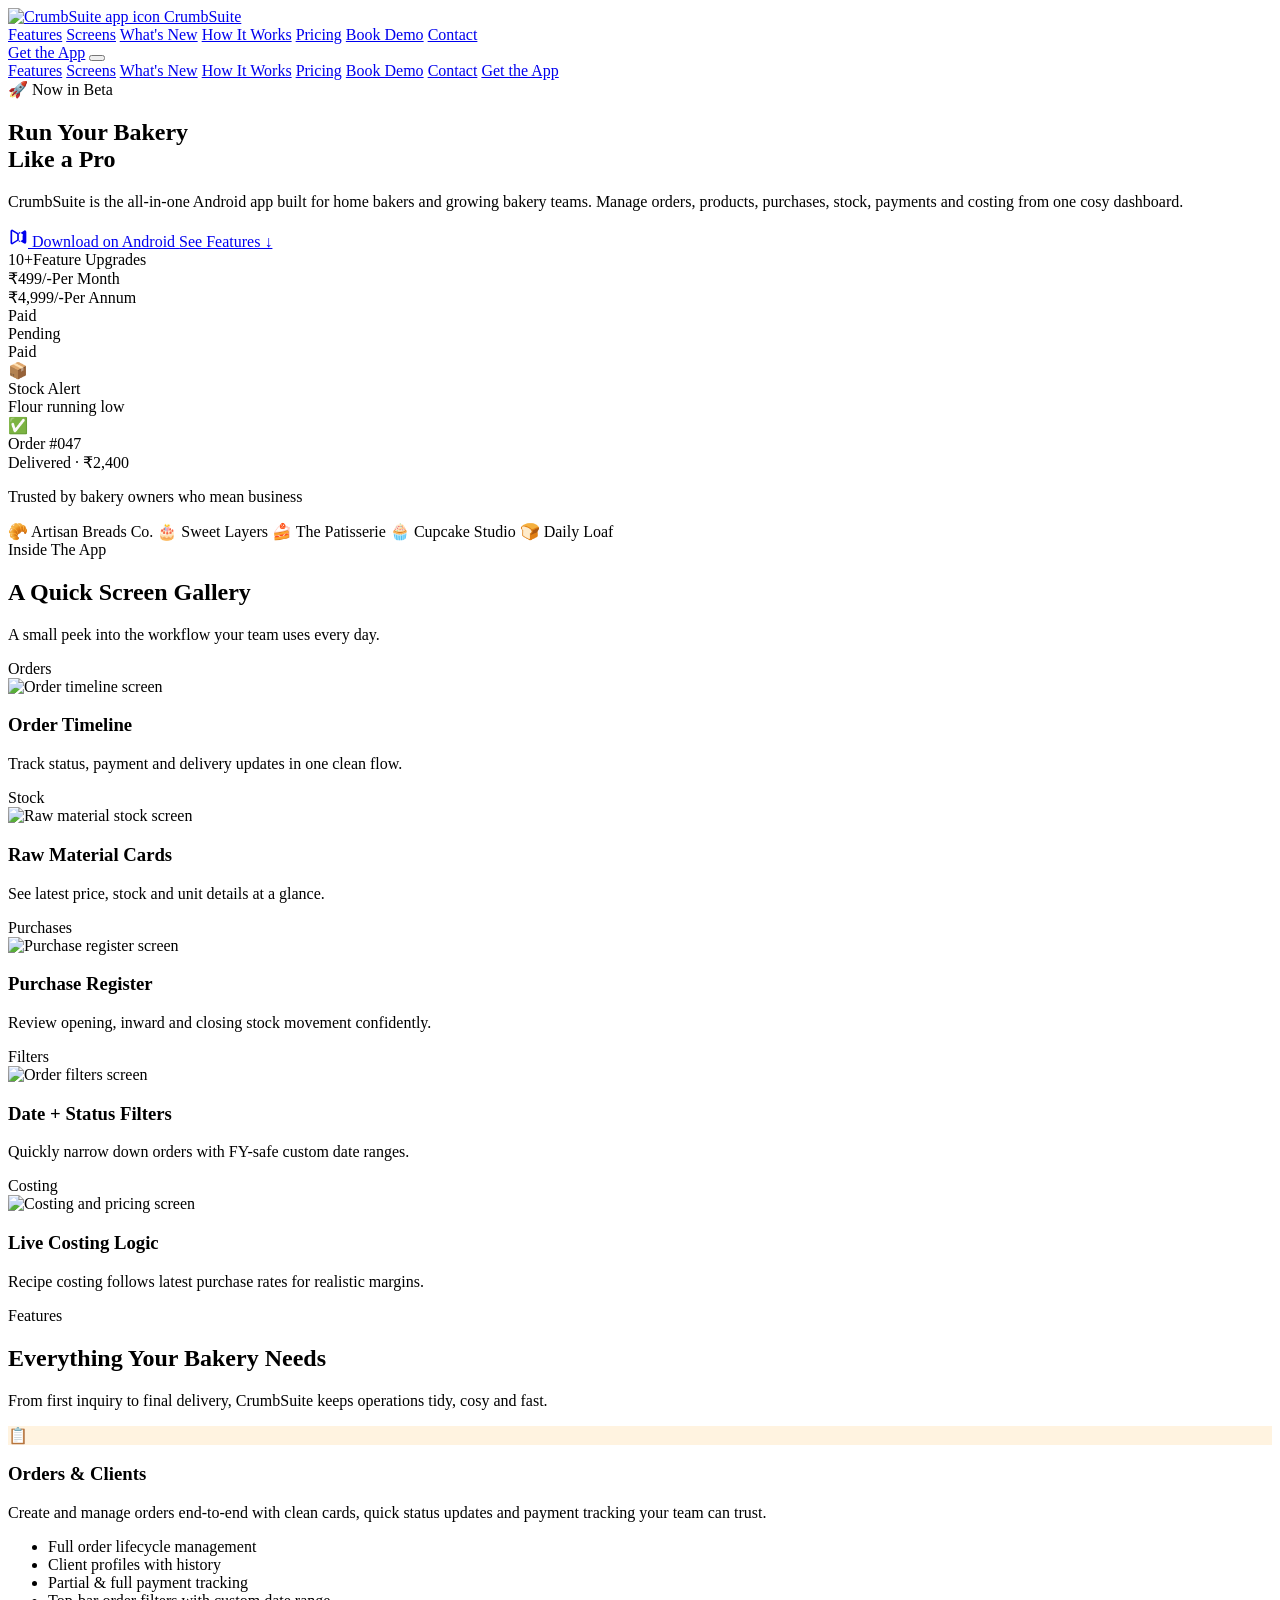
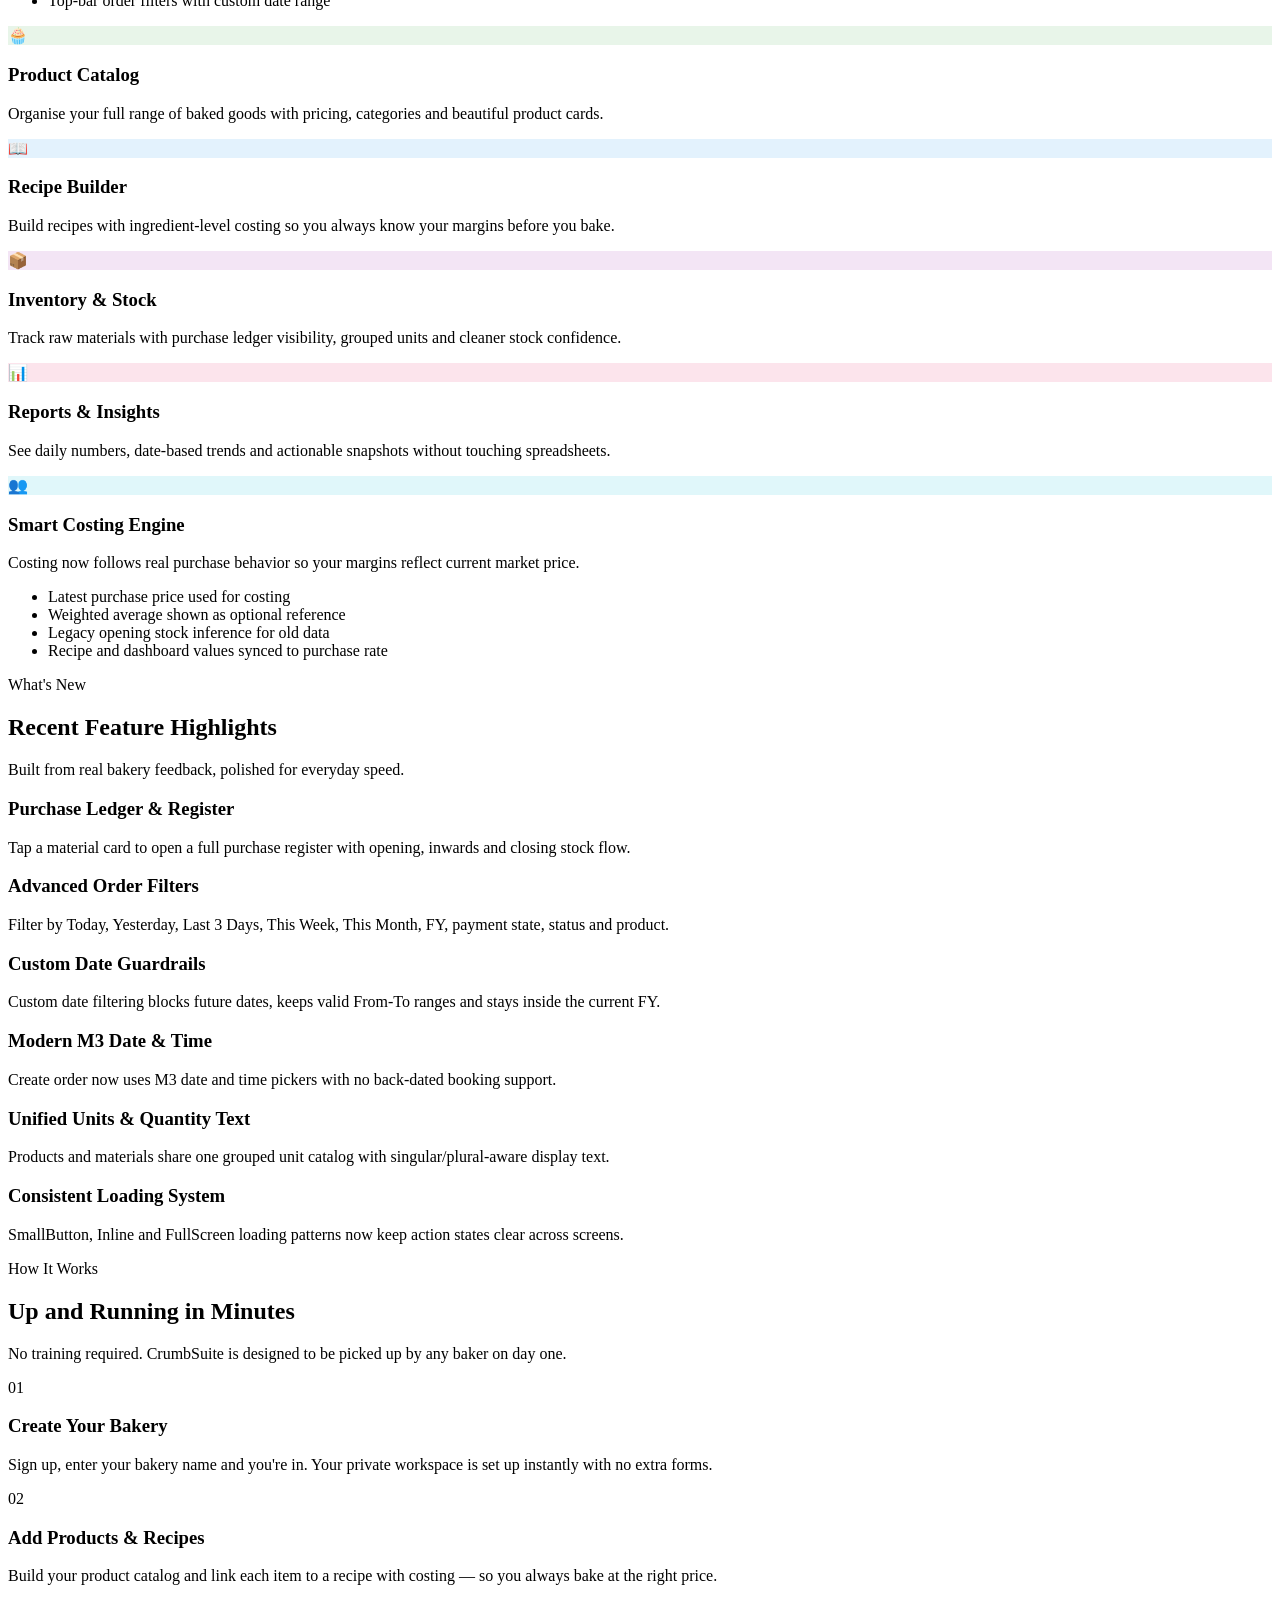
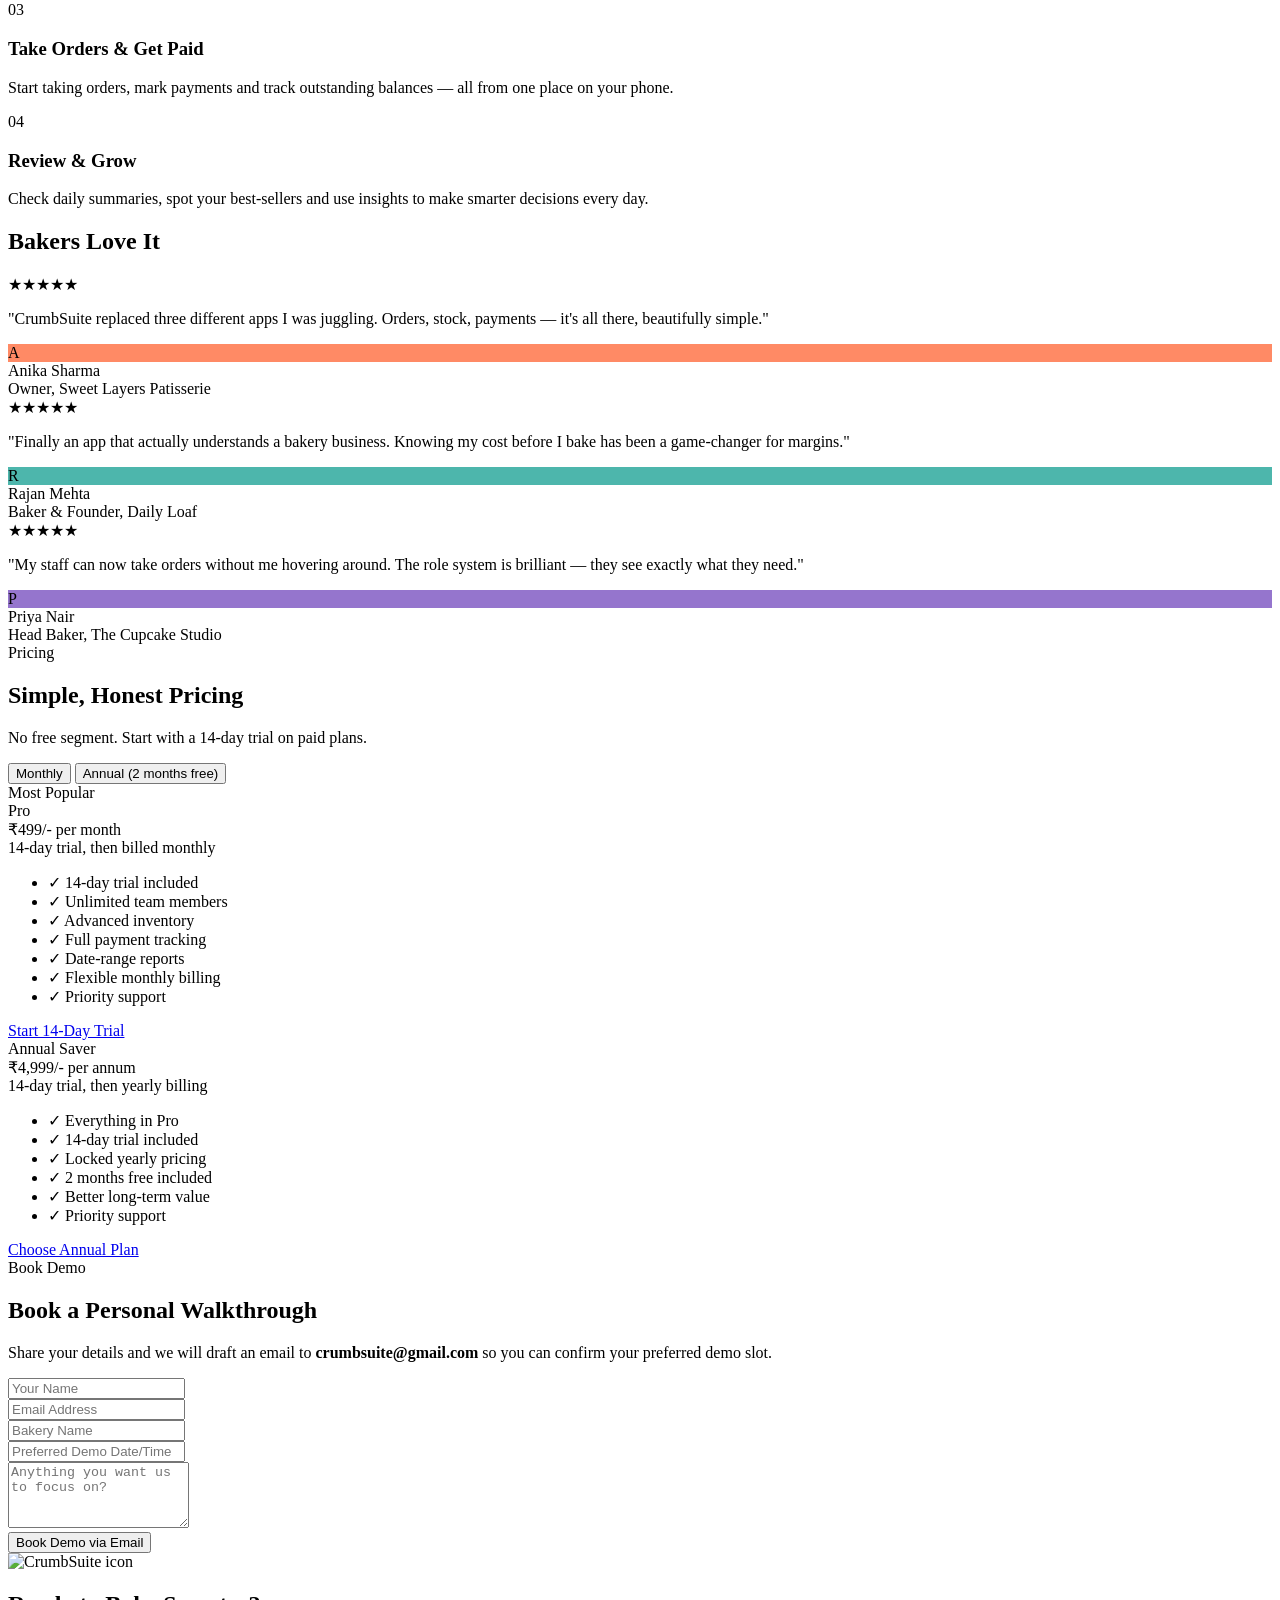
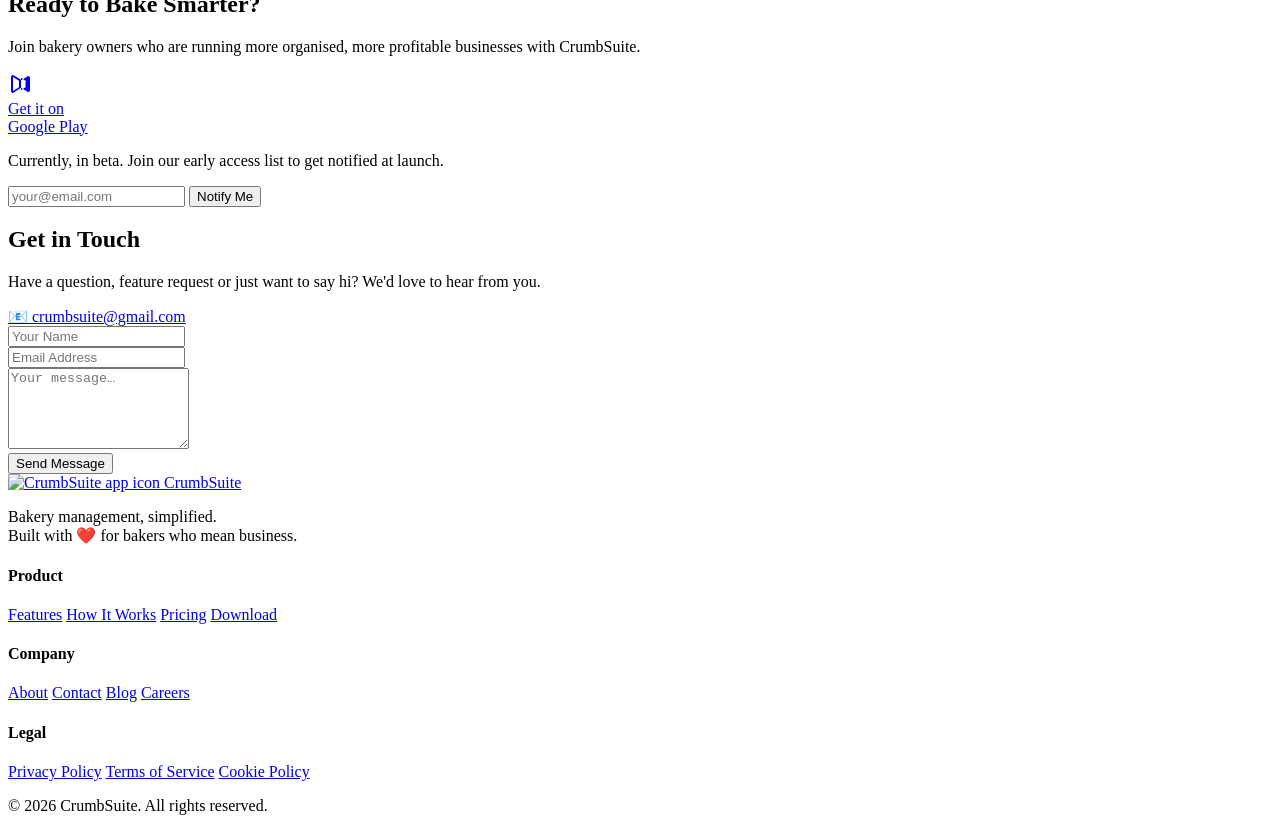
==== index.html @ f7cfbfe9 "Update index.html" ====
<!DOCTYPE html>
<html lang="en">
<head>
  <meta charset="UTF-8" />
  <meta name="viewport" content="width=device-width, initial-scale=1.0" />
  <title>Crumb Suite – Bakery Management, Simplified</title>
  <meta name="description" content="CrumbSuite is the all-in-one bakery management app for modern bakers. Manage orders, products, inventory, clients and more — right from your phone." />
  <link rel="preconnect" href="https://fonts.googleapis.com" />
  <link rel="preconnect" href="https://fonts.gstatic.com" crossorigin />
  <link href="https://fonts.googleapis.com/css2?family=Segoe UIr+Display:wght@700;800&family=Inter:wght@400;500;600;700&display=swap" rel="stylesheet" />
  <link rel="stylesheet" href="style.css" />
</head>
<body>

  <!-- ──────────────────────────────────────────
       NAV
  ────────────────────────────────────────── -->
  <header class="nav">
    <div class="container nav__inner">
      <a href="#" class="nav__logo">
        <img src="icon-round.png" alt="CrumbSuite app icon" class="logo-icon" />
        <span class="logo-text">CrumbSuite</span>
      </a>
      <nav class="nav__links">
        <a href="#features">Features</a>
        <a href="#screens">Screens</a>
        <a href="#updates">What's New</a>
        <a href="#how">How It Works</a>
        <a href="#pricing">Pricing</a>
        <a href="#demo">Book Demo</a>
        <a href="#contact">Contact</a>
      </nav>
      <a href="#download" class="btn btn--primary nav__cta">Get the App</a>
      <button class="nav__burger" aria-label="Toggle menu">
        <span></span><span></span><span></span>
      </button>
    </div>
  </header>

  <!-- Mobile drawer -->
  <div class="drawer" id="drawer">
    <a href="#features" class="drawer__link">Features</a>
    <a href="#screens" class="drawer__link">Screens</a>
    <a href="#updates" class="drawer__link">What's New</a>
    <a href="#how" class="drawer__link">How It Works</a>
    <a href="#pricing" class="drawer__link">Pricing</a>
    <a href="#demo" class="drawer__link">Book Demo</a>
    <a href="#contact" class="drawer__link">Contact</a>
    <a href="#download" class="btn btn--primary drawer__cta">Get the App</a>
  </div>

  <!-- ──────────────────────────────────────────
       HERO
  ────────────────────────────────────────── -->
  <section class="hero">
    <div class="hero__bg-shapes">
      <div class="shape shape--1"></div>
      <div class="shape shape--2"></div>
      <div class="shape shape--3"></div>
    </div>
    <div class="container hero__inner">
      <div class="hero__text">
        <div class="badge">🚀 Now in Beta</div>
        <h1 class="hero__headline">
          Run Your Bakery<br/>
          <span class="gradient-text">Like a Pro</span>
        </h1>
        <p class="hero__sub">
          CrumbSuite is the all-in-one Android app built for home bakers and growing
          bakery teams. Manage orders, products, purchases, stock, payments and costing
          from one cosy dashboard.
        </p>
        <div class="hero__actions">
          <a href="#download" class="btn btn--primary btn--lg">
            <svg width="20" height="20" viewBox="0 0 24 24" fill="currentColor"><path d="M17.523 15.341 13 18.196V5.804l4.523 2.855a1 1 0 0 1 0 1.682v5M5 5l6 3.804v6.392L5 19V5zm0-2a2 2 0 0 0-2 2v14a2 2 0 0 0 2 2l8-5.243 6.405 4.047A2 2 0 0 0 22 18V6a2 2 0 0 0-2-2l-6.405 4.047L5 3z"/></svg>
            Download on Android
          </a>
          <a href="#features" class="btn btn--ghost btn--lg">See Features ↓</a>
        </div>
        <div class="hero__stats">
          <div class="stat"><span class="stat__num">10+</span><span class="stat__label">Feature Upgrades</span></div>
          <div class="stat__divider"></div>
          <div class="stat"><span class="stat__num">₹499/-</span><span class="stat__label">Per Month</span></div>
          <div class="stat__divider"></div>
          <div class="stat"><span class="stat__num">₹4,999/-</span><span class="stat__label">Per Annum</span></div>
        </div>
      </div>
      <div class="hero__mockup">
        <div class="phone-frame">
          <div class="phone-screen">
            <div class="mock-ui">
              <div class="mock-header">
                <div class="mock-avatar"></div>
                <div>
                  <div class="mock-line mock-line--sm"></div>
                  <div class="mock-line mock-line--xs"></div>
                </div>
              </div>
              <div class="mock-stats-row">
                <div class="mock-stat-card mock-stat-card--orange">
                  <div class="mock-line mock-line--xs"></div>
                  <div class="mock-line mock-line--lg"></div>
                </div>
                <div class="mock-stat-card mock-stat-card--green">
                  <div class="mock-line mock-line--xs"></div>
                  <div class="mock-line mock-line--lg"></div>
                </div>
              </div>
              <div class="mock-chart">
                <div class="mock-bar" style="height:60%"></div>
                <div class="mock-bar" style="height:80%"></div>
                <div class="mock-bar" style="height:45%"></div>
                <div class="mock-bar" style="height:90%"></div>
                <div class="mock-bar" style="height:70%"></div>
                <div class="mock-bar" style="height:55%"></div>
                <div class="mock-bar mock-bar--active" style="height:95%"></div>
              </div>
              <div class="mock-list">
                <div class="mock-list-item">
                  <div class="mock-dot mock-dot--green"></div>
                  <div class="mock-line mock-line--md"></div>
                  <div class="mock-chip">Paid</div>
                </div>
                <div class="mock-list-item">
                  <div class="mock-dot mock-dot--orange"></div>
                  <div class="mock-line mock-line--sm"></div>
                  <div class="mock-chip mock-chip--orange">Pending</div>
                </div>
                <div class="mock-list-item">
                  <div class="mock-dot mock-dot--green"></div>
                  <div class="mock-line mock-line--lg"></div>
                  <div class="mock-chip">Paid</div>
                </div>
              </div>
            </div>
          </div>
        </div>
        <!-- Floating badges -->
        <div class="float-badge float-badge--1">
          <span class="float-icon">📦</span>
          <div>
            <div class="float-title">Stock Alert</div>
            <div class="float-sub">Flour running low</div>
          </div>
        </div>
        <div class="float-badge float-badge--2">
          <span class="float-icon">✅</span>
          <div>
            <div class="float-title">Order #047</div>
            <div class="float-sub">Delivered · ₹2,400</div>
          </div>
        </div>
      </div>
    </div>
  </section>

  <!-- ──────────────────────────────────────────
       SOCIAL PROOF
  ────────────────────────────────────────── -->
  <section class="trust">
    <div class="container">
      <p class="trust__label">Trusted by bakery owners who mean business</p>
      <div class="trust__logos">
        <span class="trust__item">🥐 Artisan Breads Co.</span>
        <span class="trust__item">🎂 Sweet Layers</span>
        <span class="trust__item">🍰 The Patisserie</span>
        <span class="trust__item">🧁 Cupcake Studio</span>
        <span class="trust__item">🍞 Daily Loaf</span>
      </div>
    </div>
  </section>

  <section class="screens" id="screens">
    <div class="container">
      <div class="section-header">
        <div class="badge badge--dark">Inside The App</div>
        <h2 class="section-title">A Quick Screen Gallery</h2>
        <p class="section-sub">A small peek into the workflow your team uses every day.</p>
      </div>
      <div class="screens__strip" aria-label="App screen gallery">
        <article class="screen-card">
          <div class="screen-card__top">
            <span class="screen-card__tag">Orders</span>
          </div>
          <div class="screen-card__media">
            <img
              src="screenshots/orders.png"
              alt="Order timeline screen"
              class="screen-shot"
              loading="lazy"
              onerror="this.onerror=null;this.src='icon-round.png';this.classList.add('screen-shot--fallback');"
            />
          </div>
          <h3>Order Timeline</h3>
          <p>Track status, payment and delivery updates in one clean flow.</p>
        </article>
        <article class="screen-card">
          <div class="screen-card__top">
            <span class="screen-card__tag">Stock</span>
          </div>
          <div class="screen-card__media">
            <img
              src="screenshots/stock.png"
              alt="Raw material stock screen"
              class="screen-shot"
              loading="lazy"
              onerror="this.onerror=null;this.src='icon-round.png';this.classList.add('screen-shot--fallback');"
            />
          </div>
          <h3>Raw Material Cards</h3>
          <p>See latest price, stock and unit details at a glance.</p>
        </article>
        <article class="screen-card">
          <div class="screen-card__top">
            <span class="screen-card__tag">Purchases</span>
          </div>
          <div class="screen-card__media">
            <img
              src="screenshots/purchases.png"
              alt="Purchase register screen"
              class="screen-shot"
              loading="lazy"
              onerror="this.onerror=null;this.src='icon-round.png';this.classList.add('screen-shot--fallback');"
            />
          </div>
          <h3>Purchase Register</h3>
          <p>Review opening, inward and closing stock movement confidently.</p>
        </article>
        <article class="screen-card">
          <div class="screen-card__top">
            <span class="screen-card__tag">Filters</span>
          </div>
          <div class="screen-card__media">
            <img
              src="screenshots/filters.png"
              alt="Order filters screen"
              class="screen-shot"
              loading="lazy"
              onerror="this.onerror=null;this.src='icon-round.png';this.classList.add('screen-shot--fallback');"
            />
          </div>
          <h3>Date + Status Filters</h3>
          <p>Quickly narrow down orders with FY-safe custom date ranges.</p>
        </article>
        <article class="screen-card">
          <div class="screen-card__top">
            <span class="screen-card__tag">Costing</span>
          </div>
          <div class="screen-card__media">
            <img
              src="screenshots/costing.png"
              alt="Costing and pricing screen"
              class="screen-shot"
              loading="lazy"
              onerror="this.onerror=null;this.src='icon-round.png';this.classList.add('screen-shot--fallback');"
            />
          </div>
          <h3>Live Costing Logic</h3>
          <p>Recipe costing follows latest purchase rates for realistic margins.</p>
        </article>
      </div>
    </div>
  </section>

  <!-- ──────────────────────────────────────────
       FEATURES
  ────────────────────────────────────────── -->
  <section class="features" id="features">
    <div class="container">
      <div class="section-header">
        <div class="badge badge--dark">Features</div>
        <h2 class="section-title">Everything Your Bakery Needs</h2>
        <p class="section-sub">From first inquiry to final delivery, CrumbSuite keeps operations tidy, cosy and fast.</p>
      </div>

      <div class="features__grid">

        <div class="feature-card feature-card--wide">
          <div class="feature-card__icon" style="background:#FFF3E0;color:#E65100;">📋</div>
          <h3>Orders & Clients</h3>
          <p>Create and manage orders end-to-end with clean cards, quick status updates and payment tracking your team can trust.</p>
          <ul class="feature-list">
            <li>Full order lifecycle management</li>
            <li>Client profiles with history</li>
            <li>Partial & full payment tracking</li>
            <li>Top-bar order filters with custom date range</li>
          </ul>
        </div>

        <div class="feature-card">
          <div class="feature-card__icon" style="background:#E8F5E9;color:#2E7D32;">🧁</div>
          <h3>Product Catalog</h3>
          <p>Organise your full range of baked goods with pricing, categories and beautiful product cards.</p>
        </div>

        <div class="feature-card">
          <div class="feature-card__icon" style="background:#E3F2FD;color:#0D47A1;">📖</div>
          <h3>Recipe Builder</h3>
          <p>Build recipes with ingredient-level costing so you always know your margins before you bake.</p>
        </div>

        <div class="feature-card">
          <div class="feature-card__icon" style="background:#F3E5F5;color:#6A1B9A;">📦</div>
          <h3>Inventory & Stock</h3>
          <p>Track raw materials with purchase ledger visibility, grouped units and cleaner stock confidence.</p>
        </div>

        <div class="feature-card">
          <div class="feature-card__icon" style="background:#FCE4EC;color:#880E4F;">📊</div>
          <h3>Reports & Insights</h3>
          <p>See daily numbers, date-based trends and actionable snapshots without touching spreadsheets.</p>
        </div>

        <div class="feature-card feature-card--wide">
          <div class="feature-card__icon" style="background:#E0F7FA;color:#006064;">👥</div>
          <h3>Smart Costing Engine</h3>
          <p>Costing now follows real purchase behavior so your margins reflect current market price.</p>
          <ul class="feature-list">
            <li>Latest purchase price used for costing</li>
            <li>Weighted average shown as optional reference</li>
            <li>Legacy opening stock inference for old data</li>
            <li>Recipe and dashboard values synced to purchase rate</li>
          </ul>
        </div>

      </div>
    </div>
  </section>

  <section class="updates" id="updates">
    <div class="container">
      <div class="section-header">
        <div class="badge badge--dark">What's New</div>
        <h2 class="section-title">Recent Feature Highlights</h2>
        <p class="section-sub">Built from real bakery feedback, polished for everyday speed.</p>
      </div>
      <div class="updates__grid">
        <article class="update-card">
          <h3>Purchase Ledger & Register</h3>
          <p>Tap a material card to open a full purchase register with opening, inwards and closing stock flow.</p>
        </article>
        <article class="update-card">
          <h3>Advanced Order Filters</h3>
          <p>Filter by Today, Yesterday, Last 3 Days, This Week, This Month, FY, payment state, status and product.</p>
        </article>
        <article class="update-card">
          <h3>Custom Date Guardrails</h3>
          <p>Custom date filtering blocks future dates, keeps valid From-To ranges and stays inside the current FY.</p>
        </article>
        <article class="update-card">
          <h3>Modern M3 Date & Time</h3>
          <p>Create order now uses M3 date and time pickers with no back-dated booking support.</p>
        </article>
        <article class="update-card">
          <h3>Unified Units & Quantity Text</h3>
          <p>Products and materials share one grouped unit catalog with singular/plural-aware display text.</p>
        </article>
        <article class="update-card">
          <h3>Consistent Loading System</h3>
          <p>SmallButton, Inline and FullScreen loading patterns now keep action states clear across screens.</p>
        </article>
      </div>
    </div>
  </section>

  <!-- ──────────────────────────────────────────
       HOW IT WORKS
  ────────────────────────────────────────── -->
  <section class="how" id="how">
    <div class="container">
      <div class="section-header">
        <div class="badge badge--dark">How It Works</div>
        <h2 class="section-title">Up and Running in Minutes</h2>
        <p class="section-sub">No training required. CrumbSuite is designed to be picked up by any baker on day one.</p>
      </div>
      <div class="steps">
        <div class="step">
          <div class="step__num">01</div>
          <div class="step__content">
            <h3>Create Your Bakery</h3>
            <p>Sign up, enter your bakery name and you're in. Your private workspace is set up instantly with no extra forms.</p>
          </div>
        </div>
        <div class="step__connector"></div>
        <div class="step">
          <div class="step__num">02</div>
          <div class="step__content">
            <h3>Add Products & Recipes</h3>
            <p>Build your product catalog and link each item to a recipe with costing — so you always bake at the right price.</p>
          </div>
        </div>
        <div class="step__connector"></div>
        <div class="step">
          <div class="step__num">03</div>
          <div class="step__content">
            <h3>Take Orders & Get Paid</h3>
            <p>Start taking orders, mark payments and track outstanding balances — all from one place on your phone.</p>
          </div>
        </div>
        <div class="step__connector"></div>
        <div class="step">
          <div class="step__num">04</div>
          <div class="step__content">
            <h3>Review & Grow</h3>
            <p>Check daily summaries, spot your best-sellers and use insights to make smarter decisions every day.</p>
          </div>
        </div>
      </div>
    </div>
  </section>

  <!-- ──────────────────────────────────────────
       TESTIMONIALS
  ────────────────────────────────────────── -->
  <section class="testimonials">
    <div class="container">
      <div class="section-header">
        <h2 class="section-title">Bakers Love It</h2>
      </div>
      <div class="testimonials__grid">
        <div class="testimonial-card">
          <div class="stars">★★★★★</div>
          <p>"CrumbSuite replaced three different apps I was juggling. Orders, stock, payments — it's all there, beautifully simple."</p>
          <div class="testimonial-author">
            <div class="author-avatar" style="background:#FF8A65;">A</div>
            <div>
              <div class="author-name">Anika Sharma</div>
              <div class="author-role">Owner, Sweet Layers Patisserie</div>
            </div>
          </div>
        </div>
        <div class="testimonial-card testimonial-card--featured">
          <div class="stars">★★★★★</div>
          <p>"Finally an app that actually understands a bakery business. Knowing my cost before I bake has been a game-changer for margins."</p>
          <div class="testimonial-author">
            <div class="author-avatar" style="background:#4DB6AC;">R</div>
            <div>
              <div class="author-name">Rajan Mehta</div>
              <div class="author-role">Baker & Founder, Daily Loaf</div>
            </div>
          </div>
        </div>
        <div class="testimonial-card">
          <div class="stars">★★★★★</div>
          <p>"My staff can now take orders without me hovering around. The role system is brilliant — they see exactly what they need."</p>
          <div class="testimonial-author">
            <div class="author-avatar" style="background:#9575CD;">P</div>
            <div>
              <div class="author-name">Priya Nair</div>
              <div class="author-role">Head Baker, The Cupcake Studio</div>
            </div>
          </div>
        </div>
      </div>
    </div>
  </section>

  <!-- ──────────────────────────────────────────
       PRICING
  ────────────────────────────────────────── -->
  <section class="pricing" id="pricing">
    <div class="container">
      <div class="section-header">
        <div class="badge badge--dark">Pricing</div>
        <h2 class="section-title">Simple, Honest Pricing</h2>
        <p class="section-sub">No free segment. Start with a 14-day trial on paid plans.</p>
      </div>
      <div class="pricing-toggle" role="tablist" aria-label="Billing cycle">
        <button class="billing-pill is-active" data-cycle="monthly" aria-selected="true">Monthly</button>
        <button class="billing-pill" data-cycle="annual" aria-selected="false">Annual (2 months free)</button>
      </div>
      <div class="plans">
        <div class="plan plan--pro">
          <div class="plan__badge">Most Popular</div>
          <div class="plan__name">Pro</div>
          <div class="plan__price"><span id="proPrice" data-monthly="₹499/-" data-annual="₹4,999/-">₹499/-</span><span id="proCycle"> per month</span></div>
          <div class="plan__period" id="proPeriod">14-day trial, then billed monthly</div>
          <ul class="plan__features">
            <li>✓ 14-day trial included</li>
            <li>✓ Unlimited team members</li>
            <li>✓ Advanced inventory</li>
            <li>✓ Full payment tracking</li>
            <li>✓ Date-range reports</li>
            <li id="proOffer">✓ Flexible monthly billing</li>
            <li>✓ Priority support</li>
          </ul>
          <a href="#demo" class="btn btn--primary btn--block" id="proCta">Start 14-Day Trial</a>
        </div>
        <div class="plan">
          <div class="plan__name">Annual Saver</div>
          <div class="plan__price">₹4,999/-<span> per annum</span></div>
          <div class="plan__period">14-day trial, then yearly billing</div>
          <ul class="plan__features">
            <li>✓ Everything in Pro</li>
            <li>✓ 14-day trial included</li>
            <li>✓ Locked yearly pricing</li>
            <li>✓ 2 months free included</li>
            <li>✓ Better long-term value</li>
            <li>✓ Priority support</li>
          </ul>
          <a href="#demo" class="btn btn--outline btn--block">Choose Annual Plan</a>
        </div>
      </div>
    </div>
  </section>

  <section class="demo" id="demo">
    <div class="container demo__inner">
      <div class="demo__copy">
        <div class="badge">Book Demo</div>
        <h2>Book a Personal Walkthrough</h2>
        <p>Share your details and we will draft an email to <strong>crumbsuite@gmail.com</strong> so you can confirm your preferred demo slot.</p>
      </div>
      <form class="demo-form" id="demoForm">
        <div class="form-group">
          <input type="text" placeholder="Your Name" required class="form-input" id="demoName" />
        </div>
        <div class="form-group">
          <input type="email" placeholder="Email Address" required class="form-input" id="demoEmail" />
        </div>
        <div class="form-group">
          <input type="text" placeholder="Bakery Name" required class="form-input" id="demoBakery" />
        </div>
        <div class="form-group">
          <input type="text" placeholder="Preferred Demo Date/Time" required class="form-input" id="demoSlot" />
        </div>
        <div class="form-group">
          <textarea placeholder="Anything you want us to focus on?" rows="4" class="form-input" id="demoNotes"></textarea>
        </div>
        <button type="submit" class="btn btn--primary btn--block" id="demoSubmit">Book Demo via Email</button>
      </form>
    </div>
  </section>

  <!-- ──────────────────────────────────────────
       DOWNLOAD CTA
  ────────────────────────────────────────── -->
  <section class="download" id="download">
    <div class="container">
      <div class="download__inner">
        <img src="icon-round.png" alt="CrumbSuite icon" class="download__logo" />
        <h2>Ready to Bake Smarter?</h2>
        <p>Join bakery owners who are running more organised, more profitable businesses with CrumbSuite.</p>
        <div class="download__badges">
          <a href="#" class="store-badge">
            <svg viewBox="0 0 24 24" fill="currentColor" width="24" height="24"><path d="M17.523 15.341 13 18.196V5.804l4.523 2.855a1 1 0 0 1 0 1.682v5M5 5l6 3.804v6.392L5 19V5zm0-2a2 2 0 0 0-2 2v14a2 2 0 0 0 2 2l8-5.243 6.405 4.047A2 2 0 0 0 22 18V6a2 2 0 0 0-2-2l-6.405 4.047L5 3z"/></svg>
            <div>
              <div class="store-badge__sub">Get it on</div>
              <div class="store-badge__name">Google Play</div>
            </div>
          </a>
        </div>
        <p class="download__note">Currently, in beta. Join our early access list to get notified at launch.</p>
        <form class="notify-form" id="notifyForm">
          <input type="email" placeholder="your@email.com" required class="notify-input" />
          <button type="submit" class="btn btn--primary">Notify Me</button>
        </form>
      </div>
    </div>
  </section>

  <!-- ──────────────────────────────────────────
       CONTACT
  ────────────────────────────────────────── -->
  <section class="contact" id="contact">
    <div class="container contact__inner">
      <div class="contact__info">
        <h2>Get in Touch</h2>
        <p>Have a question, feature request or just want to say hi? We'd love to hear from you.</p>
        <div class="contact__items">
          <a href="mailto:crumbsuite@gmail.com" class="contact__item">
            <span>📧</span> crumbsuite@gmail.com
          </a>
        </div>
      </div>
      <form class="contact-form" id="contactForm">
        <div class="form-group">
          <input type="text" placeholder="Your Name" required class="form-input" />
        </div>
        <div class="form-group">
          <input type="email" placeholder="Email Address" required class="form-input" />
        </div>
        <div class="form-group">
          <textarea placeholder="Your message…" rows="5" required class="form-input"></textarea>
        </div>
        <button type="submit" class="btn btn--primary btn--block">Send Message</button>
      </form>
    </div>
  </section>

  <!-- ──────────────────────────────────────────
       FOOTER
  ────────────────────────────────────────── -->
  <footer class="footer">
    <div class="container footer__inner">
      <div class="footer__brand">
        <a href="#" class="nav__logo">
          <img src="icon-round.png" alt="CrumbSuite app icon" class="logo-icon" />
          <span class="logo-text">CrumbSuite</span>
        </a>
        <p>Bakery management, simplified.<br/>Built with ❤️ for bakers who mean business.</p>
      </div>
      <div class="footer__links">
        <div class="footer__col">
          <h4>Product</h4>
          <a href="#features">Features</a>
          <a href="#how">How It Works</a>
          <a href="#pricing">Pricing</a>
          <a href="#download">Download</a>
        </div>
        <div class="footer__col">
          <h4>Company</h4>
          <a href="#">About</a>
          <a href="#contact">Contact</a>
          <a href="#">Blog</a>
          <a href="#">Careers</a>
        </div>
        <div class="footer__col">
          <h4>Legal</h4>
          <a href="#">Privacy Policy</a>
          <a href="#">Terms of Service</a>
          <a href="#">Cookie Policy</a>
        </div>
      </div>
    </div>
    <div class="footer__bottom">
      <div class="container">
        <p>© 2026 CrumbSuite. All rights reserved.</p>
      </div>
    </div>
  </footer>

  <script src="script.js"></script>
</body>
</html>
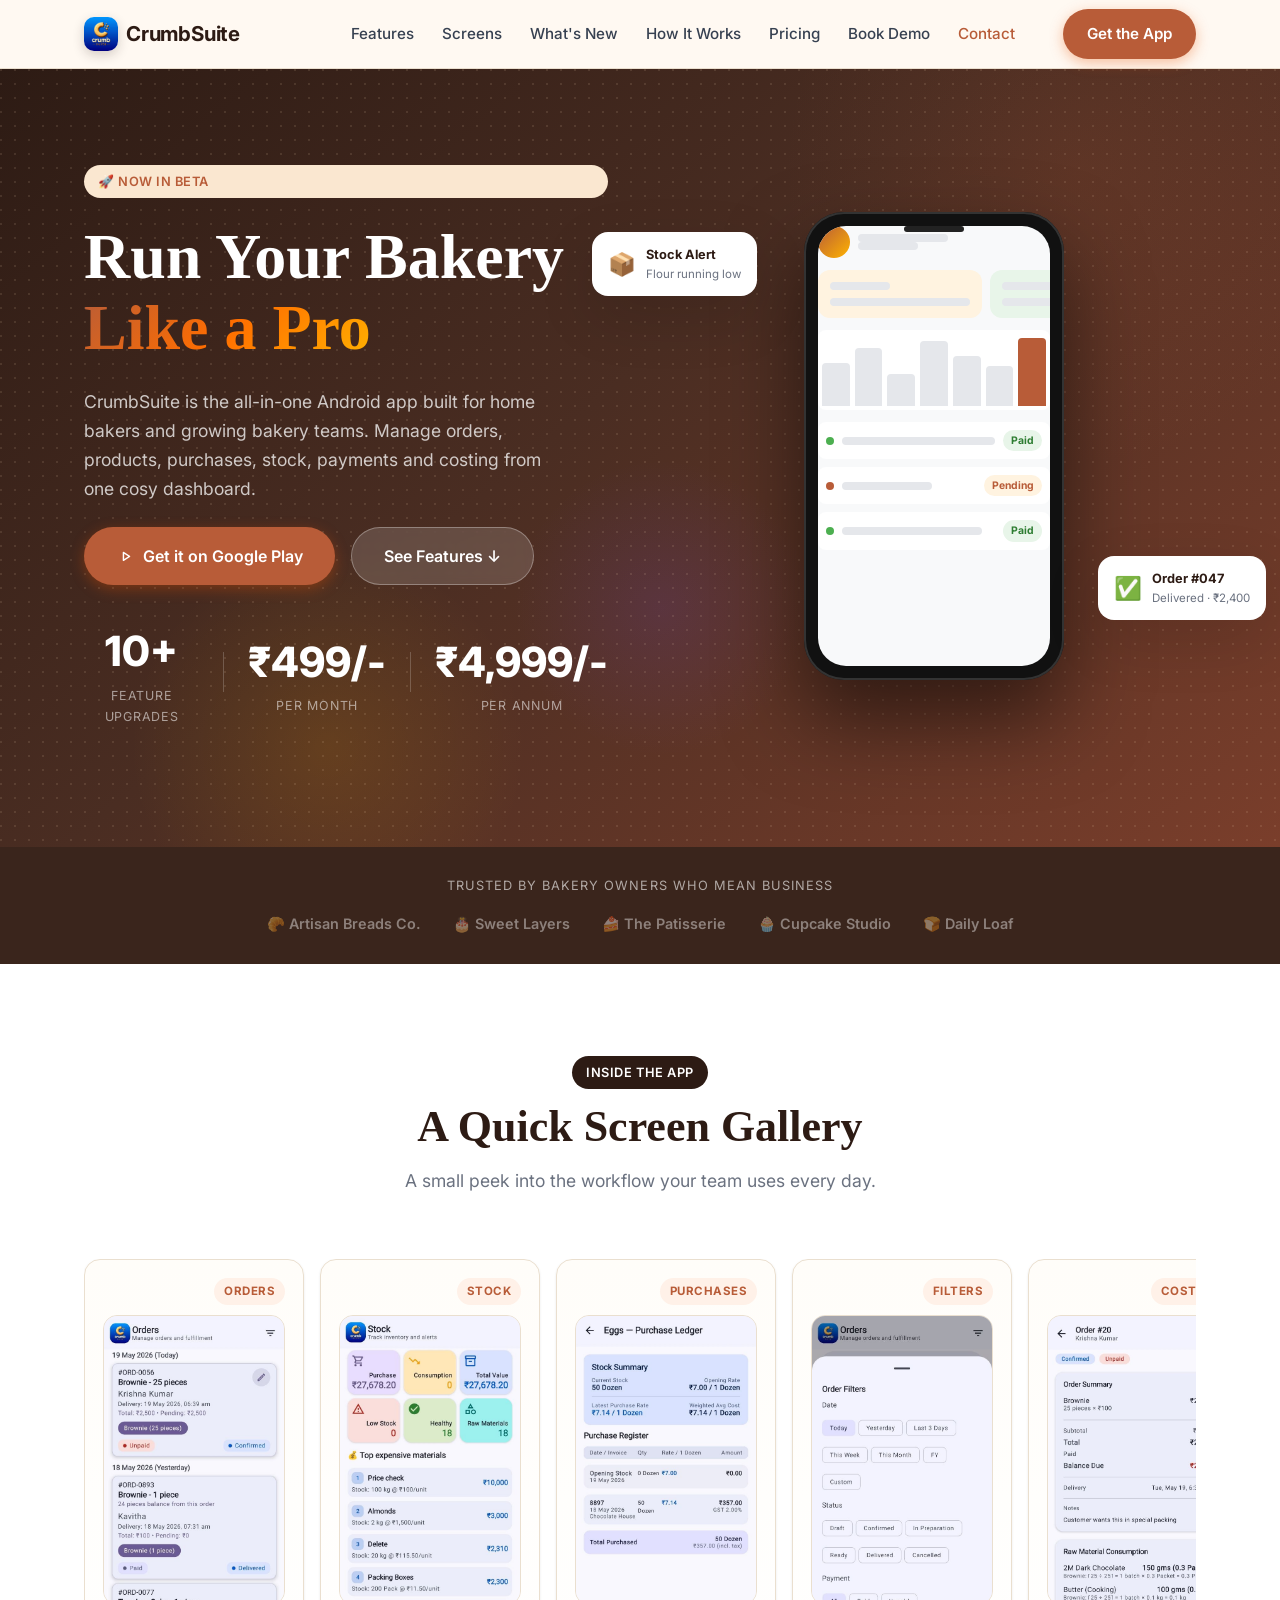
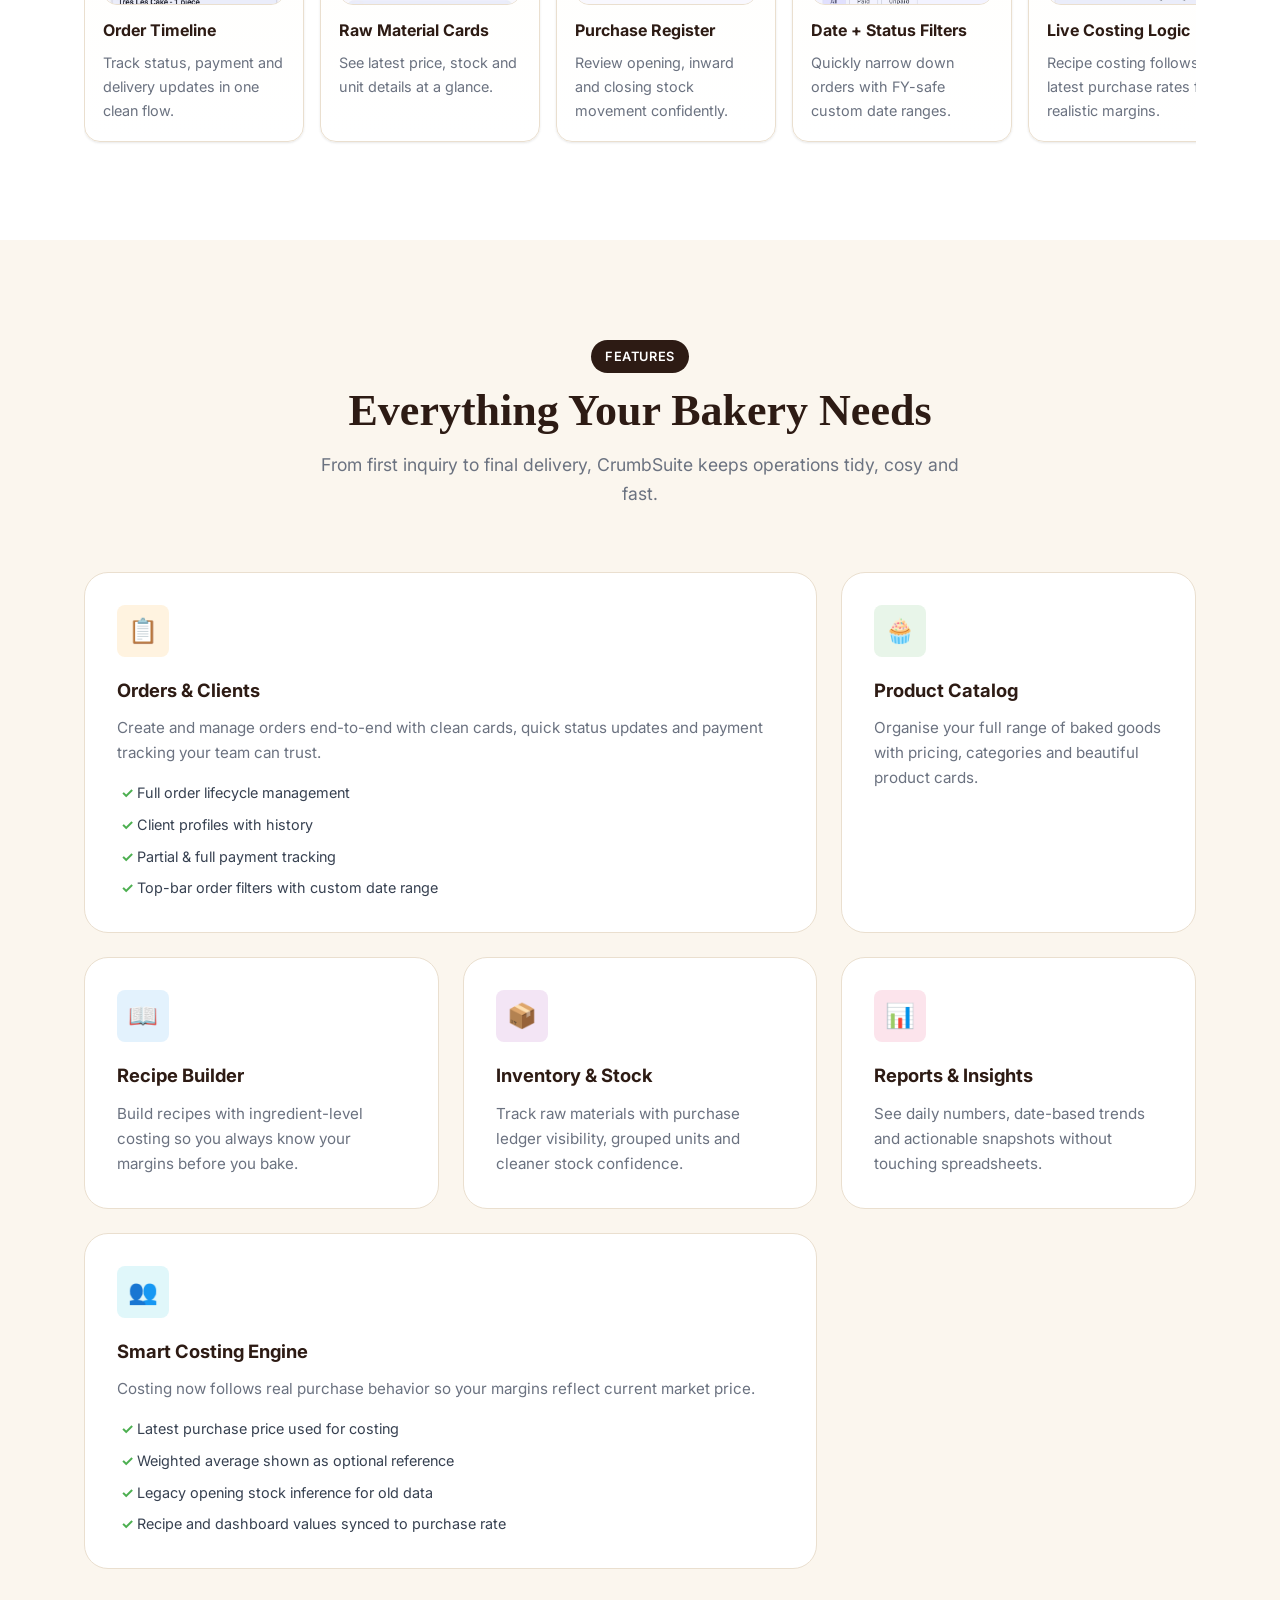
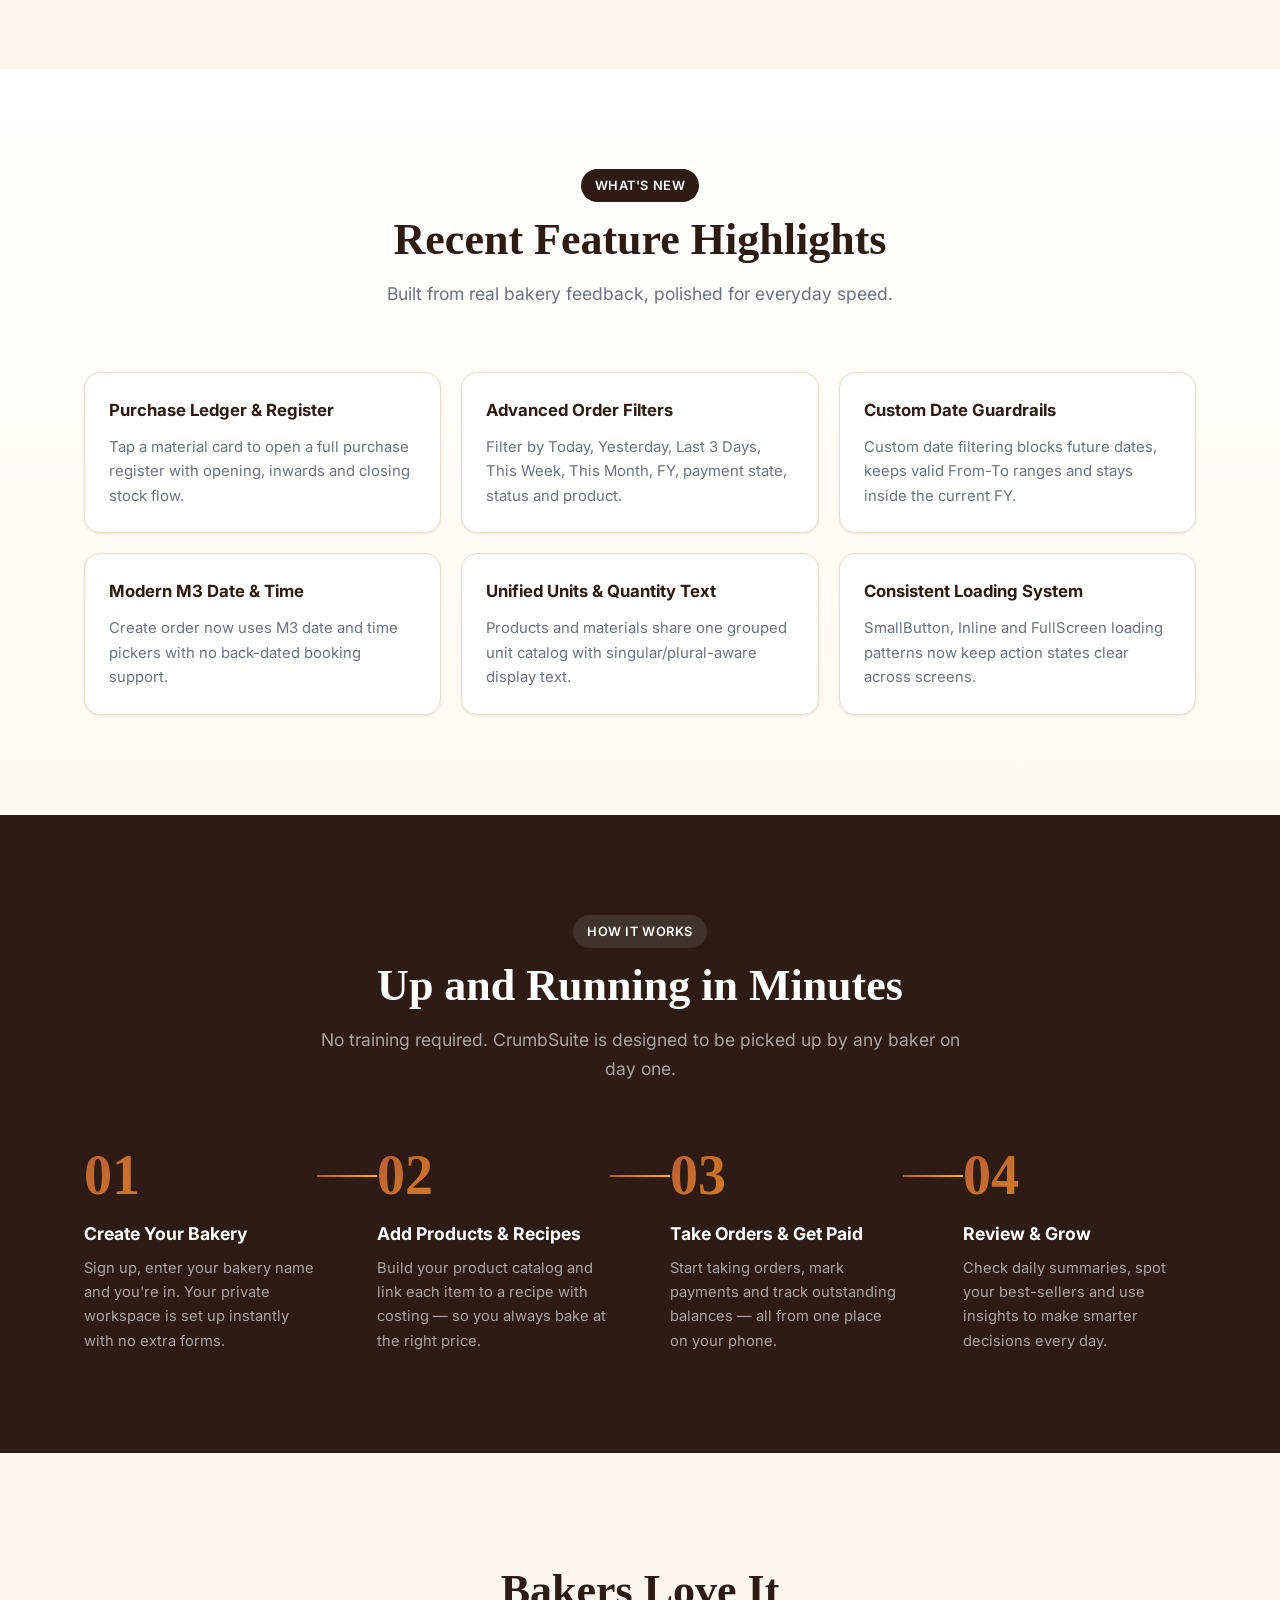
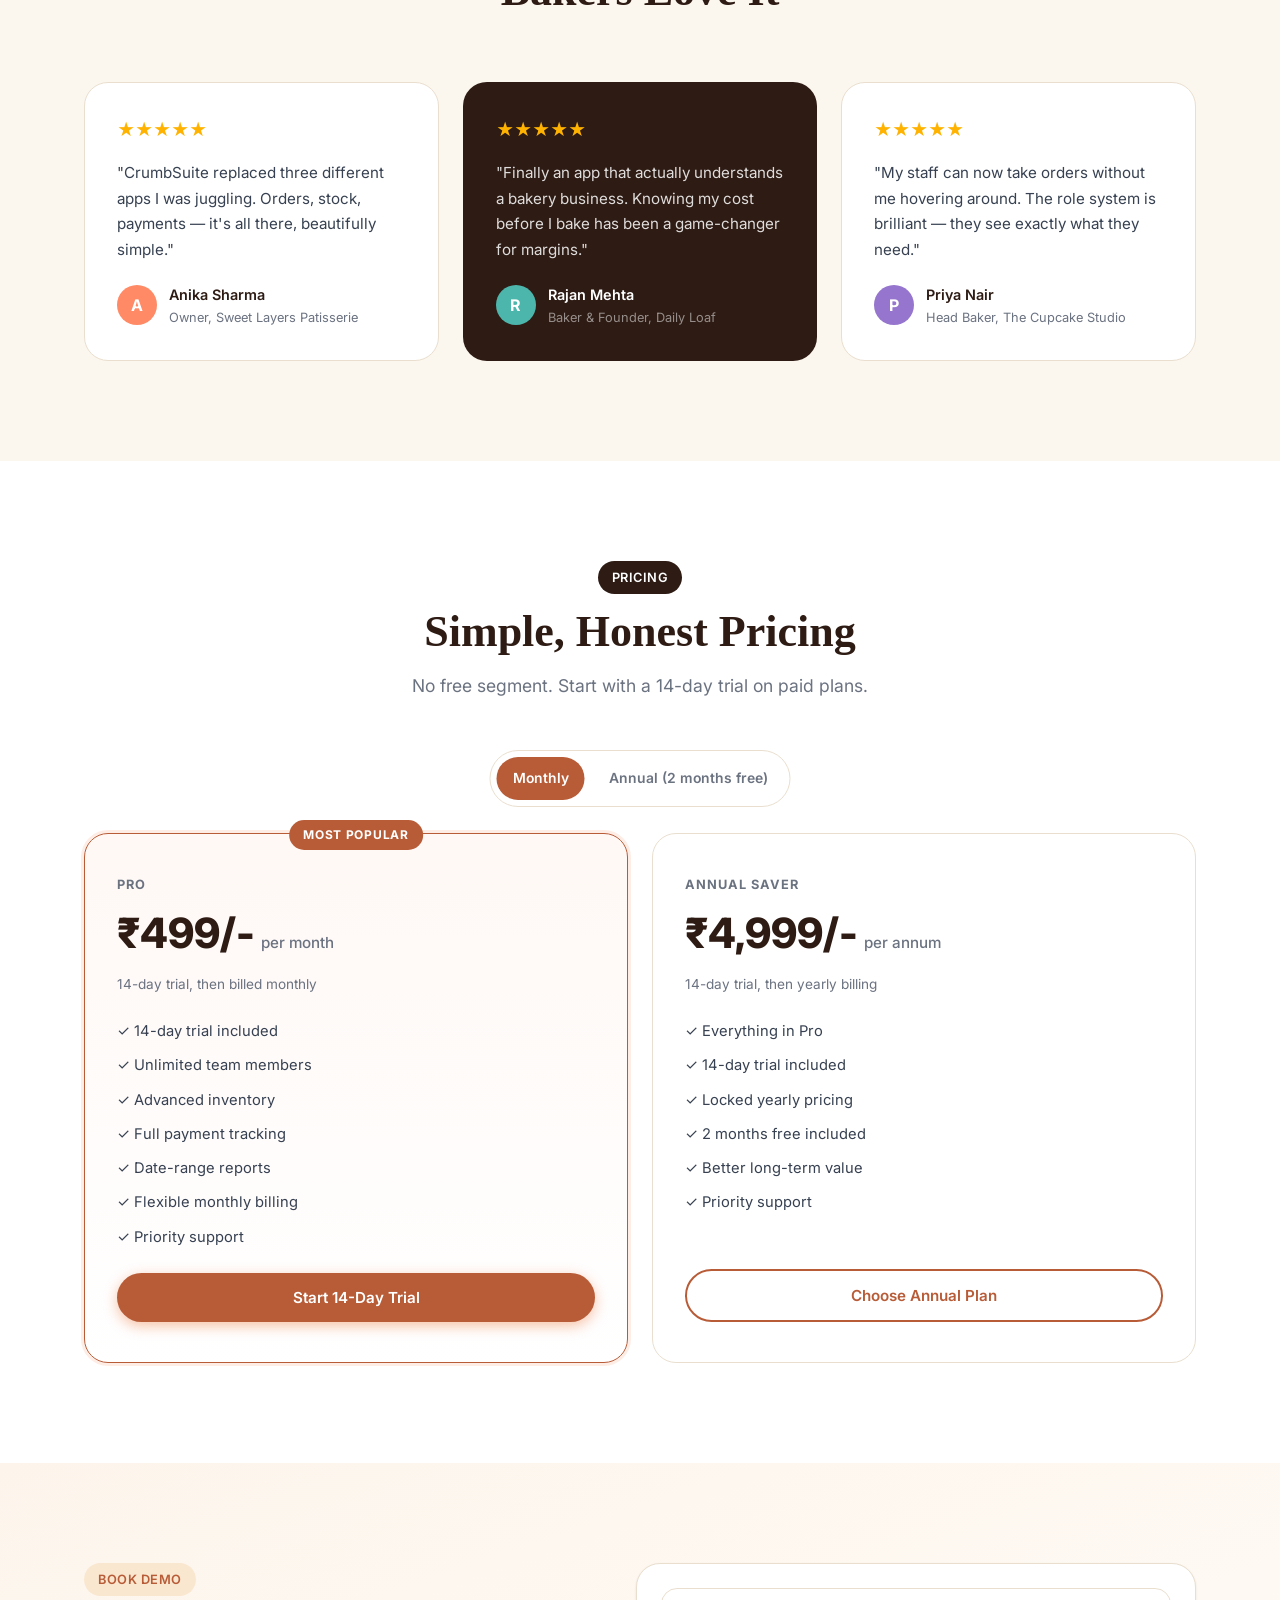
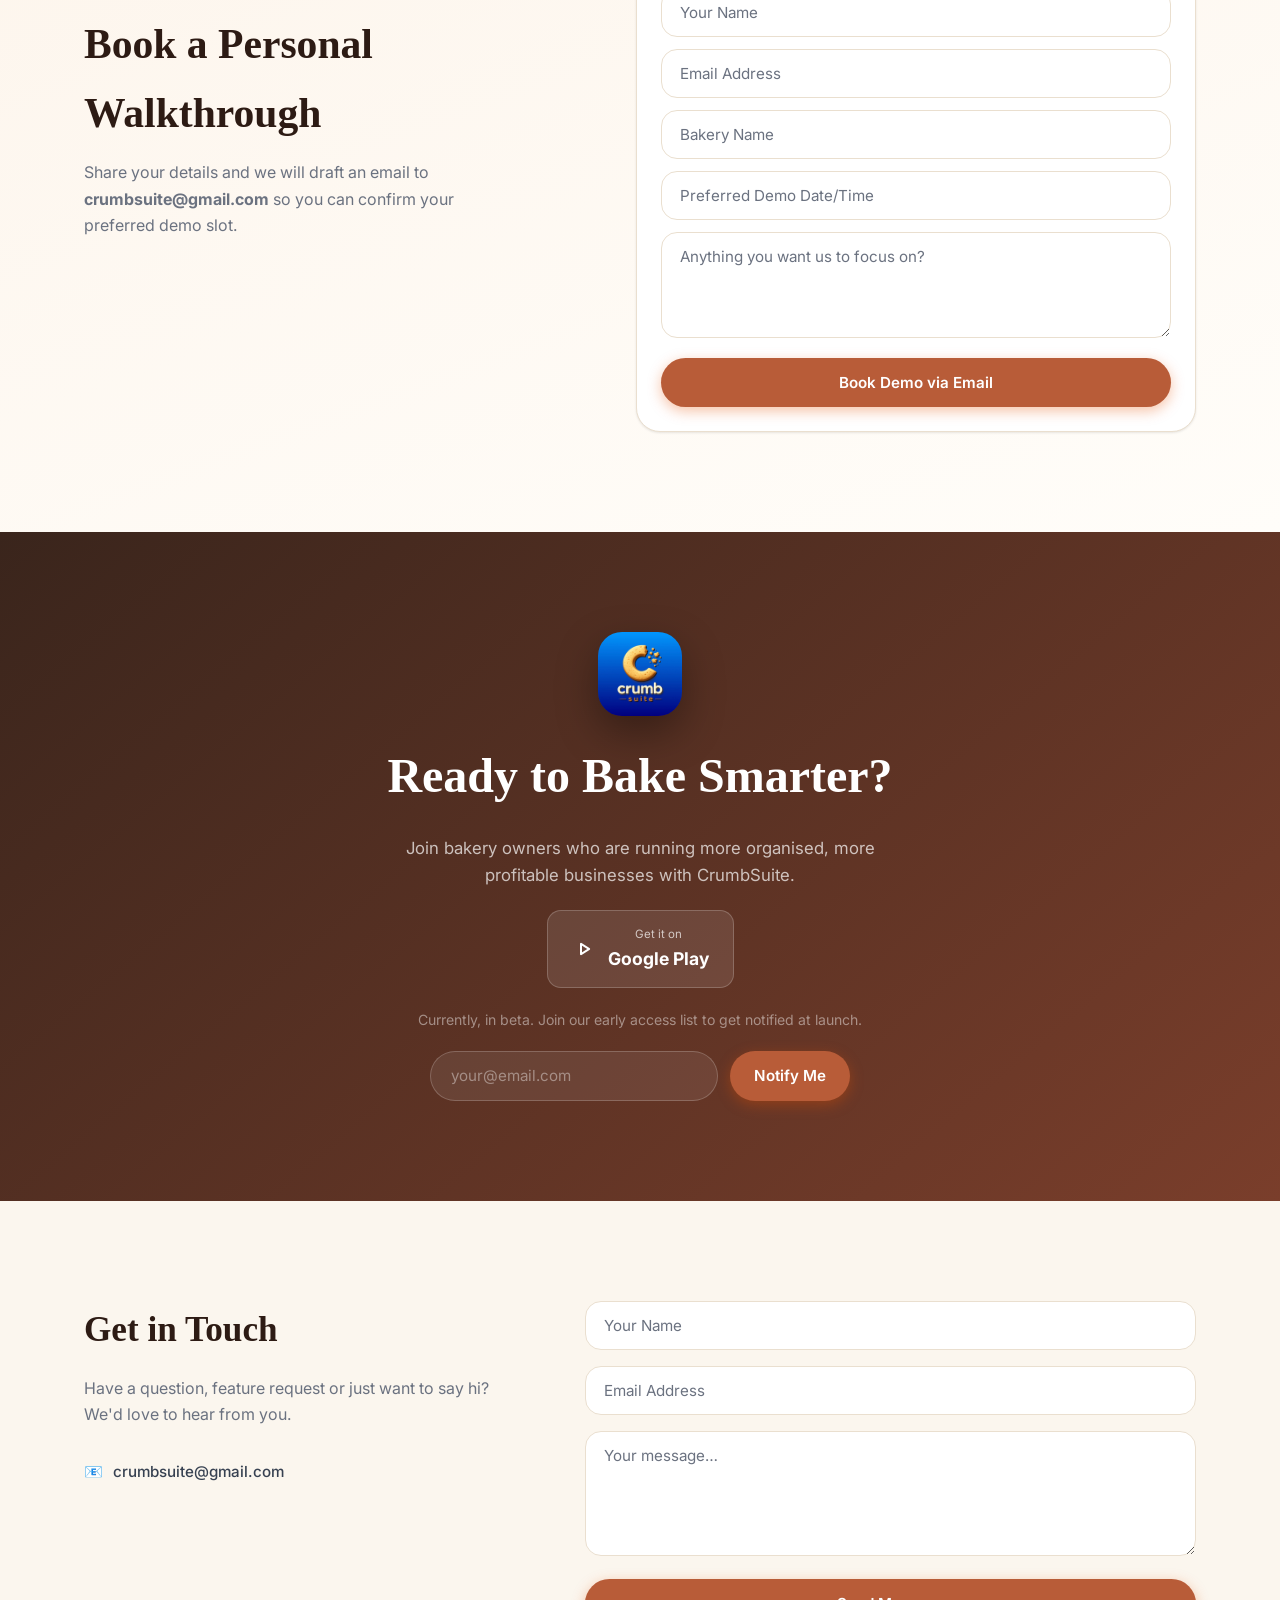
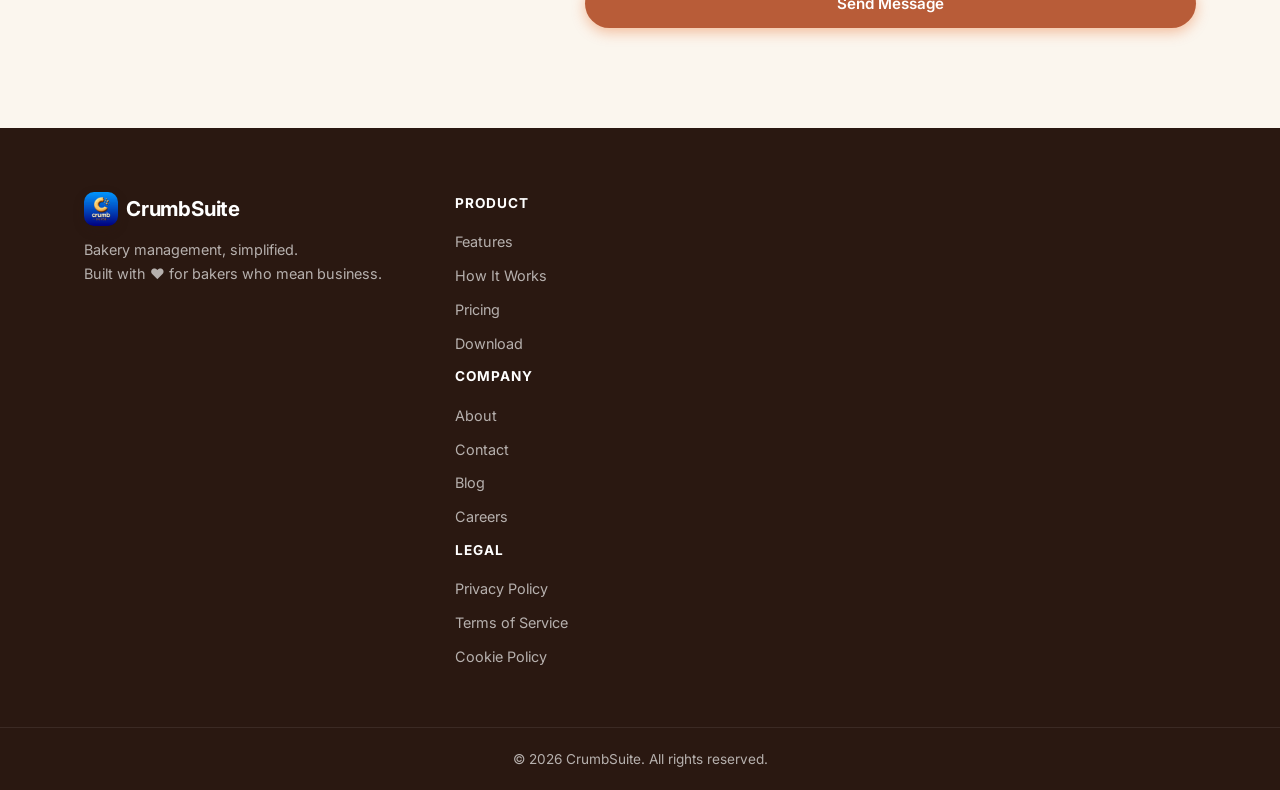
==== commit 7bb2d781: "Update index.html" ====
--- a/index.html
+++ b/index.html
@@ -7,7 +7,8 @@
   <meta name="description" content="CrumbSuite is the all-in-one bakery management app for modern bakers. Manage orders, products, inventory, clients and more — right from your phone." />
   <link rel="preconnect" href="https://fonts.googleapis.com" />
   <link rel="preconnect" href="https://fonts.gstatic.com" crossorigin />
-  <link href="https://fonts.googleapis.com/css2?family=Segoe UIr+Display:wght@700;800&family=Inter:wght@400;500;600;700&display=swap" rel="stylesheet" />
+  <link href="https://fonts.googleapis.com/css2?family=Segoe+UI+Display:wght@700;800&family=Inter:wght@400;500;600;700&display=swap" rel="stylesheet" />
+  <link href="https://fonts.googleapis.com/css2?family=Material+Symbols+Rounded:opsz,wght,FILL,GRAD@24,600,1,0" rel="stylesheet" />
   <link rel="stylesheet" href="style.css" />
 </head>
 <body>
@@ -72,8 +73,15 @@
         </p>
         <div class="hero__actions">
           <a href="#download" class="btn btn--primary btn--lg">
-            <svg width="20" height="20" viewBox="0 0 24 24" fill="currentColor"><path d="M17.523 15.341 13 18.196V5.804l4.523 2.855a1 1 0 0 1 0 1.682v5M5 5l6 3.804v6.392L5 19V5zm0-2a2 2 0 0 0-2 2v14a2 2 0 0 0 2 2l8-5.243 6.405 4.047A2 2 0 0 0 22 18V6a2 2 0 0 0-2-2l-6.405 4.047L5 3z"/></svg>
-            Download on Android
+            <img
+              class="btn__icon-img"
+              src="google-play-icon.png"
+              alt=""
+              aria-hidden="true"
+              onerror="this.style.display='none';this.nextElementSibling.style.display='inline-flex';"
+            />
+            <span class="material-symbols-rounded btn__icon" aria-hidden="true" style="display:none">play_arrow</span>
+            Get it on Google Play
           </a>
           <a href="#features" class="btn btn--ghost btn--lg">See Features ↓</a>
         </div>
@@ -87,8 +95,15 @@
       </div>
       <div class="hero__mockup">
         <div class="phone-frame">
-          <div class="phone-screen">
-            <div class="mock-ui">
+          <div class="phone-screen phone-screen--img">
+            <img
+              class="phone-screenshot"
+              src="screenshots/dashboard.png"
+              alt="CrumbSuite dashboard screen"
+              onerror="this.style.display='none';this.nextElementSibling.style.display='flex';"
+            />
+            <!-- fallback mock UI shown only when screenshot is missing -->
+            <div class="mock-ui" style="display:none">
               <div class="mock-header">
                 <div class="mock-avatar"></div>
                 <div>
@@ -473,7 +488,7 @@
         <div class="plan plan--pro">
           <div class="plan__badge">Most Popular</div>
           <div class="plan__name">Pro</div>
-          <div class="plan__price"><span id="proPrice" data-monthly="₹499/-" data-annual="₹4,999/-">₹499/-</span><span id="proCycle"> per month</span></div>
+          <div class="plan__price"><span id="proPrice" data-monthly="₹499/-" data-annual="₹4,999/-">₹499/-</span><span id="proCycle" class="plan__cycle"> per month</span></div>
           <div class="plan__period" id="proPeriod">14-day trial, then billed monthly</div>
           <ul class="plan__features">
             <li>✓ 14-day trial included</li>
@@ -488,7 +503,7 @@
         </div>
         <div class="plan">
           <div class="plan__name">Annual Saver</div>
-          <div class="plan__price">₹4,999/-<span> per annum</span></div>
+          <div class="plan__price"><span>₹4,999/-</span><span class="plan__cycle"> per annum</span></div>
           <div class="plan__period">14-day trial, then yearly billing</div>
           <ul class="plan__features">
             <li>✓ Everything in Pro</li>
@@ -543,7 +558,14 @@
         <p>Join bakery owners who are running more organised, more profitable businesses with CrumbSuite.</p>
         <div class="download__badges">
           <a href="#" class="store-badge">
-            <svg viewBox="0 0 24 24" fill="currentColor" width="24" height="24"><path d="M17.523 15.341 13 18.196V5.804l4.523 2.855a1 1 0 0 1 0 1.682v5M5 5l6 3.804v6.392L5 19V5zm0-2a2 2 0 0 0-2 2v14a2 2 0 0 0 2 2l8-5.243 6.405 4.047A2 2 0 0 0 22 18V6a2 2 0 0 0-2-2l-6.405 4.047L5 3z"/></svg>
+            <img
+              class="store-badge__icon-img"
+              src="google-play-icon.png"
+              alt=""
+              aria-hidden="true"
+              onerror="this.style.display='none';this.nextElementSibling.style.display='inline-flex';"
+            />
+            <span class="material-symbols-rounded store-badge__icon" aria-hidden="true" style="display:none">play_arrow</span>
             <div>
               <div class="store-badge__sub">Get it on</div>
               <div class="store-badge__name">Google Play</div>
@@ -633,4 +655,3 @@
   <script src="script.js"></script>
 </body>
 </html>
-
--- a/style.css
+++ b/style.css
@@ -0,0 +1,965 @@
+/* ──────────────────────────────────────────
+   RESET & BASE
+────────────────────────────────────────── */
+*, *::before, *::after { box-sizing: border-box; margin: 0; padding: 0; }
+
+:root {
+  --clr-primary:   #B85C38;
+  --clr-primary-l: #D98555;
+  --clr-secondary: #FAE7D0;
+  --clr-dark:      #2D1B14;
+  --clr-body:      #374151;
+  --clr-muted:     #6B7280;
+  --clr-border:    #EADFCF;
+  --clr-surface:   #FFFFFF;
+  --clr-bg:        #FBF6EE;
+  --radius-sm:  8px;
+  --radius-md: 16px;
+  --radius-lg: 24px;
+  --shadow-sm: 0 1px 3px rgba(0,0,0,.06), 0 1px 2px rgba(0,0,0,.04);
+  --shadow-md: 0 4px 16px rgba(0,0,0,.08);
+  --shadow-lg: 0 20px 60px rgba(0,0,0,.12);
+  --font-display: 'Playfair Display', Georgia, serif;
+  --font-body:    'Inter', system-ui, sans-serif;
+  --transition:   .25s cubic-bezier(.4,0,.2,1);
+}
+
+html { scroll-behavior: smooth; font-size: 16px; }
+
+body {
+  font-family: var(--font-body);
+  color: var(--clr-body);
+  background: var(--clr-bg);
+  line-height: 1.65;
+  overflow-x: hidden;
+}
+
+img { display: block; max-width: 100%; }
+a  { color: inherit; text-decoration: none; }
+ul { list-style: none; }
+button { cursor: pointer; border: none; background: none; font: inherit; }
+
+.container {
+  width: 100%;
+  max-width: 1160px;
+  margin-inline: auto;
+  padding-inline: 24px;
+}
+
+/* ──────────────────────────────────────────
+   TYPOGRAPHY HELPERS
+────────────────────────────────────────── */
+.gradient-text {
+  background: linear-gradient(135deg, var(--clr-primary) 0%, #FF6D00 50%, #FFB300 100%);
+  -webkit-background-clip: text;
+  -webkit-text-fill-color: transparent;
+  background-clip: text;
+}
+
+.section-header {
+  text-align: center;
+  max-width: 640px;
+  margin: 0 auto 64px;
+}
+.section-title {
+  font-family: var(--font-display);
+  font-size: clamp(2rem, 4vw, 2.75rem);
+  color: var(--clr-dark);
+  margin-block: 12px;
+  line-height: 1.2;
+}
+.section-sub {
+  color: var(--clr-muted);
+  font-size: 1.1rem;
+}
+
+/* ──────────────────────────────────────────
+   BUTTONS
+────────────────────────────────────────── */
+.btn {
+  display: inline-flex;
+  align-items: center;
+  gap: 8px;
+  padding: 12px 24px;
+  border-radius: 50px;
+  font-weight: 600;
+  font-size: .95rem;
+  transition: var(--transition);
+  white-space: nowrap;
+}
+.btn--primary {
+  background: var(--clr-primary);
+  color: #fff;
+  box-shadow: 0 4px 14px rgba(230,81,0,.35);
+}
+.btn--primary:hover {
+  background: #BF360C;
+  box-shadow: 0 6px 20px rgba(230,81,0,.45);
+  transform: translateY(-1px);
+}
+.btn--ghost {
+  background: rgba(255,255,255,.15);
+  color: #fff;
+  backdrop-filter: blur(4px);
+  border: 1px solid rgba(255,255,255,.3);
+}
+.btn--ghost:hover { background: rgba(255,255,255,.25); transform: translateY(-1px); }
+
+.btn--outline {
+  background: transparent;
+  border: 2px solid var(--clr-primary);
+  color: var(--clr-primary);
+}
+.btn--outline:hover { background: var(--clr-primary); color: #fff; }
+
+.btn--lg  { padding: 15px 32px; font-size: 1rem; }
+.btn--block { width: 100%; justify-content: center; }
+
+.btn__icon {
+  font-size: 1.2rem;
+  line-height: 1;
+}
+.btn__icon-img {
+  width: 20px;
+  height: 20px;
+  object-fit: contain;
+  display: inline-block;
+}
+
+/* ──────────────────────────────────────────
+   BADGE
+────────────────────────────────────────── */
+.badge {
+  display: inline-block;
+  background: var(--clr-secondary);
+  color: var(--clr-primary);
+  font-size: .8rem;
+  font-weight: 600;
+  padding: 6px 14px;
+  border-radius: 50px;
+  letter-spacing: .04em;
+  text-transform: uppercase;
+}
+.badge--dark {
+  background: var(--clr-dark);
+  color: #fff;
+}
+
+/* ──────────────────────────────────────────
+   NAV
+────────────────────────────────────────── */
+.nav {
+  position: sticky;
+  top: 0;
+  z-index: 100;
+  background: rgba(255,249,242,.92);
+  backdrop-filter: blur(12px);
+  border-bottom: 1px solid var(--clr-border);
+}
+.nav__inner {
+  display: flex;
+  align-items: center;
+  gap: 32px;
+  height: 68px;
+}
+.nav__logo {
+  display: flex;
+  align-items: center;
+  gap: 8px;
+  font-weight: 700;
+  font-size: 1.2rem;
+  color: var(--clr-dark);
+  flex-shrink: 0;
+}
+.logo-icon {
+  width: 34px;
+  height: 34px;
+  border-radius: 10px;
+  box-shadow: 0 4px 12px rgba(45,27,20,.2);
+}
+.logo-text  { font-family: var(--font-body); font-size: 1.28rem; font-weight: 700; letter-spacing: -.01em; }
+
+.nav__links {
+  display: flex;
+  gap: 28px;
+  margin-left: auto;
+}
+.nav__links a {
+  color: var(--clr-body);
+  font-weight: 500;
+  font-size: .95rem;
+  transition: color var(--transition);
+}
+.nav__links a:hover { color: var(--clr-primary); }
+
+.nav__cta { margin-left: 16px; }
+
+.nav__burger {
+  display: none;
+  flex-direction: column;
+  gap: 5px;
+  margin-left: auto;
+  padding: 4px;
+}
+.nav__burger span {
+  display: block;
+  width: 24px;
+  height: 2px;
+  background: var(--clr-dark);
+  border-radius: 2px;
+  transition: var(--transition);
+}
+
+/* Mobile drawer */
+.drawer {
+  display: none;
+  flex-direction: column;
+  gap: 0;
+  background: #fff;
+  border-bottom: 1px solid var(--clr-border);
+  padding: 16px 24px 24px;
+  position: sticky;
+  top: 68px;
+  z-index: 99;
+}
+.drawer.is-open { display: flex; }
+.drawer__link {
+  padding: 12px 0;
+  font-weight: 500;
+  border-bottom: 1px solid var(--clr-border);
+  color: var(--clr-body);
+}
+.drawer__cta { margin-top: 16px; justify-content: center; }
+
+/* ──────────────────────────────────────────
+   HERO
+────────────────────────────────────────── */
+.hero {
+  position: relative;
+  background: linear-gradient(140deg, #2D1B14 0%, #4A2D22 45%, #7A3E2B 100%);
+  color: #fff;
+  padding: 96px 0 120px;
+  overflow: hidden;
+}
+
+.hero::after {
+  content: '';
+  position: absolute;
+  inset: 0;
+  pointer-events: none;
+  opacity: .12;
+  background-image: radial-gradient(circle at 1px 1px, #F4D6B2 1px, transparent 0);
+  background-size: 14px 14px;
+}
+
+.hero__bg-shapes { position: absolute; inset: 0; pointer-events: none; }
+.shape {
+  position: absolute;
+  border-radius: 50%;
+  opacity: .12;
+}
+.shape--1 {
+  width: 600px; height: 600px;
+  background: radial-gradient(circle, var(--clr-primary) 0%, transparent 70%);
+  top: -200px; right: -100px;
+}
+.shape--2 {
+  width: 400px; height: 400px;
+  background: radial-gradient(circle, #FFB300 0%, transparent 70%);
+  bottom: -100px; left: 10%;
+}
+.shape--3 {
+  width: 300px; height: 300px;
+  background: radial-gradient(circle, #7C4DFF 0%, transparent 70%);
+  top: 50%; left: 40%;
+}
+
+.hero__inner {
+  display: grid;
+  grid-template-columns: 1fr 1fr;
+  gap: 64px;
+  align-items: center;
+  position: relative;
+  z-index: 1;
+}
+.hero__text { display: flex; flex-direction: column; gap: 24px; }
+
+.hero__headline {
+  font-family: var(--font-display);
+  font-size: clamp(2.6rem, 5vw, 4rem);
+  line-height: 1.1;
+  color: #fff;
+}
+
+.hero__sub {
+  font-size: 1.1rem;
+  color: rgba(255,255,255,.75);
+  max-width: 480px;
+}
+
+.hero__actions {
+  display: flex;
+  gap: 16px;
+  flex-wrap: wrap;
+}
+
+.hero__stats {
+  display: flex;
+  align-items: center;
+  gap: 24px;
+  padding-top: 8px;
+}
+.stat { text-align: center; }
+.stat__num   { display: block; font-size: 2.6rem; font-weight: 800; color: #fff; }
+.stat__label { display: block; font-size: .78rem; color: rgba(255,255,255,.55); text-transform: uppercase; letter-spacing: .06em; }
+.stat__divider { width: 1px; height: 40px; background: rgba(255,255,255,.2); }
+
+/* ── Phone mockup ── */
+.hero__mockup {
+  position: relative;
+  display: flex;
+  justify-content: center;
+}
+
+.phone-frame {
+  width: 260px;
+  background: #111;
+  border-radius: 40px;
+  padding: 14px;
+  box-shadow: 0 40px 80px rgba(0,0,0,.5), inset 0 0 0 2px #333;
+  position: relative;
+}
+.phone-frame::before {
+  content: '';
+  position: absolute;
+  top: 14px; left: 50%; transform: translateX(-50%);
+  width: 60px; height: 6px;
+  background: #222;
+  border-radius: 3px;
+  z-index: 1;
+}
+.phone-screen {
+  background: #F8F9FA;
+  border-radius: 28px;
+  overflow: hidden;
+  padding: 28px 16px 16px;
+  min-height: 440px;
+}
+.phone-screen--img {
+  padding: 0;
+  display: flex;
+  flex-direction: column;
+}
+.phone-screenshot {
+  width: 100%;
+  height: 100%;
+  min-height: 440px;
+  object-fit: cover;
+  object-position: top;
+  border-radius: 28px;
+  display: block;
+}
+
+/* Mock UI inside phone */
+.mock-ui { display: flex; flex-direction: column; gap: 12px; }
+.mock-header { display: flex; align-items: center; gap: 8px; }
+.mock-avatar { width: 32px; height: 32px; border-radius: 50%; background: linear-gradient(135deg, var(--clr-primary), #FFB300); flex-shrink: 0; }
+.mock-line { height: 8px; background: #E5E7EB; border-radius: 4px; }
+.mock-line--xs  { width: 60px; }
+.mock-line--sm  { width: 90px; }
+.mock-line--md  { width: 120px; flex: 1; }
+.mock-line--lg  { width: 140px; }
+
+.mock-stats-row { display: grid; grid-template-columns: 1fr 1fr; gap: 8px; }
+.mock-stat-card { border-radius: 12px; padding: 12px; display: flex; flex-direction: column; gap: 8px; }
+.mock-stat-card--orange { background: #FFF3E0; }
+.mock-stat-card--green  { background: #E8F5E9; }
+
+.mock-chart { display: flex; align-items: flex-end; gap: 5px; height: 80px; padding: 4px; border-radius: 8px; background: #fff; }
+.mock-bar { flex: 1; border-radius: 4px 4px 0 0; background: #E5E7EB; }
+.mock-bar--active { background: var(--clr-primary); }
+
+.mock-list { display: flex; flex-direction: column; gap: 8px; }
+.mock-list-item { display: flex; align-items: center; gap: 8px; padding: 8px; background: #fff; border-radius: 8px; }
+.mock-dot { width: 8px; height: 8px; border-radius: 50%; flex-shrink: 0; }
+.mock-dot--green  { background: #4CAF50; }
+.mock-dot--orange { background: var(--clr-primary); }
+.mock-chip { margin-left: auto; font-size: .65rem; font-weight: 700; padding: 2px 8px; border-radius: 20px; background: #E8F5E9; color: #2E7D32; }
+.mock-chip--orange { background: #FFF3E0; color: var(--clr-primary); }
+
+/* Floating badges */
+.float-badge {
+  position: absolute;
+  display: flex;
+  align-items: center;
+  gap: 10px;
+  background: #fff;
+  border-radius: 16px;
+  padding: 12px 16px;
+  box-shadow: var(--shadow-lg);
+  font-size: .82rem;
+  animation: float 4s ease-in-out infinite;
+}
+.float-badge--1 { top: 20px; left: -80px; animation-delay: 0s; }
+.float-badge--2 { bottom: 60px; right: -70px; animation-delay: 1.5s; }
+.float-icon { font-size: 1.4rem; }
+.float-title { font-weight: 700; font-size: .8rem; color: var(--clr-dark); }
+.float-sub   { color: var(--clr-muted); font-size: .72rem; }
+
+@keyframes float {
+  0%, 100% { transform: translateY(0); }
+  50%       { transform: translateY(-8px); }
+}
+
+/* ──────────────────────────────────────────
+   TRUST BAR
+────────────────────────────────────────── */
+.trust {
+  background: #3A251C;
+  color: rgba(255,255,255,.6);
+  padding: 28px 0;
+  text-align: center;
+}
+.trust__label { font-size: .8rem; text-transform: uppercase; letter-spacing: .08em; margin-bottom: 16px; }
+.trust__logos { display: flex; flex-wrap: wrap; gap: 32px; justify-content: center; }
+.trust__item  { font-weight: 600; font-size: .9rem; opacity: .7; }
+
+/* ──────────────────────────────────────────
+   SCREEN GALLERY
+────────────────────────────────────────── */
+.screens {
+  padding: 92px 0;
+  background: #fff;
+}
+
+.screens__strip {
+  display: grid;
+  grid-auto-flow: column;
+  grid-auto-columns: minmax(220px, 1fr);
+  gap: 16px;
+  overflow-x: auto;
+  padding-bottom: 6px;
+  scroll-snap-type: x mandatory;
+}
+
+.screen-card {
+  border: 1px solid var(--clr-border);
+  border-radius: var(--radius-md);
+  padding: 18px;
+  background: linear-gradient(180deg, #FFFDF9 0%, #fff 100%);
+  box-shadow: var(--shadow-sm);
+  scroll-snap-align: start;
+  min-height: 420px;
+}
+
+.screen-card__top {
+  display: flex;
+  align-items: center;
+  justify-content: flex-end;
+  margin-bottom: 10px;
+}
+
+.screen-card__media {
+  width: 100%;
+  height: 290px;
+  border-radius: 14px;
+  overflow: hidden;
+  border: 1px solid var(--clr-border);
+  background: #F8F5F0;
+  margin-bottom: 12px;
+}
+
+.screen-shot {
+  width: 100%;
+  height: 100%;
+  object-fit: cover;
+  object-position: top center;
+  display: block;
+}
+
+.screen-shot--fallback {
+  object-fit: contain;
+  padding: 52px;
+  background: linear-gradient(180deg, #FFF4EA 0%, #FFFDF8 100%);
+}
+
+.screen-card__tag {
+  font-size: .72rem;
+  font-weight: 700;
+  letter-spacing: .04em;
+  text-transform: uppercase;
+  color: var(--clr-primary);
+  background: #FFF1E8;
+  border-radius: 999px;
+  padding: 4px 10px;
+}
+
+.screen-card h3 {
+  font-size: 1rem;
+  color: var(--clr-dark);
+  margin-bottom: 8px;
+}
+
+.screen-card p {
+  color: var(--clr-muted);
+  font-size: .9rem;
+}
+
+/* ──────────────────────────────────────────
+   FEATURES
+────────────────────────────────────────── */
+.features { padding: 100px 0; background: var(--clr-bg); }
+
+.features__grid {
+  display: grid;
+  grid-template-columns: repeat(3, 1fr);
+  gap: 24px;
+}
+
+.feature-card {
+  background: var(--clr-surface);
+  border: 1px solid var(--clr-border);
+  border-radius: var(--radius-lg);
+  padding: 32px;
+  transition: var(--transition);
+}
+.feature-card:hover {
+  transform: translateY(-4px);
+  box-shadow: var(--shadow-md);
+}
+.feature-card--wide { grid-column: span 2; }
+
+.feature-card__icon {
+  width: 52px; height: 52px;
+  border-radius: var(--radius-sm);
+  display: flex; align-items: center; justify-content: center;
+  font-size: 1.5rem;
+  margin-bottom: 18px;
+}
+.feature-card h3 { font-size: 1.15rem; font-weight: 700; color: var(--clr-dark); margin-bottom: 10px; }
+.feature-card p  { color: var(--clr-muted); font-size: .95rem; }
+
+.feature-list { margin-top: 16px; display: flex; flex-direction: column; gap: 8px; }
+.feature-list li {
+  font-size: .9rem;
+  color: var(--clr-body);
+  padding-left: 4px;
+}
+.feature-list li::before { content: '✓ '; color: #4CAF50; font-weight: 700; }
+
+/* ──────────────────────────────────────────
+   UPDATES
+────────────────────────────────────────── */
+.updates {
+  padding: 100px 0;
+  background: linear-gradient(180deg, #fff 0%, #FFF9F2 100%);
+}
+
+.updates__grid {
+  display: grid;
+  grid-template-columns: repeat(3, 1fr);
+  gap: 20px;
+}
+
+.update-card {
+  background: #fff;
+  border: 1px solid var(--clr-border);
+  border-radius: var(--radius-md);
+  padding: 24px;
+  box-shadow: var(--shadow-sm);
+  transition: var(--transition);
+}
+
+.update-card:hover {
+  transform: translateY(-3px);
+  box-shadow: var(--shadow-md);
+}
+
+.update-card h3 {
+  font-size: 1.05rem;
+  color: var(--clr-dark);
+  margin-bottom: 10px;
+}
+
+.update-card p {
+  font-size: .93rem;
+  color: var(--clr-muted);
+}
+
+/* ──────────────────────────────────────────
+   HOW IT WORKS
+────────────────────────────────────────── */
+.how { padding: 100px 0; background: var(--clr-dark); }
+.how .section-title { color: #fff; }
+.how .section-sub   { color: rgba(255,255,255,.6); }
+.how .badge--dark   { background: rgba(255,255,255,.1); color: #fff; }
+
+.steps {
+  display: flex;
+  align-items: flex-start;
+  gap: 0;
+}
+.step { flex: 1; }
+.step__num {
+  font-family: var(--font-display);
+  font-size: 3.5rem;
+  font-weight: 800;
+  background: linear-gradient(135deg, var(--clr-primary), #FFB300);
+  -webkit-background-clip: text;
+  -webkit-text-fill-color: transparent;
+  background-clip: text;
+  line-height: 1;
+  margin-bottom: 16px;
+}
+.step__content h3 { color: #fff; font-size: 1.1rem; margin-bottom: 8px; }
+.step__content p  { color: rgba(255,255,255,.6); font-size: .92rem; }
+
+.step__connector {
+  width: 60px;
+  height: 2px;
+  background: linear-gradient(90deg, var(--clr-primary), #FFB300);
+  margin-top: 28px;
+  flex-shrink: 0;
+}
+
+/* ──────────────────────────────────────────
+   TESTIMONIALS
+────────────────────────────────────────── */
+.testimonials { padding: 100px 0; background: var(--clr-bg); }
+
+.testimonials__grid {
+  display: grid;
+  grid-template-columns: repeat(3, 1fr);
+  gap: 24px;
+}
+.testimonial-card {
+  background: #fff;
+  border: 1px solid var(--clr-border);
+  border-radius: var(--radius-lg);
+  padding: 32px;
+  transition: var(--transition);
+}
+.testimonial-card:hover { transform: translateY(-4px); box-shadow: var(--shadow-md); }
+.testimonial-card--featured {
+  background: var(--clr-dark);
+  color: #fff;
+  border-color: transparent;
+}
+/* Keep featured quote text readable over dark background. */
+.testimonial-card.testimonial-card--featured p { color: rgba(255,255,255,.85); }
+.testimonial-card--featured .author-name { color: #fff; }
+.testimonial-card--featured .author-role { color: rgba(255,255,255,.5); }
+.testimonial-card--featured .stars { color: #FFB300; }
+
+.stars { color: #FFB300; font-size: 1.1rem; margin-bottom: 16px; }
+.testimonial-card p { font-size: .95rem; color: var(--clr-body); line-height: 1.7; }
+
+.testimonial-author { display: flex; align-items: center; gap: 12px; margin-top: 20px; }
+.author-avatar { width: 40px; height: 40px; border-radius: 50%; display: flex; align-items: center; justify-content: center; font-weight: 700; font-size: 1rem; color: #fff; flex-shrink: 0; }
+.author-name { font-weight: 600; font-size: .9rem; color: var(--clr-dark); }
+.author-role { font-size: .8rem; color: var(--clr-muted); }
+
+/* ──────────────────────────────────────────
+   PRICING
+────────────────────────────────────────── */
+.pricing { padding: 100px 0; background: var(--clr-surface); }
+
+.pricing-toggle {
+  display: inline-flex;
+  gap: 8px;
+  padding: 6px;
+  border: 1px solid var(--clr-border);
+  border-radius: 999px;
+  background: #fff;
+  margin: -20px auto 26px;
+  position: relative;
+  left: 50%;
+  transform: translateX(-50%);
+}
+
+.billing-pill {
+  padding: 10px 16px;
+  border-radius: 999px;
+  font-size: .87rem;
+  font-weight: 600;
+  color: var(--clr-muted);
+  transition: var(--transition);
+}
+
+.billing-pill.is-active {
+  background: var(--clr-primary);
+  color: #fff;
+}
+
+.plans {
+  display: grid;
+  grid-template-columns: repeat(2, 1fr);
+  gap: 24px;
+  align-items: stretch;
+}
+.plan {
+  border: 1px solid var(--clr-border);
+  border-radius: var(--radius-lg);
+  padding: 40px 32px;
+  display: flex;
+  flex-direction: column;
+  gap: 16px;
+  position: relative;
+  transition: var(--transition);
+}
+.plan:hover { box-shadow: var(--shadow-md); transform: translateY(-4px); }
+
+.plan--pro {
+  border-color: var(--clr-primary);
+  box-shadow: 0 0 0 3px rgba(230,81,0,.1);
+  background: linear-gradient(180deg, #FFF8F5 0%, #fff 100%);
+}
+.plan__badge {
+  position: absolute;
+  top: -14px; left: 50%; transform: translateX(-50%);
+  background: var(--clr-primary);
+  color: #fff;
+  font-size: .75rem;
+  font-weight: 700;
+  padding: 5px 14px;
+  border-radius: 50px;
+  white-space: nowrap;
+  text-transform: uppercase;
+  letter-spacing: .06em;
+}
+.plan__name   { font-weight: 700; color: var(--clr-muted); text-transform: uppercase; font-size: .8rem; letter-spacing: .08em; }
+.plan__price  { font-size: 2.6rem; font-weight: 800; color: var(--clr-dark); line-height: 1.1; display: flex; align-items: baseline; flex-wrap: wrap; gap: 6px; }
+.plan__price > span:first-child { font-size: inherit; font-weight: inherit; color: inherit; }
+.plan__price .plan__cycle { font-size: 0.95rem; font-weight: 500; color: var(--clr-muted); }
+.plan__period { font-size: .85rem; color: var(--clr-muted); }
+
+.plan__features { display: flex; flex-direction: column; gap: 10px; margin-block: 8px 8px; flex: 1; }
+.plan__features li { font-size: .92rem; color: var(--clr-body); }
+
+/* ──────────────────────────────────────────
+   BOOK DEMO
+────────────────────────────────────────── */
+.demo {
+  padding: 100px 0;
+  background: linear-gradient(160deg, #FDF5EC 0%, #FFFDF9 100%);
+}
+
+.demo__inner {
+  display: grid;
+  grid-template-columns: 1fr 1.1fr;
+  gap: 42px;
+  align-items: start;
+}
+
+.demo__copy h2 {
+  font-family: var(--font-display);
+  font-size: clamp(1.8rem, 3.5vw, 2.6rem);
+  color: var(--clr-dark);
+  margin: 14px 0 12px;
+}
+
+.demo__copy p {
+  color: var(--clr-muted);
+  max-width: 430px;
+}
+
+.demo-form {
+  background: #fff;
+  border: 1px solid var(--clr-border);
+  border-radius: var(--radius-lg);
+  padding: 24px;
+  box-shadow: var(--shadow-sm);
+  display: flex;
+  flex-direction: column;
+  gap: 12px;
+}
+
+/* ──────────────────────────────────────────
+   DOWNLOAD
+────────────────────────────────────────── */
+.download {
+  padding: 100px 0;
+  background: linear-gradient(140deg, #3A251C 0%, #7A3E2B 100%);
+  color: #fff;
+  text-align: center;
+}
+.download__inner {
+  display: flex;
+  flex-direction: column;
+  align-items: center;
+  gap: 20px;
+}
+.download__logo {
+  width: 84px;
+  height: 84px;
+  border-radius: 24px;
+  animation: float 3s ease-in-out infinite;
+  box-shadow: 0 16px 40px rgba(0,0,0,.35);
+}
+.download__inner h2 {
+  font-family: var(--font-display);
+  font-size: clamp(2rem, 4vw, 3rem);
+}
+.download__inner p { color: rgba(255,255,255,.7); max-width: 520px; font-size: 1.05rem; }
+.download__note { font-size: .88rem !important; color: rgba(255,255,255,.45) !important; }
+
+.download__badges { display: flex; gap: 16px; flex-wrap: wrap; justify-content: center; }
+.store-badge {
+  display: flex;
+  align-items: center;
+  gap: 12px;
+  background: rgba(255,255,255,.1);
+  border: 1px solid rgba(255,255,255,.2);
+  border-radius: 14px;
+  padding: 14px 24px;
+  transition: var(--transition);
+  color: #fff;
+}
+.store-badge:hover { background: rgba(255,255,255,.18); transform: translateY(-2px); }
+.store-badge__icon { font-size: 1.5rem; line-height: 1; }
+.store-badge__icon-img {
+  width: 24px;
+  height: 24px;
+  object-fit: contain;
+  display: inline-block;
+}
+.store-badge__sub  { font-size: .72rem; opacity: .7; }
+.store-badge__name { font-size: 1.1rem; font-weight: 700; }
+
+.notify-form {
+  display: flex;
+  gap: 12px;
+  max-width: 420px;
+  width: 100%;
+  flex-wrap: wrap;
+  justify-content: center;
+}
+.notify-input {
+  flex: 1;
+  min-width: 220px;
+  padding: 14px 20px;
+  border: 1px solid rgba(255,255,255,.2);
+  border-radius: 50px;
+  background: rgba(255,255,255,.08);
+  color: #fff;
+  font-family: var(--font-body);
+  font-size: .95rem;
+  outline: none;
+  transition: var(--transition);
+}
+.notify-input::placeholder { color: rgba(255,255,255,.4); }
+.notify-input:focus { border-color: var(--clr-primary-l); background: rgba(255,255,255,.12); }
+
+/* ──────────────────────────────────────────
+   CONTACT
+────────────────────────────────────────── */
+.contact { padding: 100px 0; background: var(--clr-bg); }
+.contact__inner {
+  display: grid;
+  grid-template-columns: 1fr 1.4fr;
+  gap: 64px;
+  align-items: start;
+}
+.contact__info h2 {
+  font-family: var(--font-display);
+  font-size: 2.2rem;
+  color: var(--clr-dark);
+  margin-bottom: 16px;
+}
+.contact__info p { color: var(--clr-muted); margin-bottom: 32px; }
+.contact__items { display: flex; flex-direction: column; gap: 12px; }
+.contact__item { display: flex; align-items: center; gap: 10px; font-size: .95rem; font-weight: 500; color: var(--clr-body); transition: color var(--transition); }
+.contact__item:hover { color: var(--clr-primary); }
+
+.contact-form { display: flex; flex-direction: column; gap: 16px; }
+.form-group {}
+.form-input {
+  width: 100%;
+  padding: 14px 18px;
+  border: 1px solid var(--clr-border);
+  border-radius: var(--radius-md);
+  font-family: var(--font-body);
+  font-size: .95rem;
+  color: var(--clr-dark);
+  background: #fff;
+  outline: none;
+  transition: border-color var(--transition), box-shadow var(--transition);
+  resize: vertical;
+}
+.form-input:focus { border-color: var(--clr-primary); box-shadow: 0 0 0 3px rgba(230,81,0,.12); }
+.form-input::placeholder { color: var(--clr-muted); }
+
+/* ──────────────────────────────────────────
+   FOOTER
+────────────────────────────────────────── */
+.footer { background: #2A1811; color: rgba(255,255,255,.66); padding-top: 64px; }
+.footer__inner { display: grid; grid-template-columns: 1.5fr 1fr 1fr 1fr; gap: 48px; padding-bottom: 48px; }
+.footer__brand .nav__logo { color: #fff; margin-bottom: 12px; }
+.footer__brand p { font-size: .9rem; line-height: 1.7; }
+.footer__col h4 { color: #fff; font-size: .85rem; text-transform: uppercase; letter-spacing: .08em; margin-bottom: 16px; }
+.footer__col a { display: block; font-size: .9rem; margin-bottom: 10px; transition: color var(--transition); }
+.footer__col a:hover { color: #fff; }
+.footer__bottom { border-top: 1px solid rgba(255,255,255,.08); padding: 20px 0; text-align: center; font-size: .85rem; }
+
+/* ──────────────────────────────────────────
+   RESPONSIVE
+────────────────────────────────────────── */
+@media (max-width: 1024px) {
+  .features__grid { grid-template-columns: 1fr 1fr; }
+  .feature-card--wide { grid-column: span 2; }
+  .updates__grid { grid-template-columns: 1fr 1fr; }
+  .demo__inner { grid-template-columns: 1fr; }
+  .footer__inner { grid-template-columns: 1fr 1fr; }
+}
+
+@media (max-width: 768px) {
+  .nav__links, .nav__cta { display: none; }
+  .nav__burger { display: flex; }
+
+  .hero__inner { grid-template-columns: 1fr; }
+  .hero__mockup { order: -1; }
+  .float-badge--1, .float-badge--2 { display: none; }
+
+  .features__grid { grid-template-columns: 1fr; }
+  .feature-card--wide { grid-column: span 1; }
+  .updates__grid { grid-template-columns: 1fr; }
+  .screen-card { min-height: auto; }
+  .screen-card__media { height: 240px; }
+
+  .steps { flex-direction: column; }
+  .step__connector { width: 2px; height: 32px; margin-left: 24px; background: linear-gradient(180deg, var(--clr-primary), #FFB300); }
+
+  .testimonials__grid { grid-template-columns: 1fr; }
+  .plans { grid-template-columns: 1fr; }
+  .contact__inner { grid-template-columns: 1fr; }
+  .footer__inner { grid-template-columns: 1fr 1fr; gap: 32px; }
+
+  .pricing-toggle {
+    width: 100%;
+    display: grid;
+    grid-template-columns: 1fr;
+    left: 0;
+    transform: none;
+  }
+
+  .hero__stats { gap: 16px; }
+}
+
+@media (max-width: 480px) {
+  .footer__inner { grid-template-columns: 1fr; }
+  .hero__actions { flex-direction: column; }
+  .hero__actions .btn { justify-content: center; }
+}
+
+/* ──────────────────────────────────────────
+   SCROLL ANIMATIONS
+────────────────────────────────────────── */
+.reveal {
+  opacity: 0;
+  transform: translateY(30px);
+  transition: opacity .6s ease, transform .6s ease;
+}
+.reveal.is-visible {
+  opacity: 1;
+  transform: none;
+}
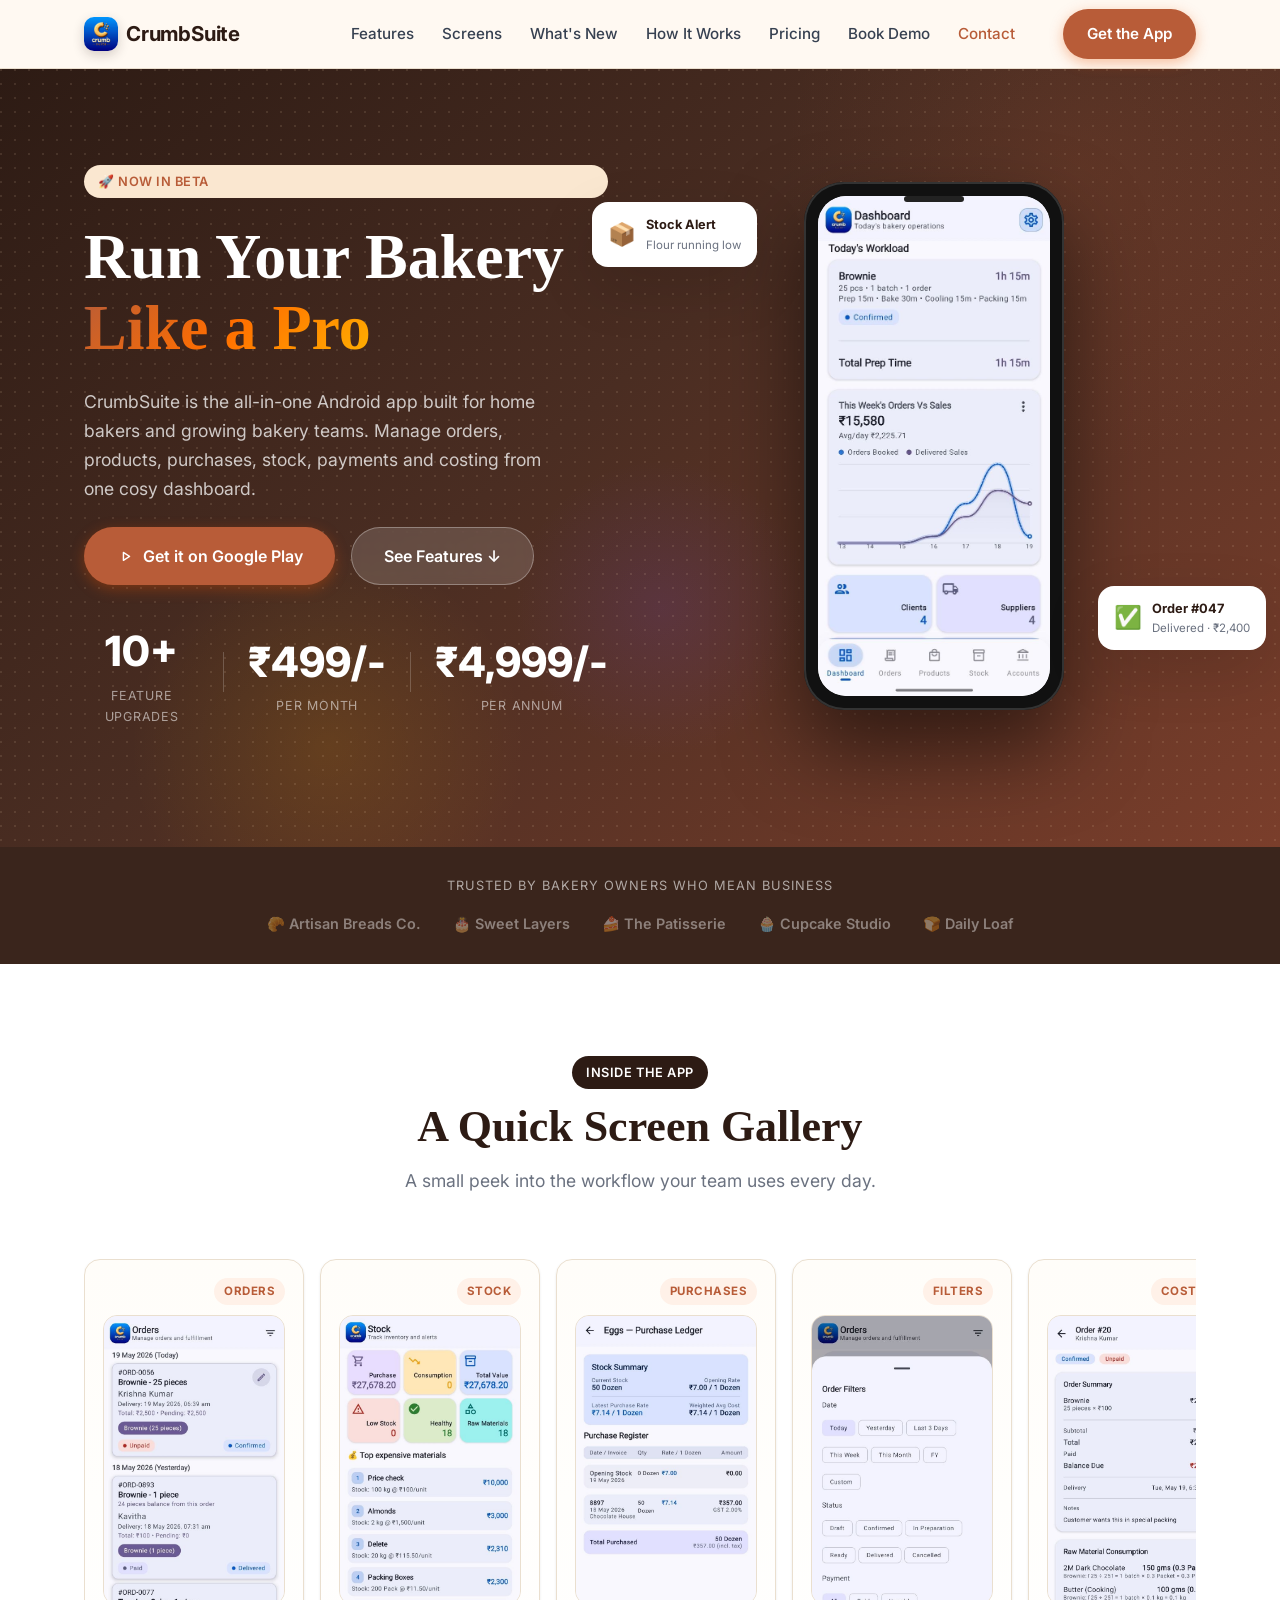
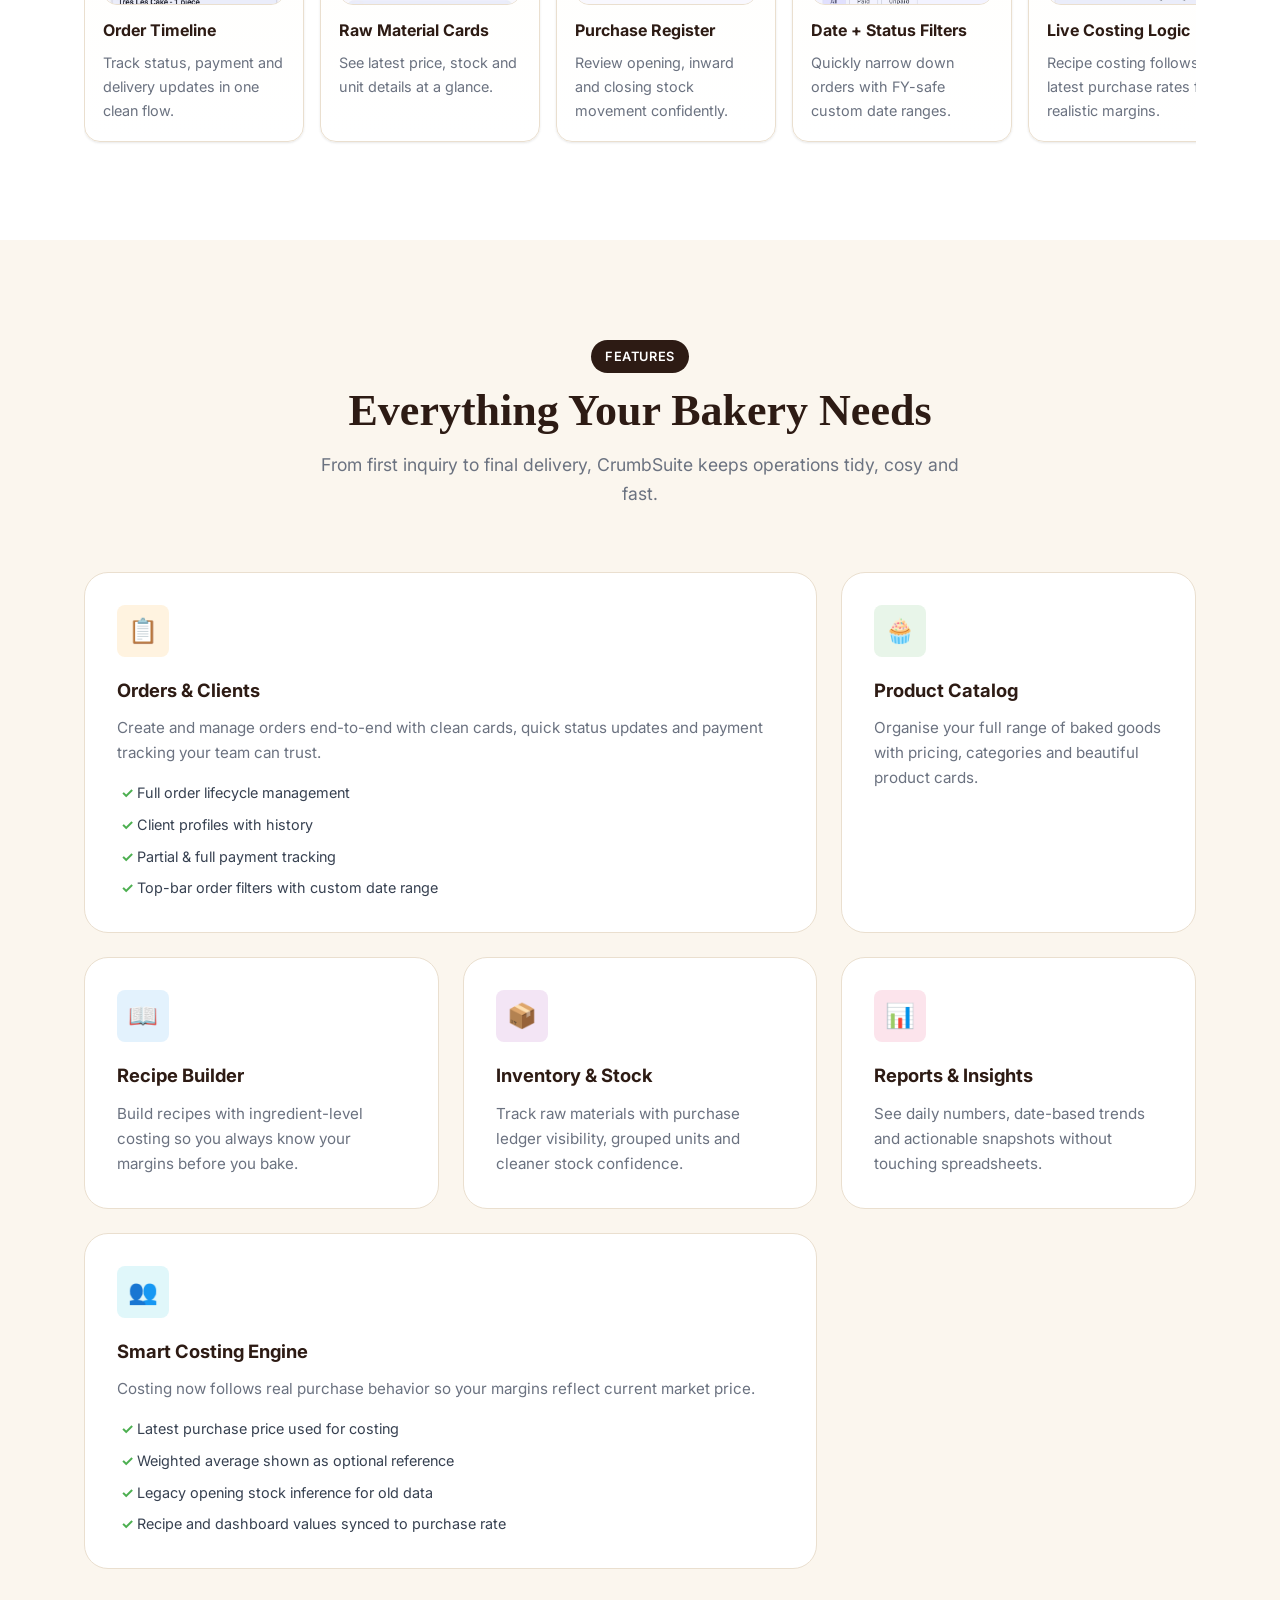
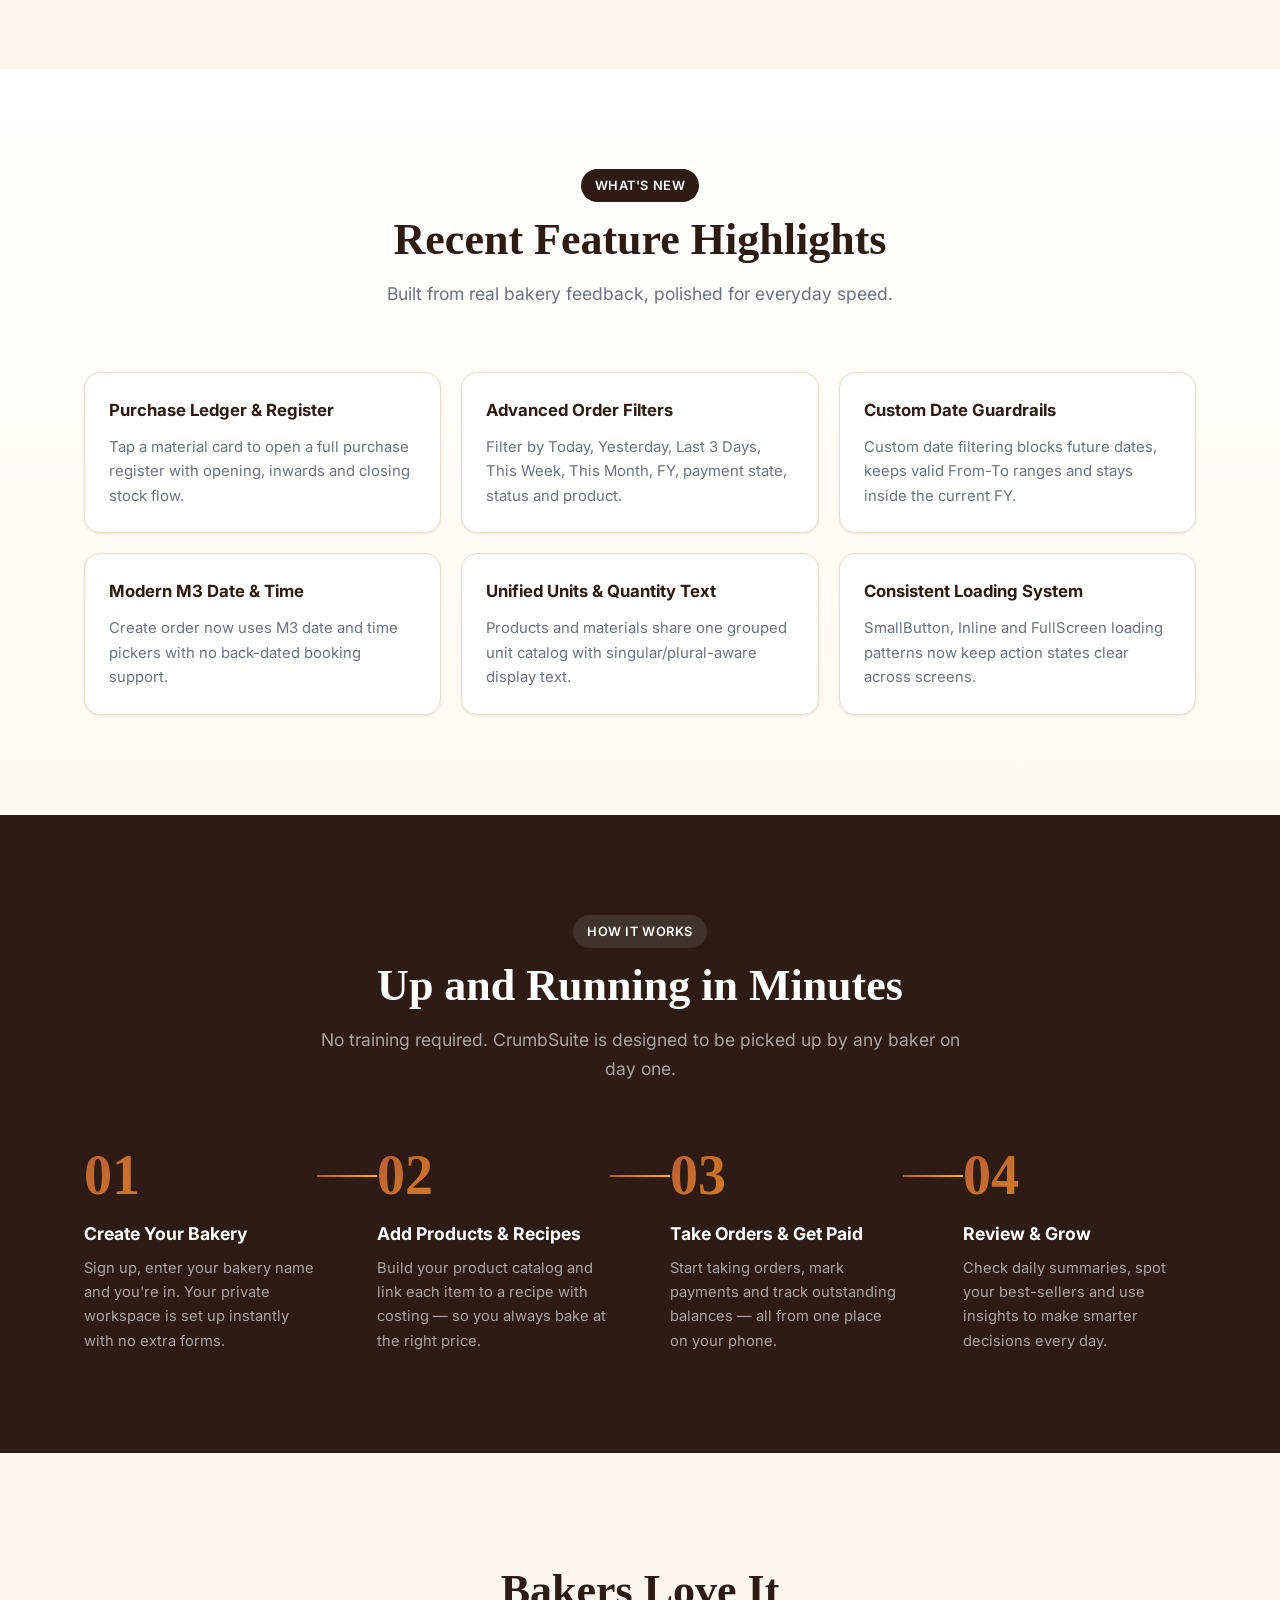
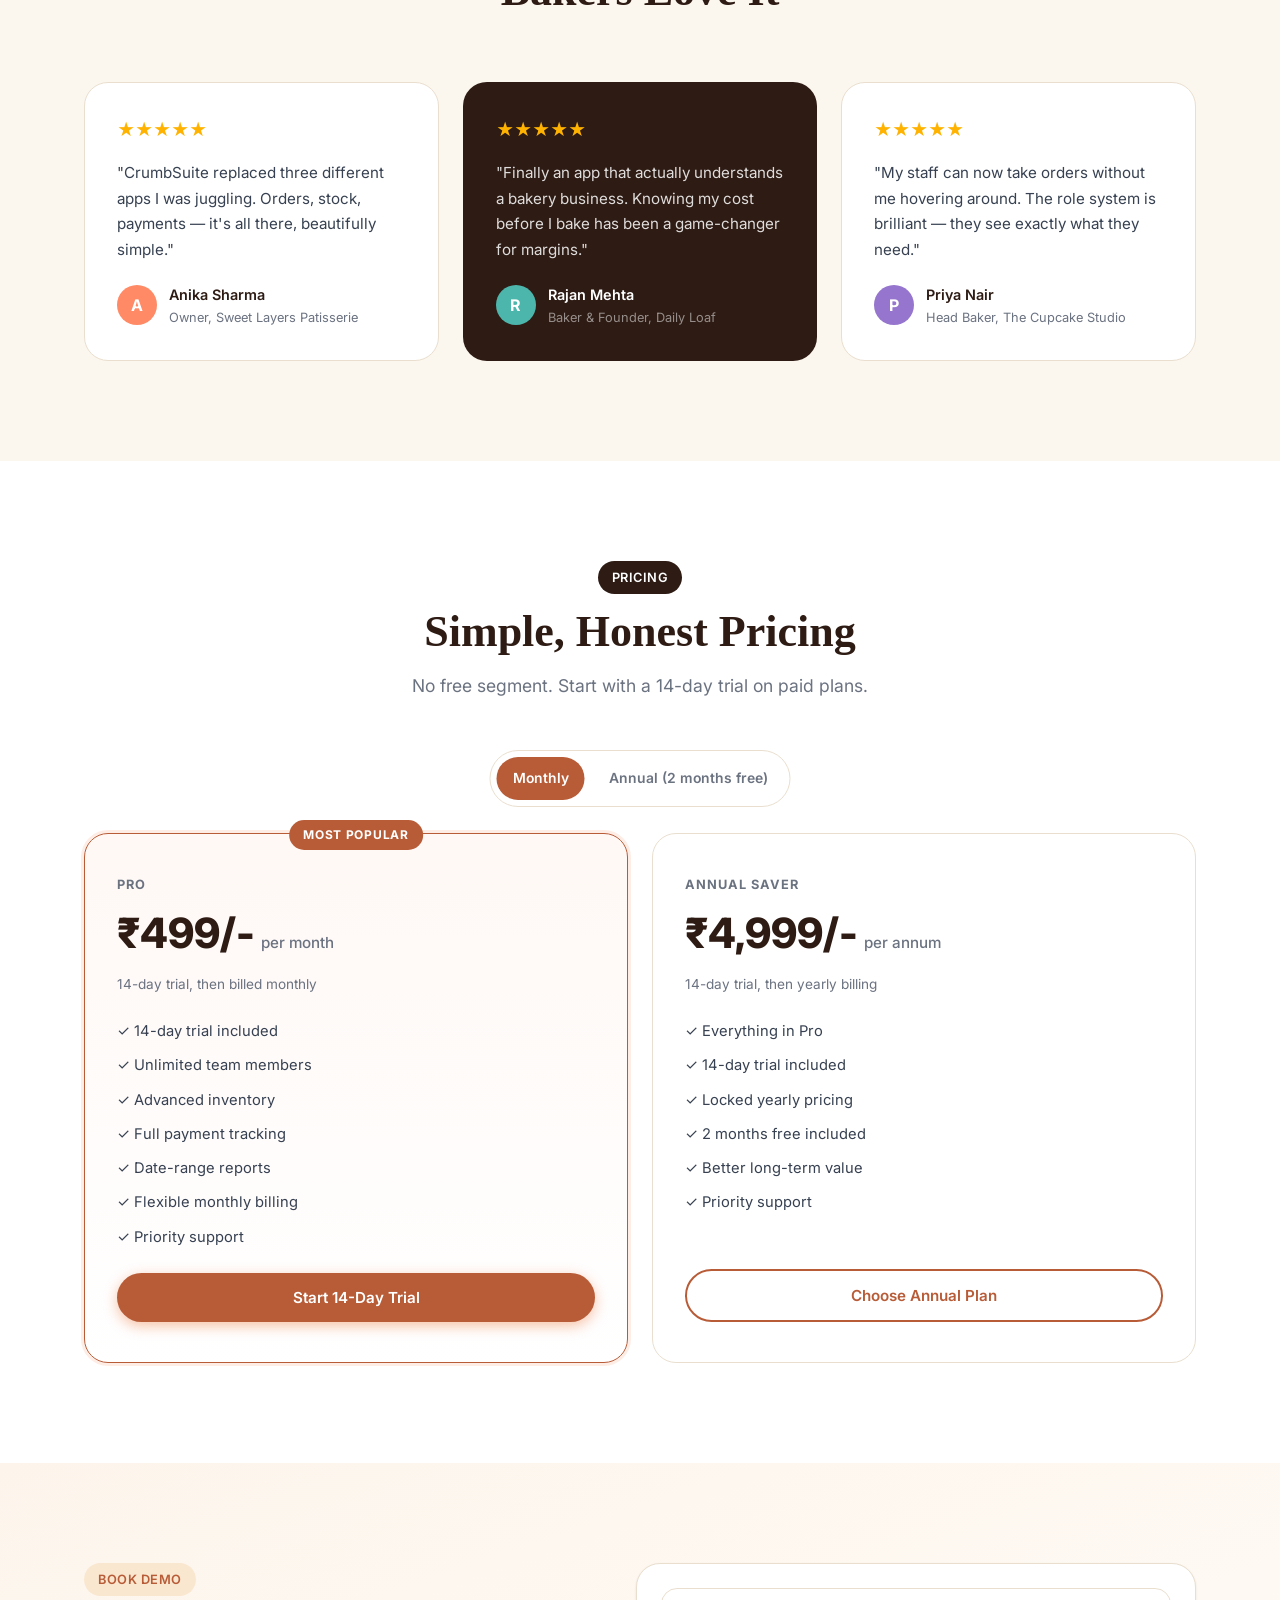
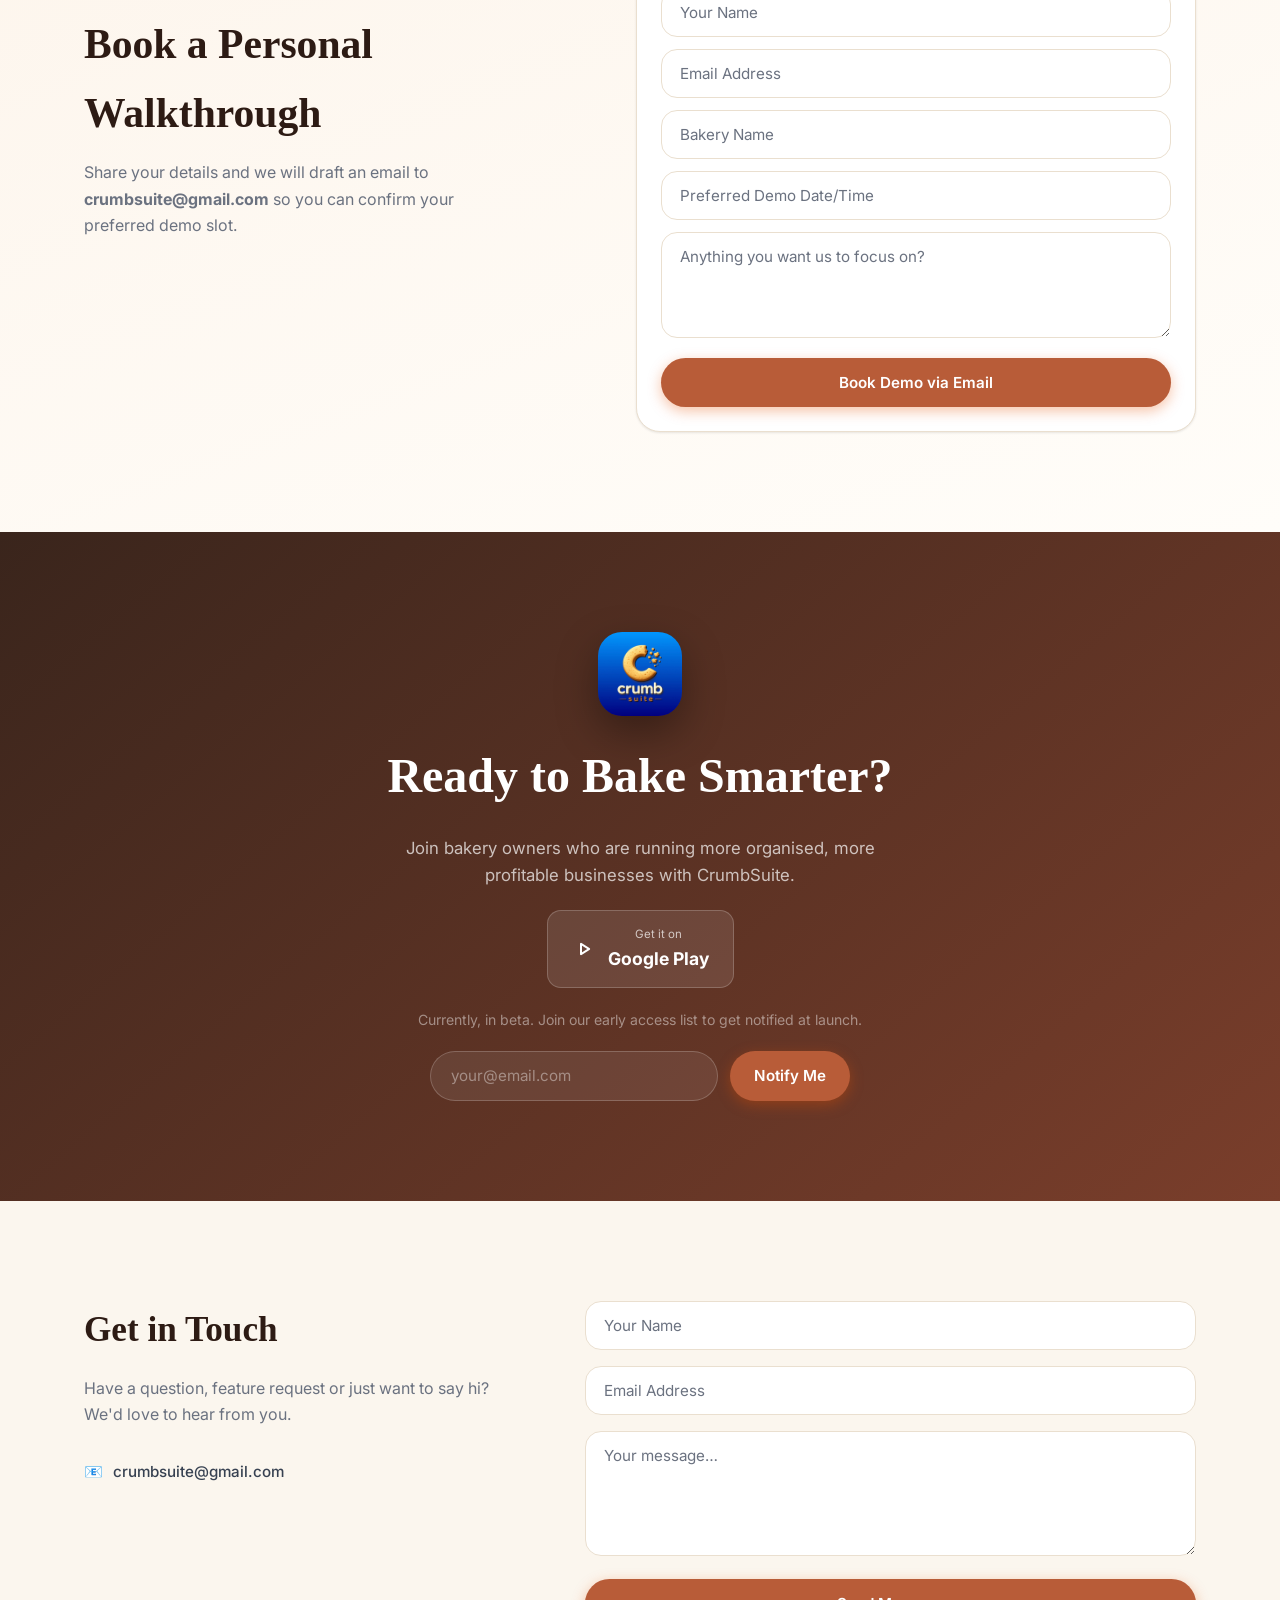
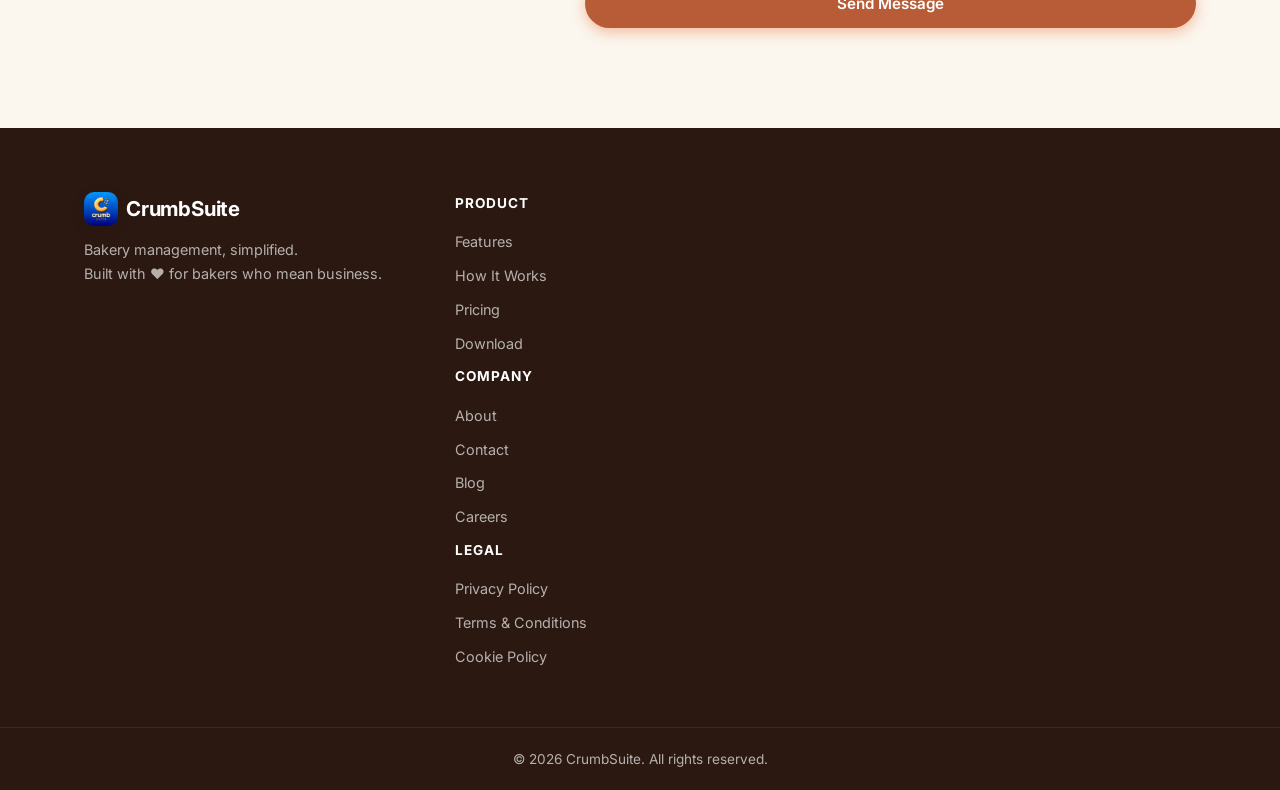
==== commit 965d2ddf: "Update index.html" ====
--- a/index.html
+++ b/index.html
@@ -639,9 +639,9 @@
         </div>
         <div class="footer__col">
           <h4>Legal</h4>
-          <a href="#">Privacy Policy</a>
-          <a href="#">Terms of Service</a>
-          <a href="#">Cookie Policy</a>
+          <a href="privacy.html">Privacy Policy</a>
+          <a href="terms.html">Terms &amp; Conditions</a>
+          <a href="privacy.html">Cookie Policy</a>
         </div>
       </div>
     </div>
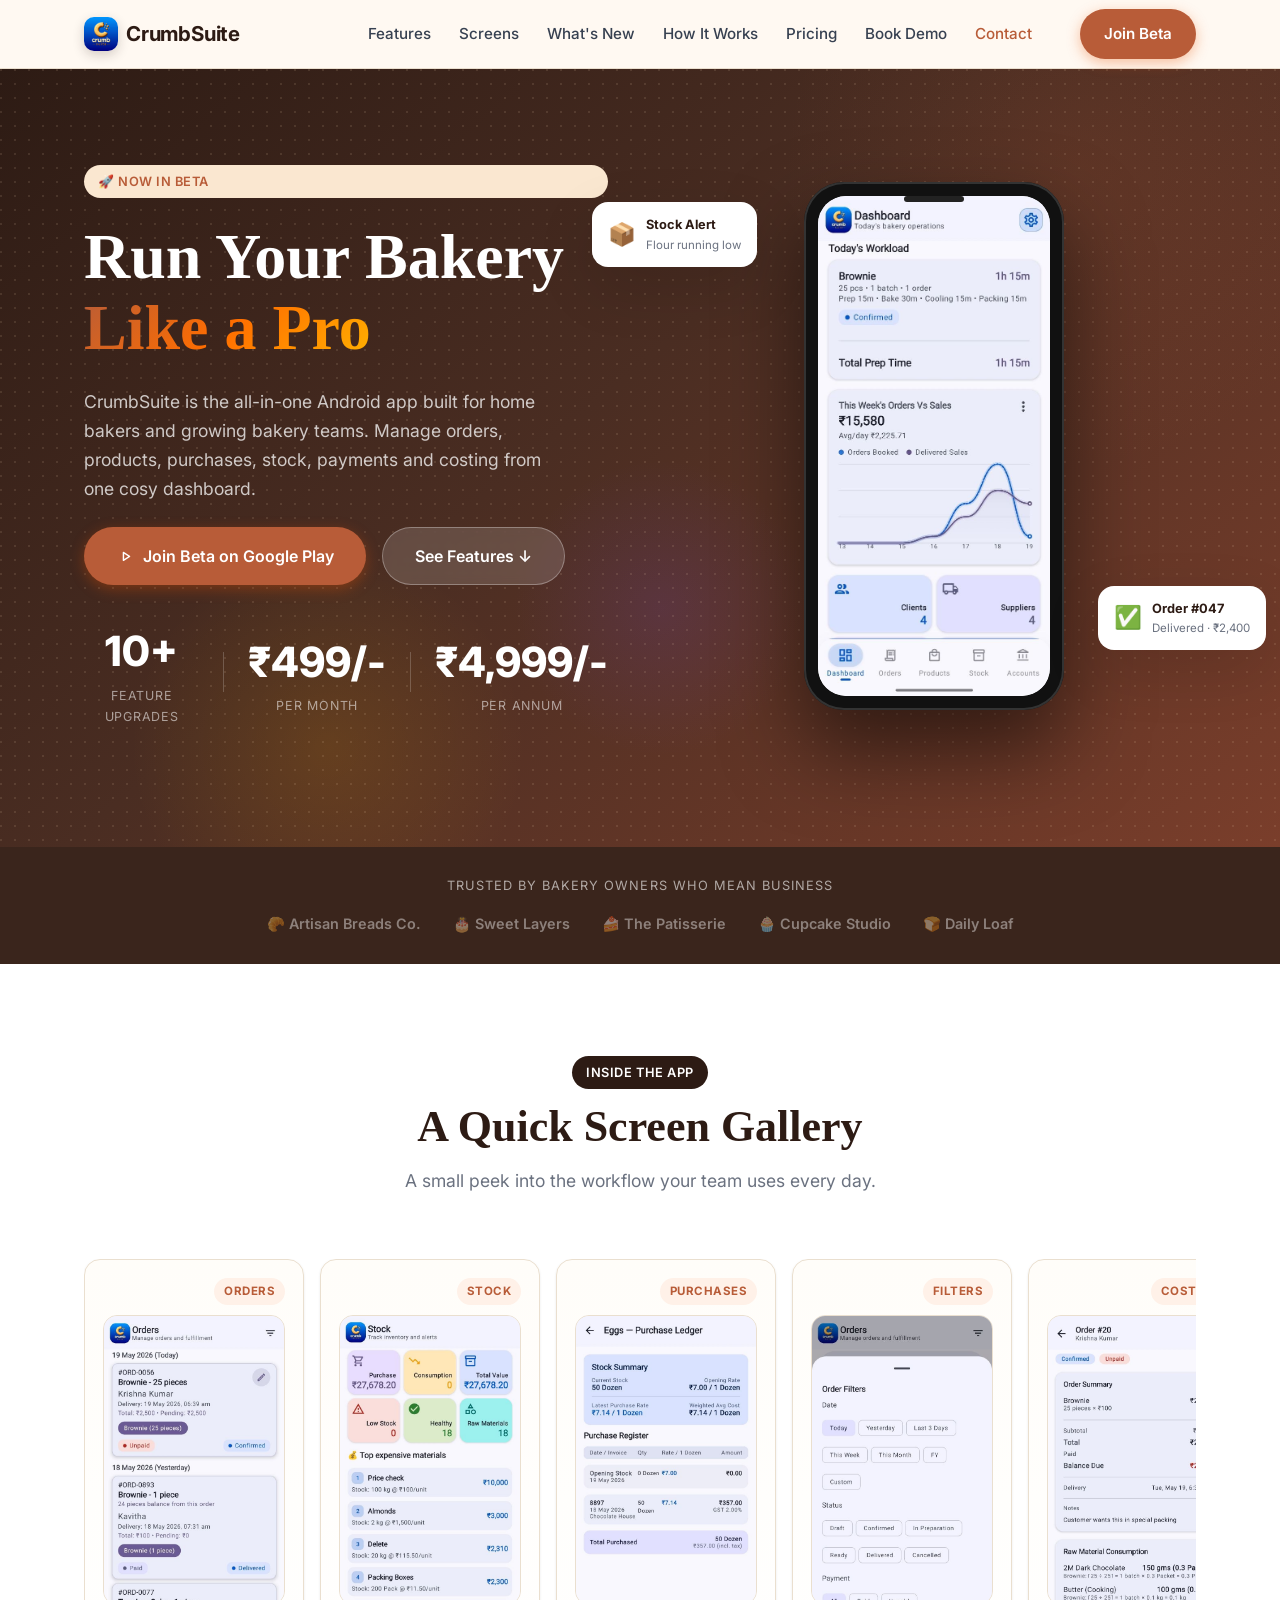
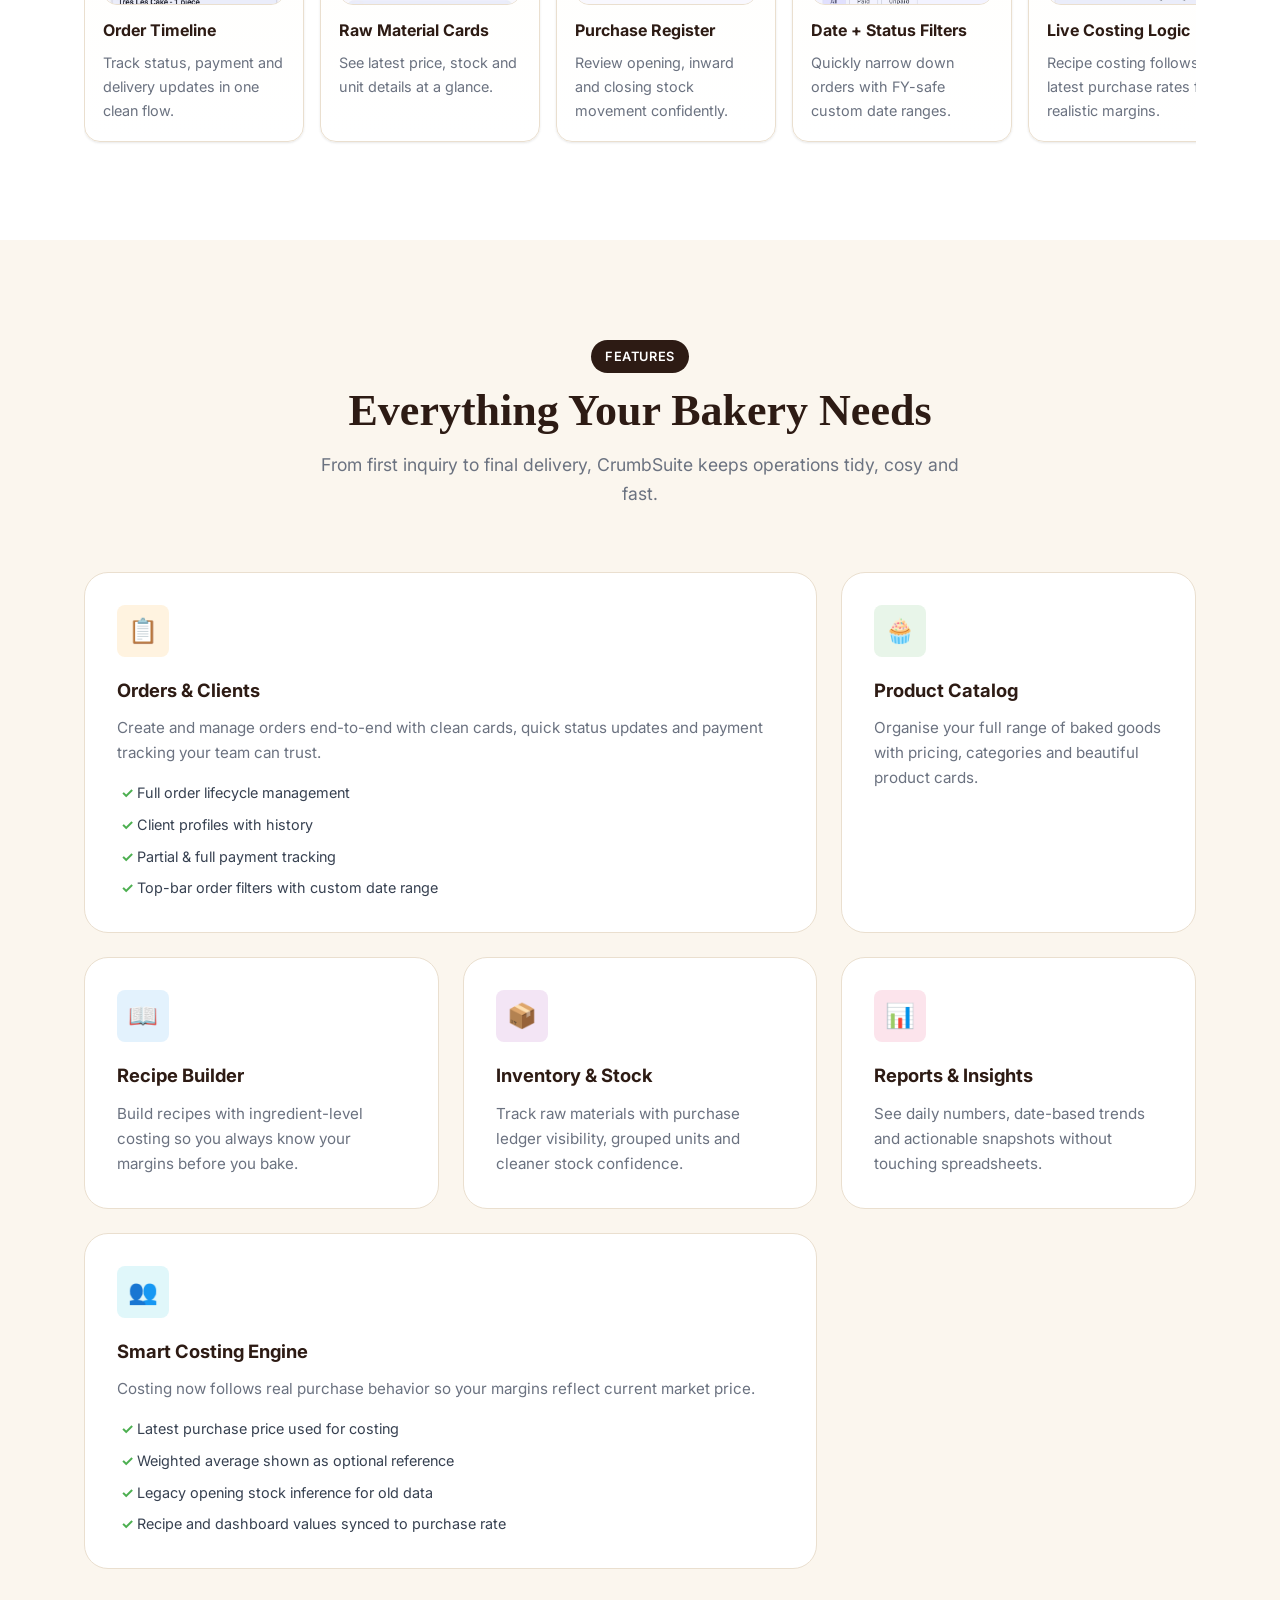
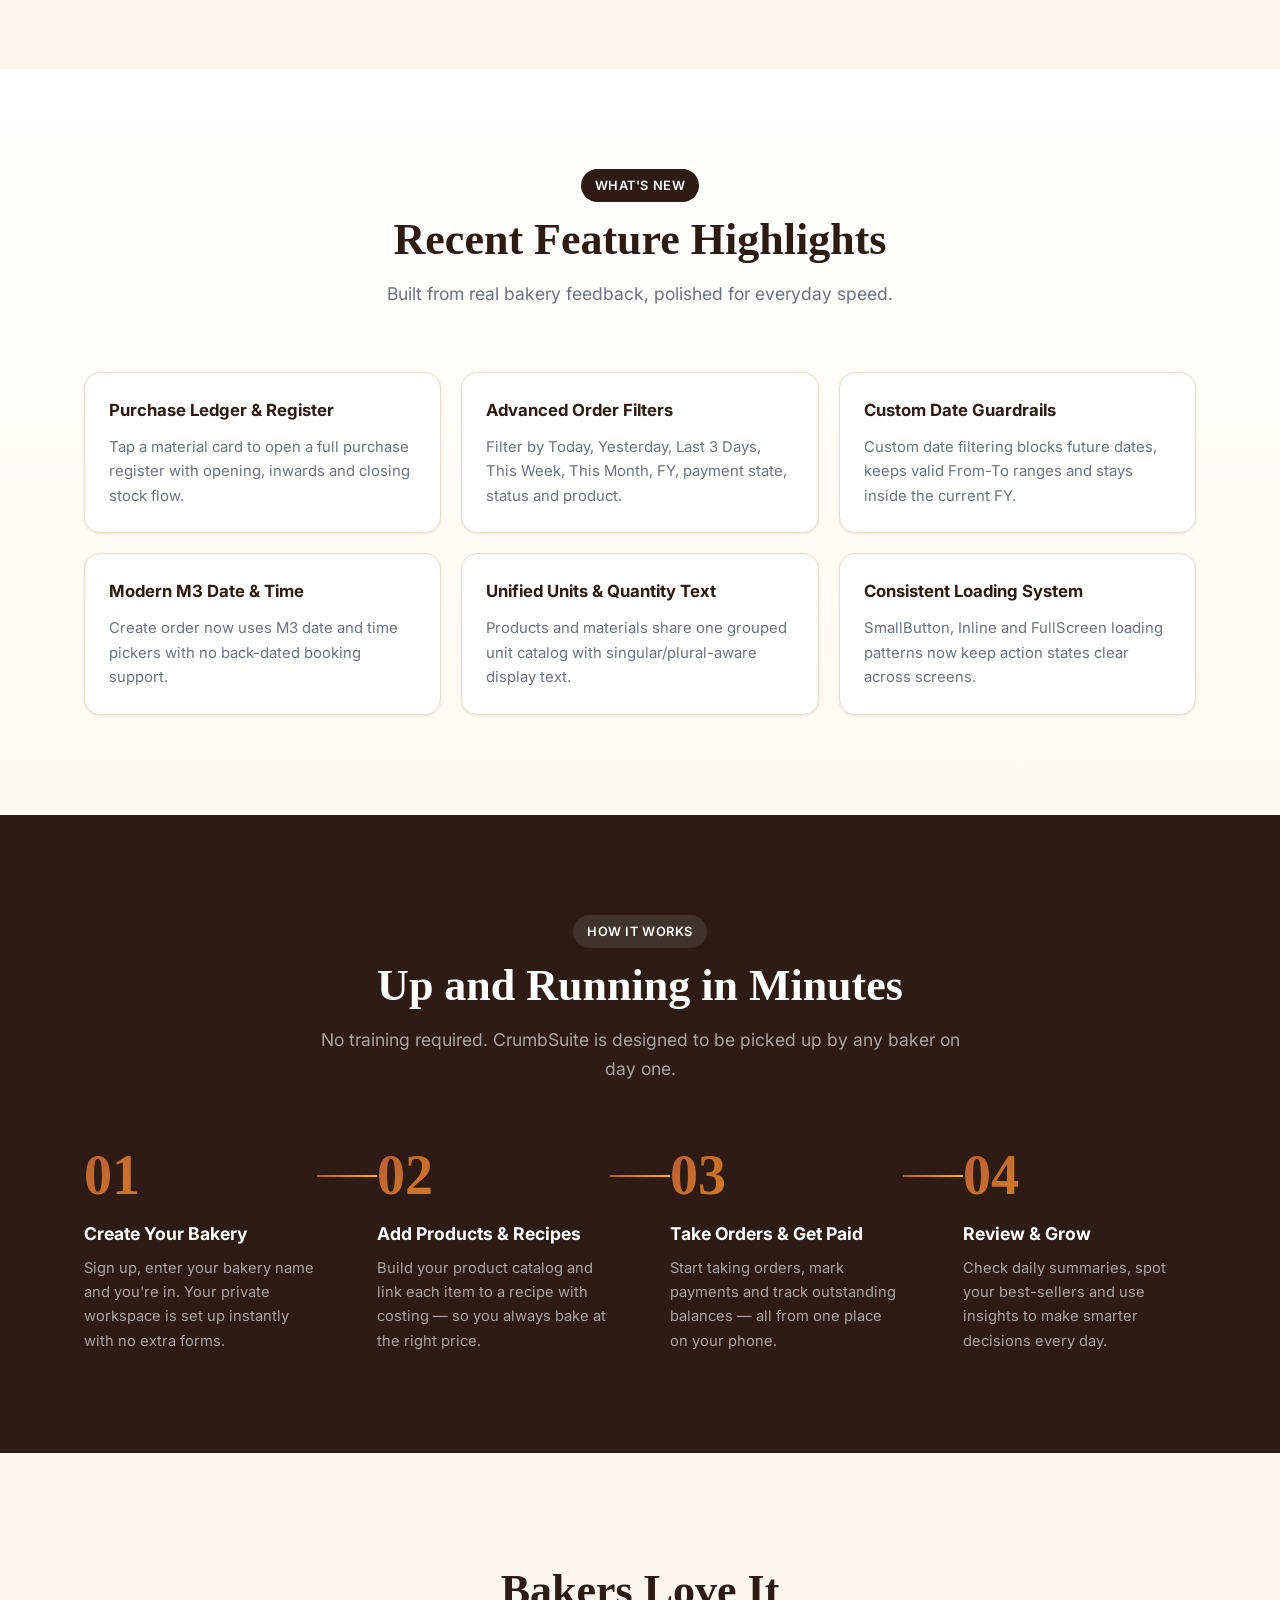
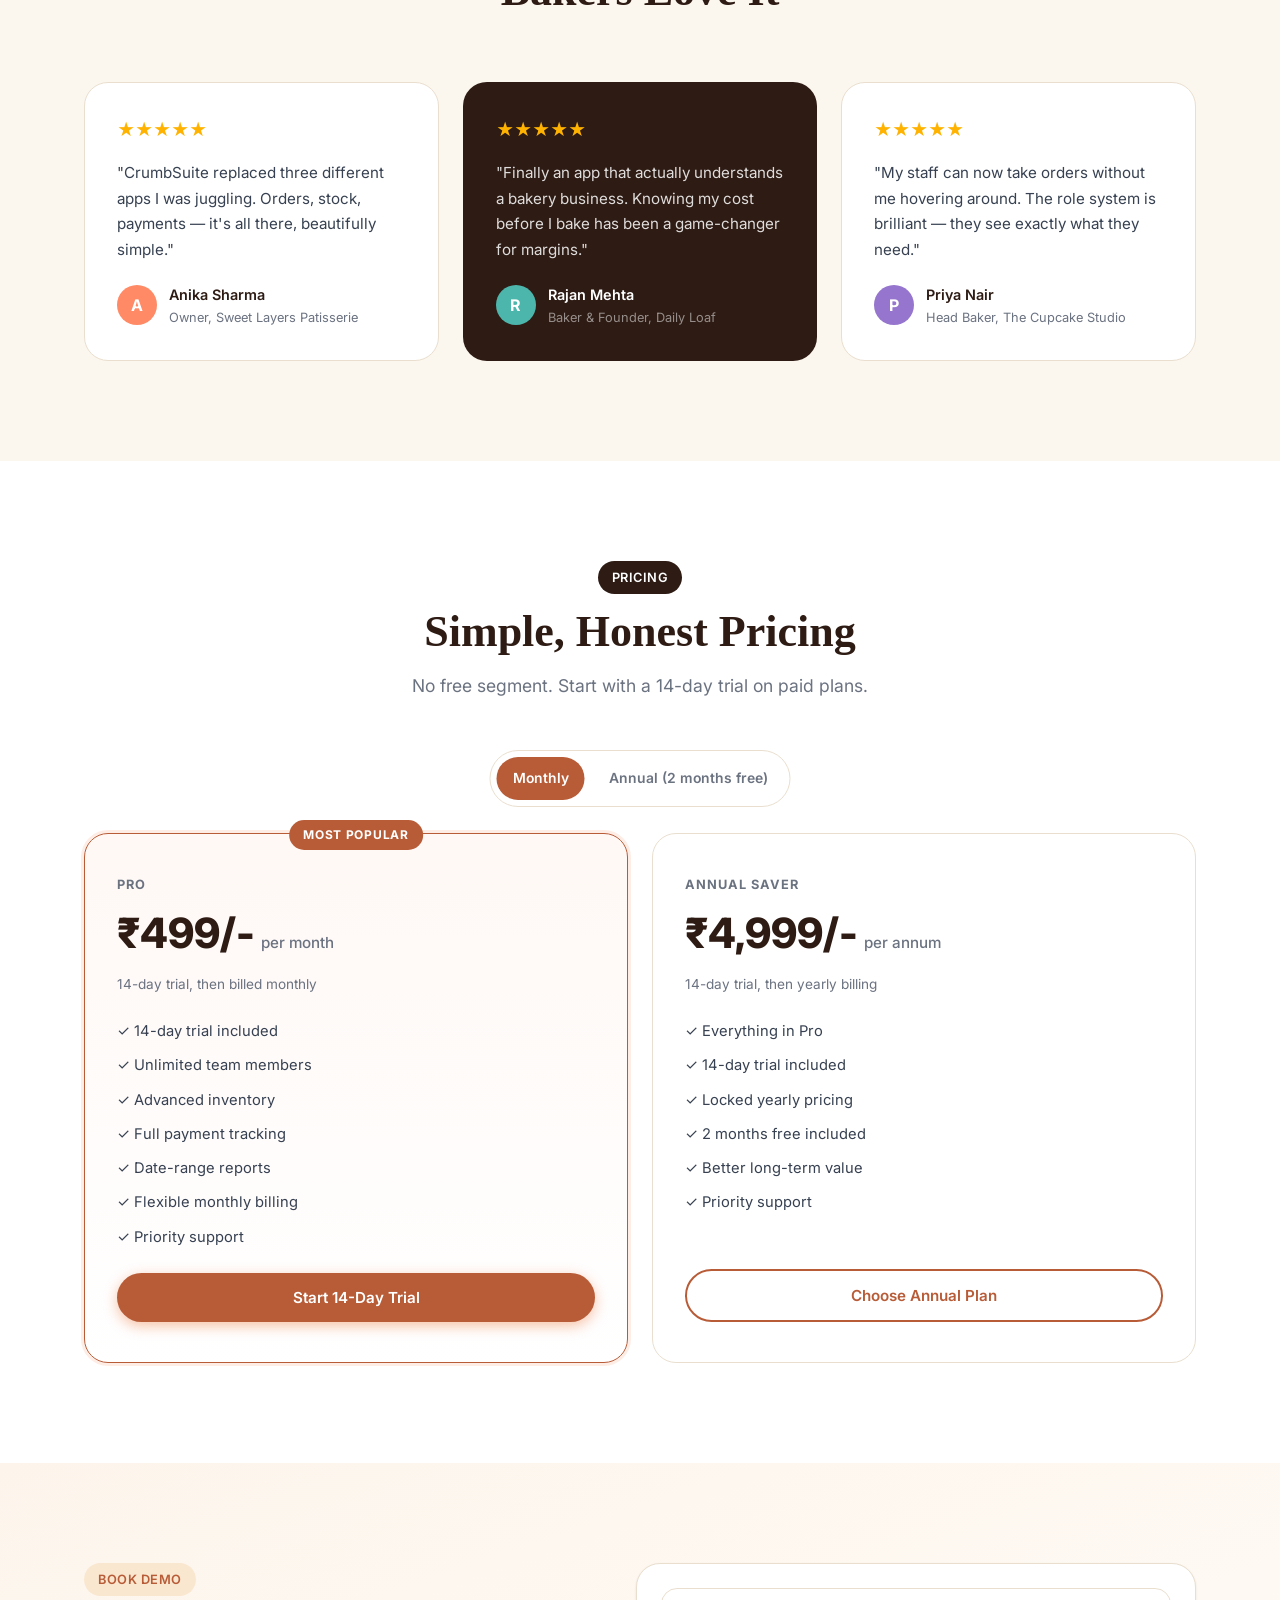
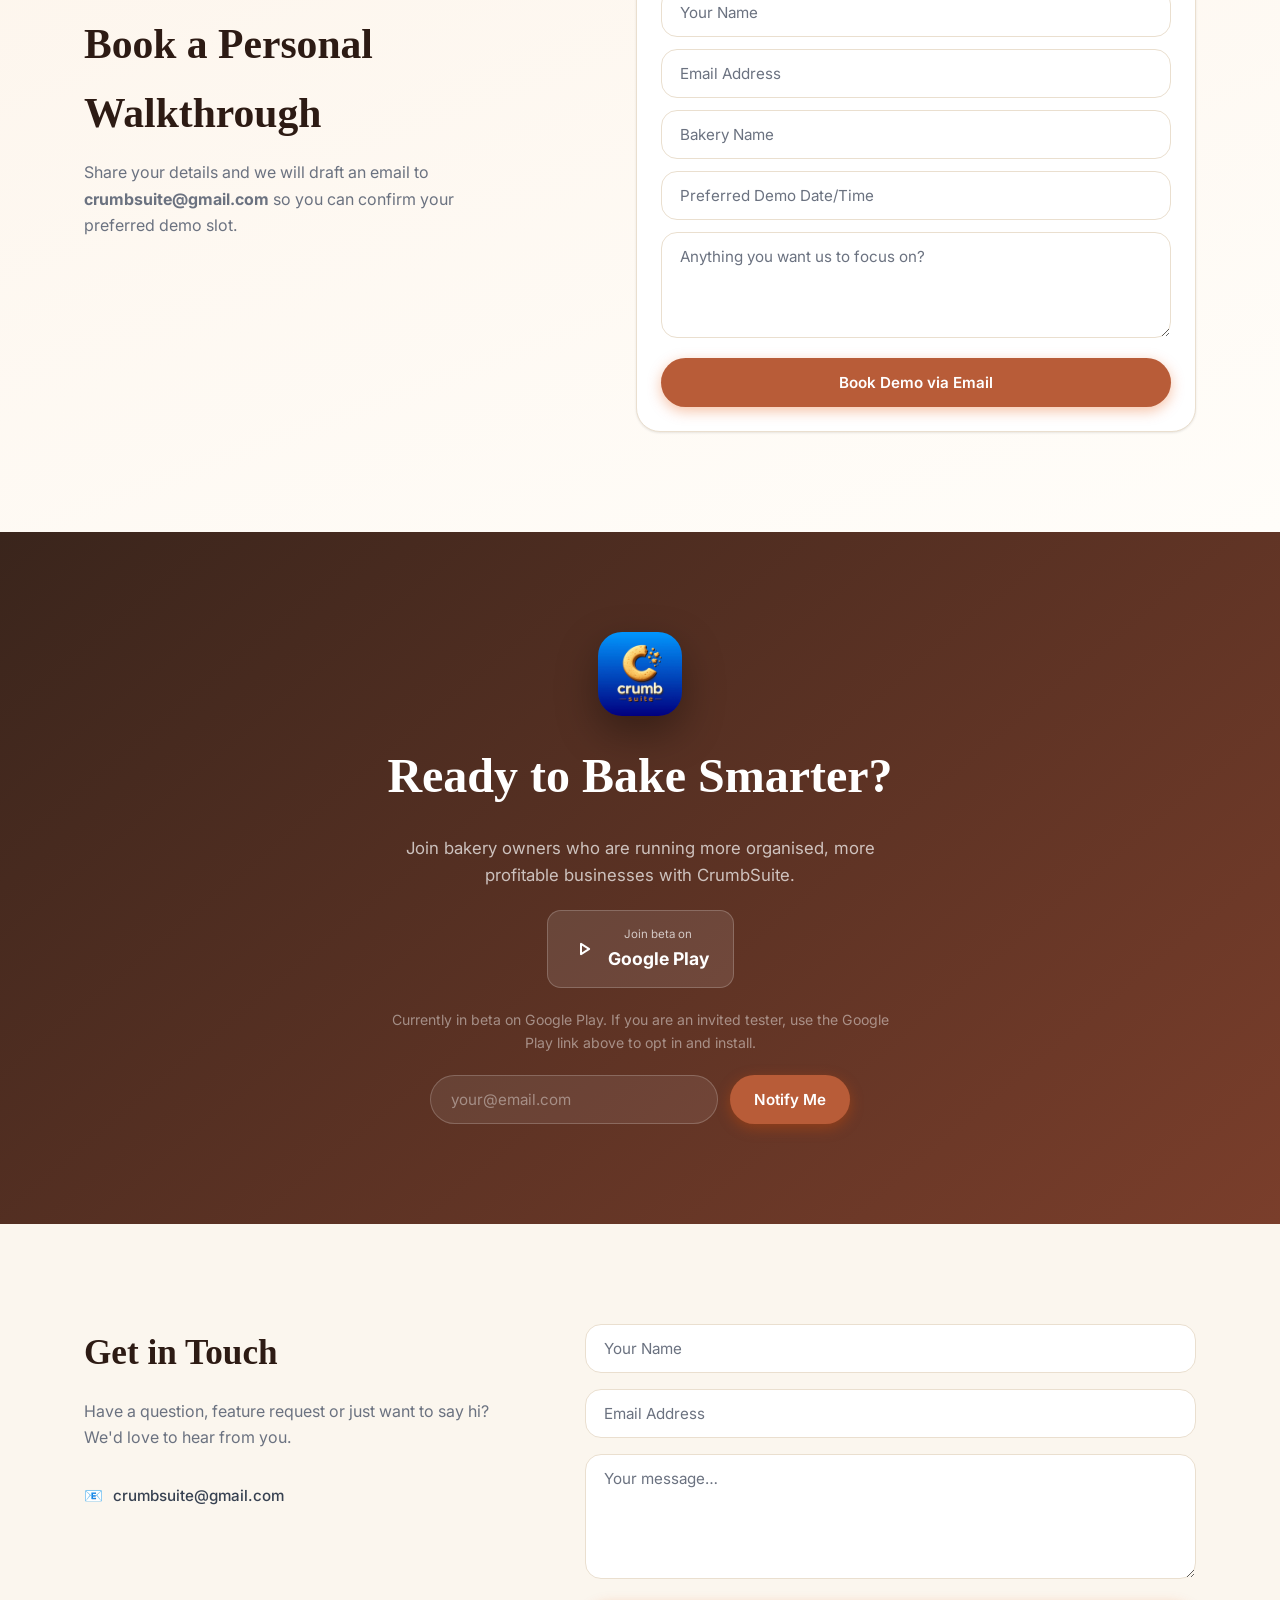
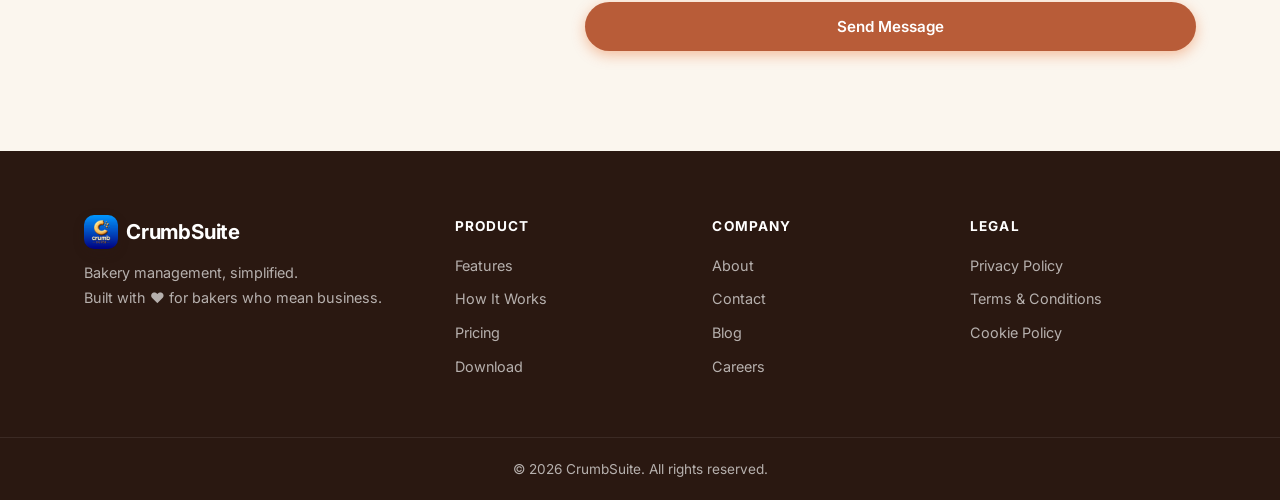
==== commit 5f9fbb3c: "Update index.html" ====
--- a/index.html
+++ b/index.html
@@ -31,7 +31,7 @@
         <a href="#demo">Book Demo</a>
         <a href="#contact">Contact</a>
       </nav>
-      <a href="#download" class="btn btn--primary nav__cta">Get the App</a>
+      <a href="https://play.google.com/apps/testing/com.infinite.crumbsuite" target="_blank" rel="noopener noreferrer" class="btn btn--primary nav__cta">Join Beta</a>
       <button class="nav__burger" aria-label="Toggle menu">
         <span></span><span></span><span></span>
       </button>
@@ -47,7 +47,7 @@
     <a href="#pricing" class="drawer__link">Pricing</a>
     <a href="#demo" class="drawer__link">Book Demo</a>
     <a href="#contact" class="drawer__link">Contact</a>
-    <a href="#download" class="btn btn--primary drawer__cta">Get the App</a>
+    <a href="https://play.google.com/apps/testing/com.infinite.crumbsuite" target="_blank" rel="noopener noreferrer" class="btn btn--primary drawer__cta">Join Beta</a>
   </div>
 
   <!-- ──────────────────────────────────────────
@@ -72,7 +72,7 @@
           from one cosy dashboard.
         </p>
         <div class="hero__actions">
-          <a href="#download" class="btn btn--primary btn--lg">
+          <a href="https://play.google.com/apps/testing/com.infinite.crumbsuite" target="_blank" rel="noopener noreferrer" class="btn btn--primary btn--lg">
             <img
               class="btn__icon-img"
               src="google-play-icon.png"
@@ -81,7 +81,7 @@
               onerror="this.style.display='none';this.nextElementSibling.style.display='inline-flex';"
             />
             <span class="material-symbols-rounded btn__icon" aria-hidden="true" style="display:none">play_arrow</span>
-            Get it on Google Play
+            Join Beta on Google Play
           </a>
           <a href="#features" class="btn btn--ghost btn--lg">See Features ↓</a>
         </div>
@@ -557,7 +557,7 @@
         <h2>Ready to Bake Smarter?</h2>
         <p>Join bakery owners who are running more organised, more profitable businesses with CrumbSuite.</p>
         <div class="download__badges">
-          <a href="#" class="store-badge">
+          <a href="https://play.google.com/apps/testing/com.infinite.crumbsuite" target="_blank" rel="noopener noreferrer" class="store-badge">
             <img
               class="store-badge__icon-img"
               src="google-play-icon.png"
@@ -567,12 +567,12 @@
             />
             <span class="material-symbols-rounded store-badge__icon" aria-hidden="true" style="display:none">play_arrow</span>
             <div>
-              <div class="store-badge__sub">Get it on</div>
+              <div class="store-badge__sub">Join beta on</div>
               <div class="store-badge__name">Google Play</div>
             </div>
           </a>
         </div>
-        <p class="download__note">Currently, in beta. Join our early access list to get notified at launch.</p>
+        <p class="download__note">Currently in beta on Google Play. If you are an invited tester, use the Google Play link above to opt in and install.</p>
         <form class="notify-form" id="notifyForm">
           <input type="email" placeholder="your@email.com" required class="notify-input" />
           <button type="submit" class="btn btn--primary">Notify Me</button>
--- a/style.css
+++ b/style.css
@@ -24,7 +24,7 @@
   --transition:   .25s cubic-bezier(.4,0,.2,1);
 }
 
-html { scroll-behavior: smooth; font-size: 16px; }
+html { scroll-behavior: smooth; font-size: 16px; overflow-x: hidden; }
 
 body {
   font-family: var(--font-body);
@@ -38,6 +38,8 @@
 a  { color: inherit; text-decoration: none; }
 ul { list-style: none; }
 button { cursor: pointer; border: none; background: none; font: inherit; }
+
+main, section, header, footer, .container { min-width: 0; }
 
 .container {
   width: 100%;
@@ -283,6 +285,7 @@
   z-index: 1;
 }
 .hero__text { display: flex; flex-direction: column; gap: 24px; }
+.hero__text, .hero__mockup, .feature-card, .update-card, .testimonial-card, .plan, .demo__copy, .demo-form, .contact__info, .contact-form { min-width: 0; }
 
 .hero__headline {
   font-family: var(--font-display);
@@ -894,6 +897,7 @@
 ────────────────────────────────────────── */
 .footer { background: #2A1811; color: rgba(255,255,255,.66); padding-top: 64px; }
 .footer__inner { display: grid; grid-template-columns: 1.5fr 1fr 1fr 1fr; gap: 48px; padding-bottom: 48px; }
+.footer__links { display: grid; grid-template-columns: repeat(3, minmax(0, 1fr)); gap: 32px; grid-column: span 3; }
 .footer__brand .nav__logo { color: #fff; margin-bottom: 12px; }
 .footer__brand p { font-size: .9rem; line-height: 1.7; }
 .footer__col h4 { color: #fff; font-size: .85rem; text-transform: uppercase; letter-spacing: .08em; margin-bottom: 16px; }
@@ -905,20 +909,66 @@
    RESPONSIVE
 ────────────────────────────────────────── */
 @media (max-width: 1024px) {
+  .container { max-width: 920px; }
+  .nav__inner { gap: 18px; }
+  .nav__links { gap: 16px; }
+  .hero__inner { gap: 42px; }
   .features__grid { grid-template-columns: 1fr 1fr; }
   .feature-card--wide { grid-column: span 2; }
   .updates__grid { grid-template-columns: 1fr 1fr; }
   .demo__inner { grid-template-columns: 1fr; }
-  .footer__inner { grid-template-columns: 1fr 1fr; }
+  .footer__inner { grid-template-columns: 1fr; }
+  .footer__links { grid-column: auto; }
 }
 
 @media (max-width: 768px) {
+  html { font-size: 15px; }
+  .container { padding-inline: 18px; }
+
   .nav__links, .nav__cta { display: none; }
   .nav__burger { display: flex; }
+  .drawer { padding-inline: 18px; }
+
+  .section-header { margin-bottom: 38px; }
+  .section-sub { font-size: 1rem; }
+
+  .hero, .features, .updates, .how, .testimonials, .pricing, .demo, .download, .contact, .screens {
+    padding-block: 64px;
+  }
 
   .hero__inner { grid-template-columns: 1fr; }
-  .hero__mockup { order: -1; }
+  .hero__text { align-items: center; text-align: center; width: 100%; max-width: 100%; }
+  .hero__headline { max-width: 100%; overflow-wrap: normal; }
+  .hero__headline br { display: none; }
+  .hero__sub { max-width: 620px; }
+  .hero__mockup {
+    order: 2;
+    width: 100%;
+    max-width: 100%;
+    overflow: hidden;
+    transform: scale(.94);
+    transform-origin: center;
+  }
   .float-badge--1, .float-badge--2 { display: none; }
+  .badge { max-width: 100%; white-space: normal; }
+
+  .hero__actions { justify-content: center; }
+  .hero__stats {
+    display: grid;
+    grid-template-columns: repeat(3, minmax(0, 1fr));
+    gap: 10px;
+    width: 100%;
+    max-width: 520px;
+  }
+  .stat {
+    background: rgba(255,255,255,.08);
+    border: 1px solid rgba(255,255,255,.12);
+    border-radius: 16px;
+    padding: 12px 8px;
+  }
+  .stat__num { font-size: clamp(1.35rem, 6vw, 2rem); }
+  .stat__label { font-size: .68rem; }
+  .stat__divider { display: none; }
 
   .features__grid { grid-template-columns: 1fr; }
   .feature-card--wide { grid-column: span 1; }
@@ -932,7 +982,8 @@
   .testimonials__grid { grid-template-columns: 1fr; }
   .plans { grid-template-columns: 1fr; }
   .contact__inner { grid-template-columns: 1fr; }
-  .footer__inner { grid-template-columns: 1fr 1fr; gap: 32px; }
+  .footer__inner { grid-template-columns: 1fr; gap: 32px; }
+  .footer__links { grid-template-columns: 1fr 1fr; gap: 26px; }
 
   .pricing-toggle {
     width: 100%;
@@ -942,13 +993,57 @@
     transform: none;
   }
 
-  .hero__stats { gap: 16px; }
+  .demo__inner, .contact__inner { gap: 28px; }
+  .contact__item { overflow-wrap: anywhere; }
 }
 
 @media (max-width: 480px) {
+  .container { padding-inline: 16px; }
+  .nav__inner { height: 62px; }
+  .drawer { top: 62px; }
+  .logo-text { font-size: 1.08rem; }
+
+  .btn {
+    width: 100%;
+    justify-content: center;
+    white-space: normal;
+    text-align: center;
+  }
+
+  .hero, .features, .updates, .how, .testimonials, .pricing, .demo, .download, .contact, .screens {
+    padding-block: 52px;
+  }
+
+  .hero__headline { font-size: clamp(2rem, 10.5vw, 2.7rem); line-height: 1.05; }
+  .hero__mockup { transform: none; }
+  .phone-frame { width: min(238px, calc(100vw - 56px)); border-radius: 34px; padding: 12px; }
+  .phone-screen { min-height: 390px; border-radius: 24px; }
+  .phone-screenshot { min-height: 390px; border-radius: 24px; }
+
+  .hero__stats { grid-template-columns: 1fr; }
+  .stat { display: flex; align-items: center; justify-content: space-between; gap: 12px; text-align: left; }
+  .stat__num { font-size: 1.35rem; }
+  .stat__label { text-align: right; }
+
+  .screen-card { padding: 14px; }
+  .screen-card__media { height: 220px; }
+  .feature-card, .update-card, .testimonial-card, .plan, .demo-form { padding: 22px; }
+  .plan__price { font-size: 2.1rem; }
+
+  .notify-form { flex-direction: column; }
+  .notify-input { min-width: 0; width: 100%; }
+
   .footer__inner { grid-template-columns: 1fr; }
+  .footer__links { grid-template-columns: 1fr; }
   .hero__actions { flex-direction: column; }
   .hero__actions .btn { justify-content: center; }
+}
+
+@media (max-width: 360px) {
+  .container { padding-inline: 14px; }
+  .phone-frame { width: min(224px, 82vw); }
+  .phone-screen, .phone-screenshot { min-height: 360px; }
+  .feature-card, .update-card, .testimonial-card, .plan, .demo-form { padding: 18px; }
 }
 
 /* ──────────────────────────────────────────
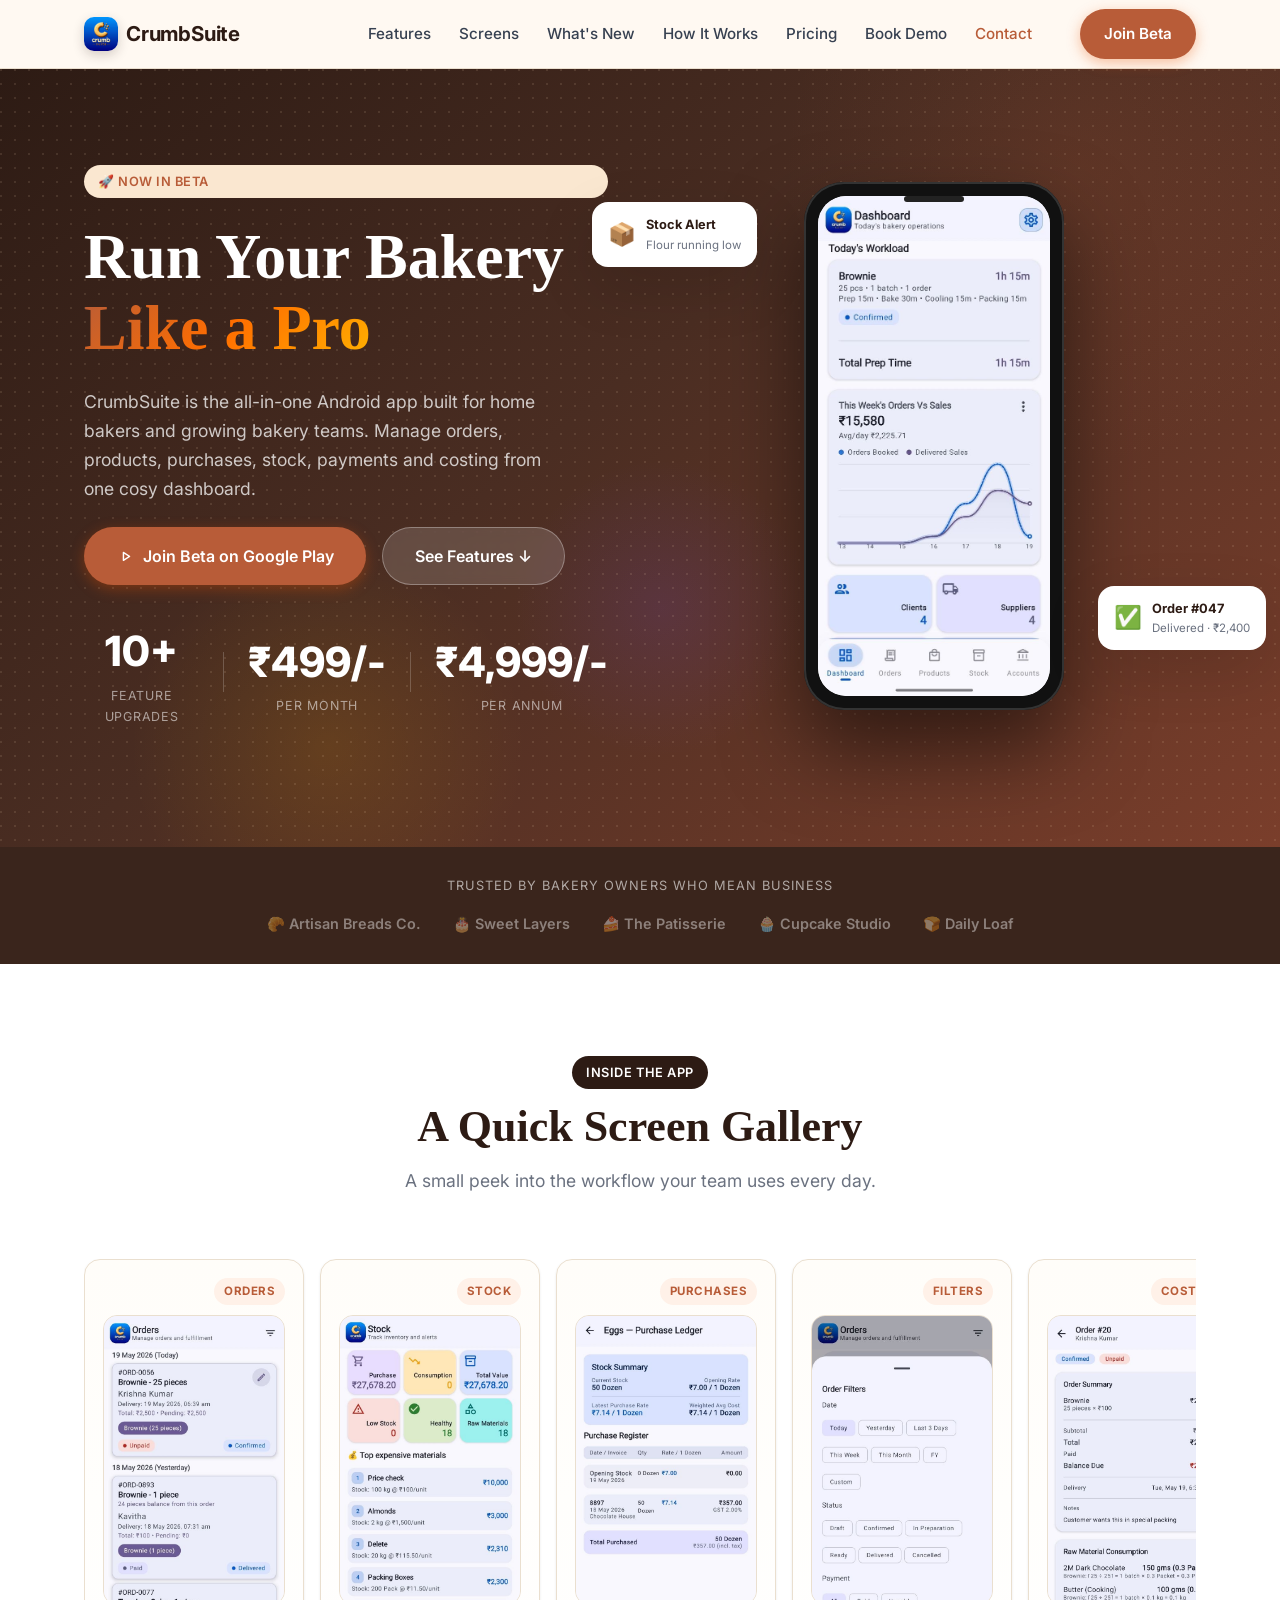
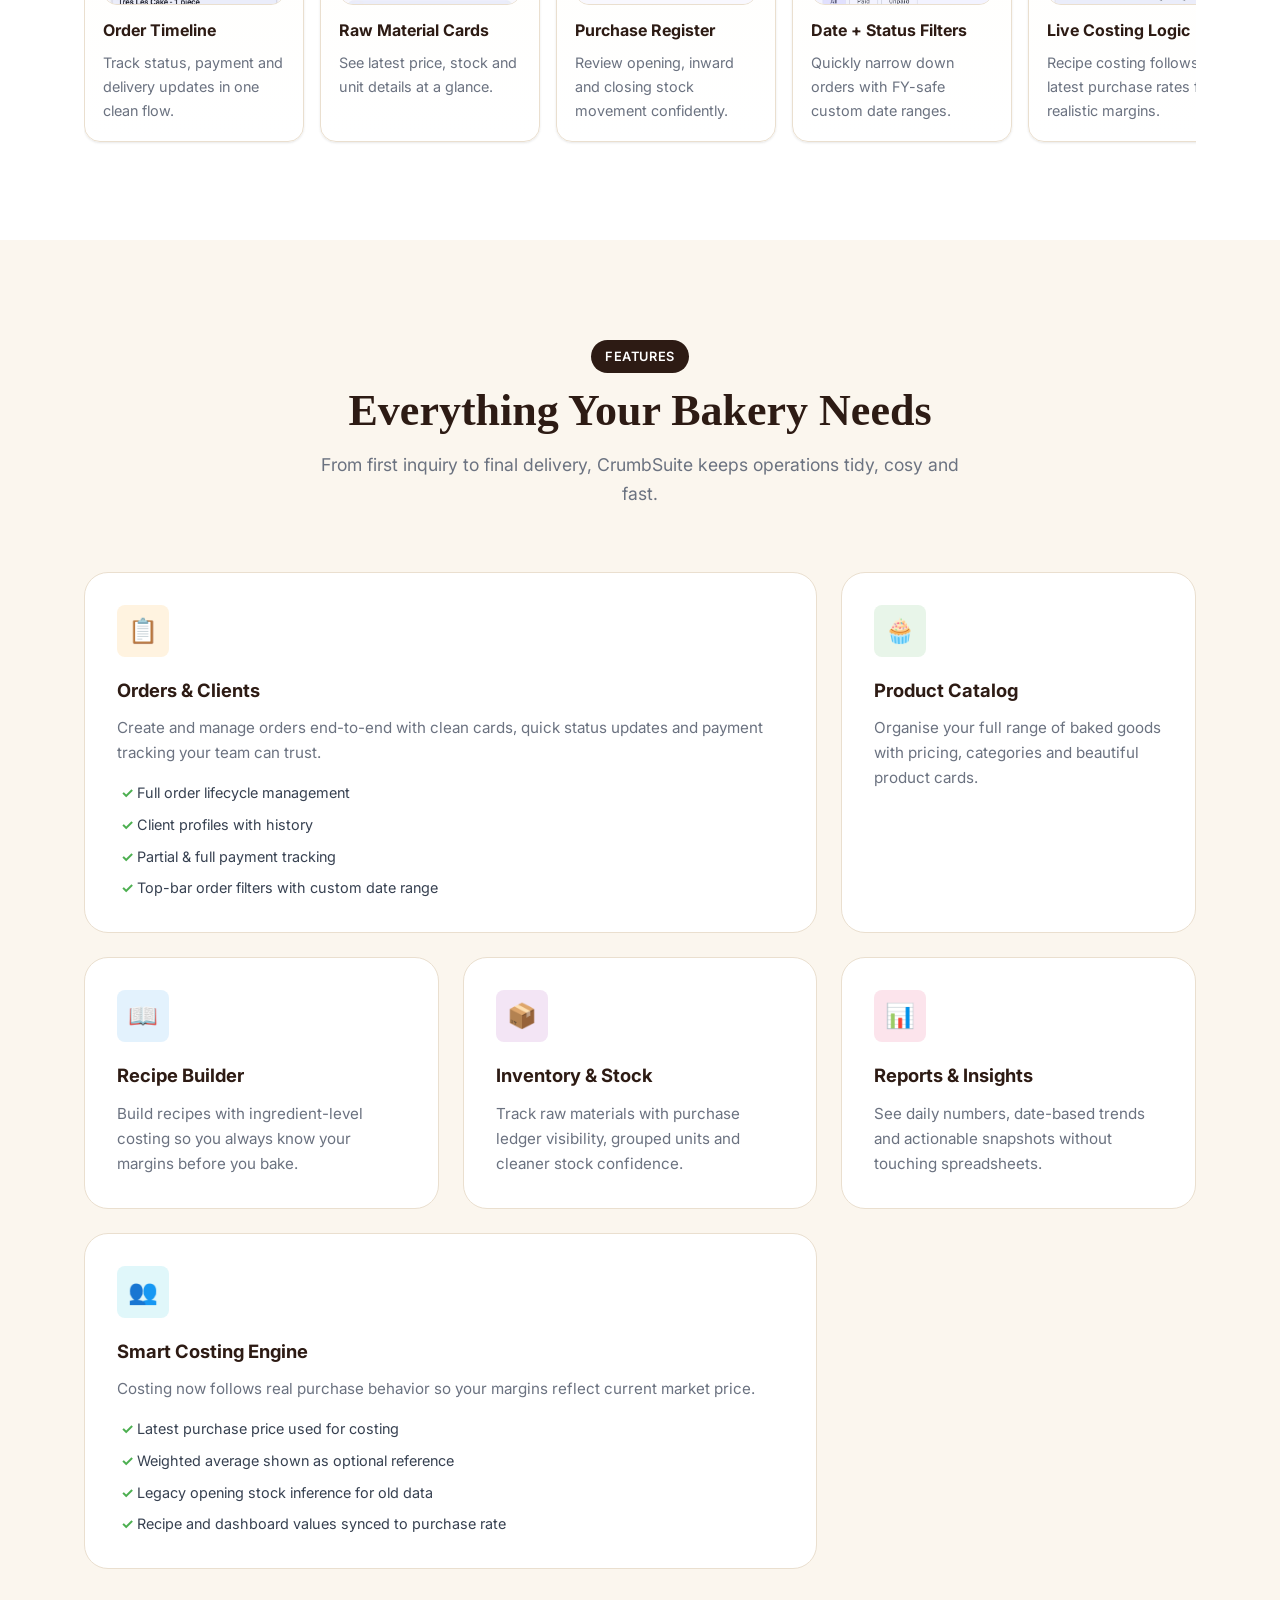
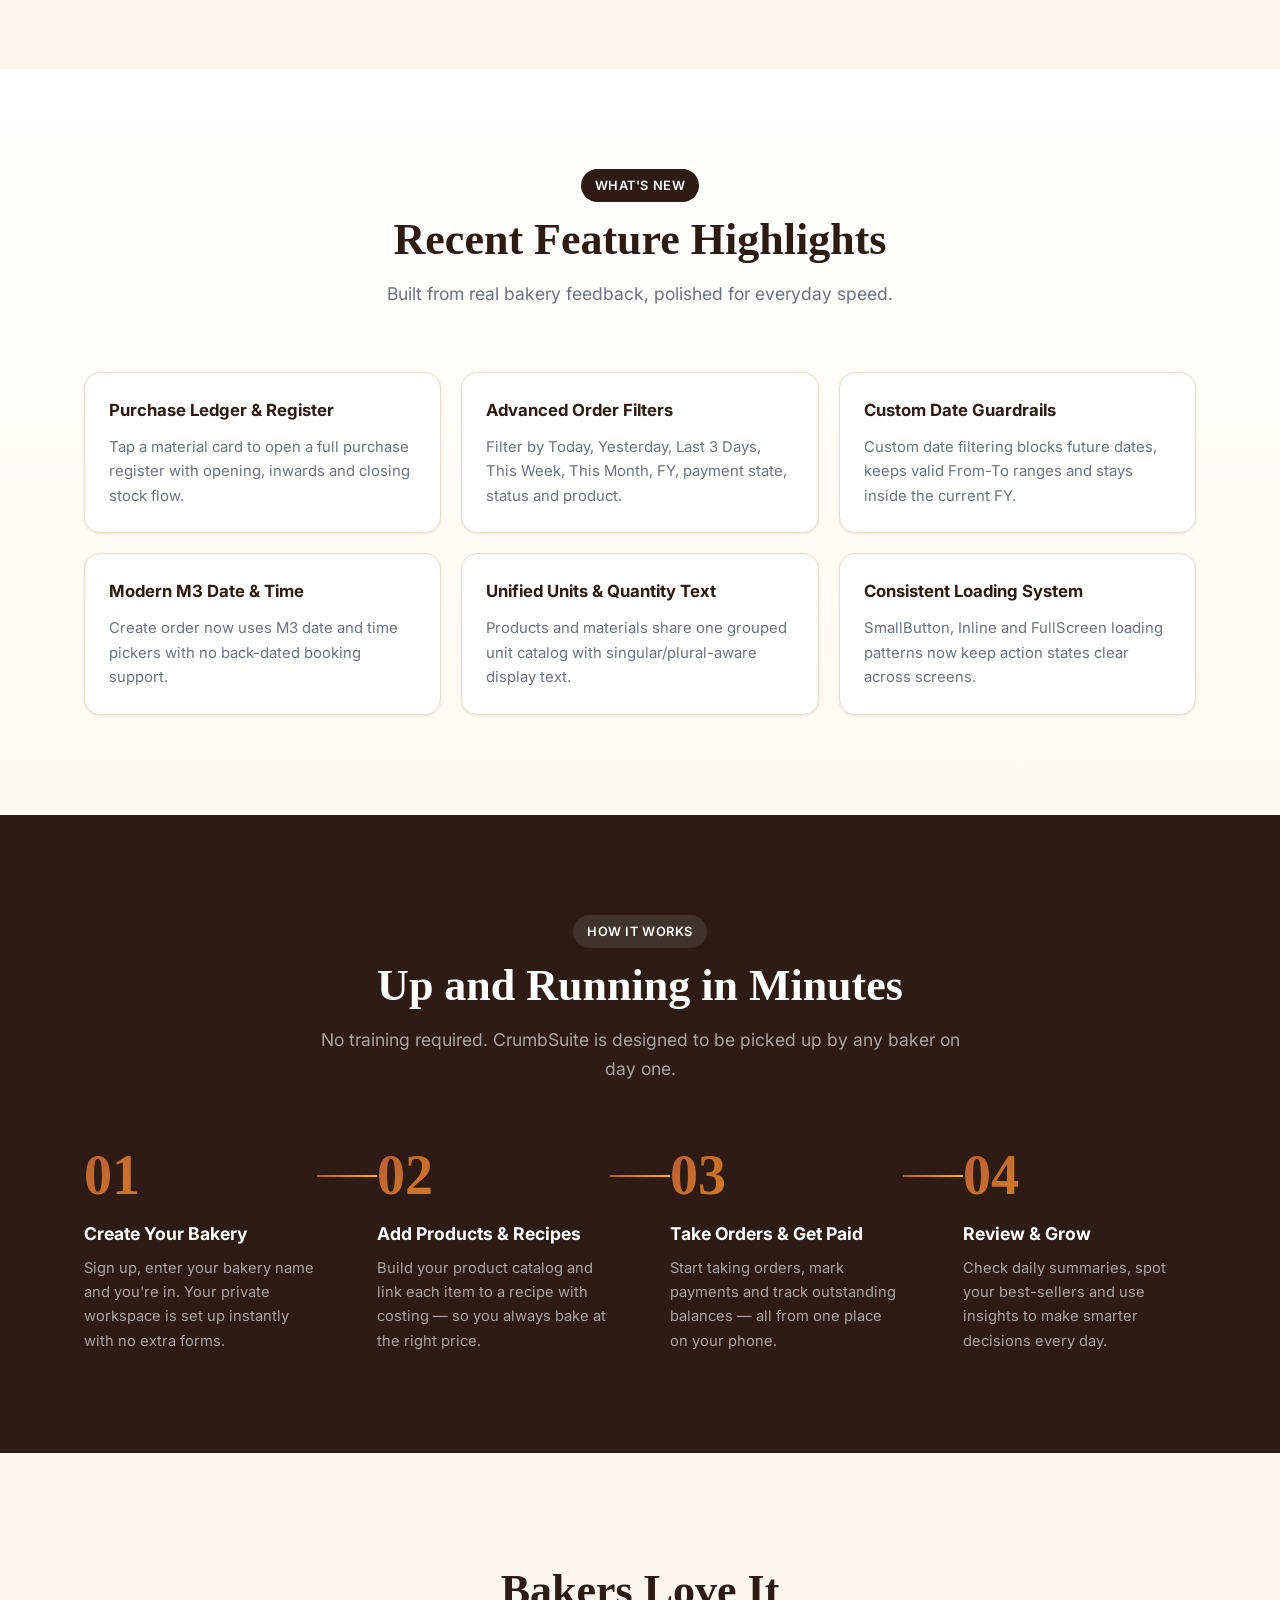
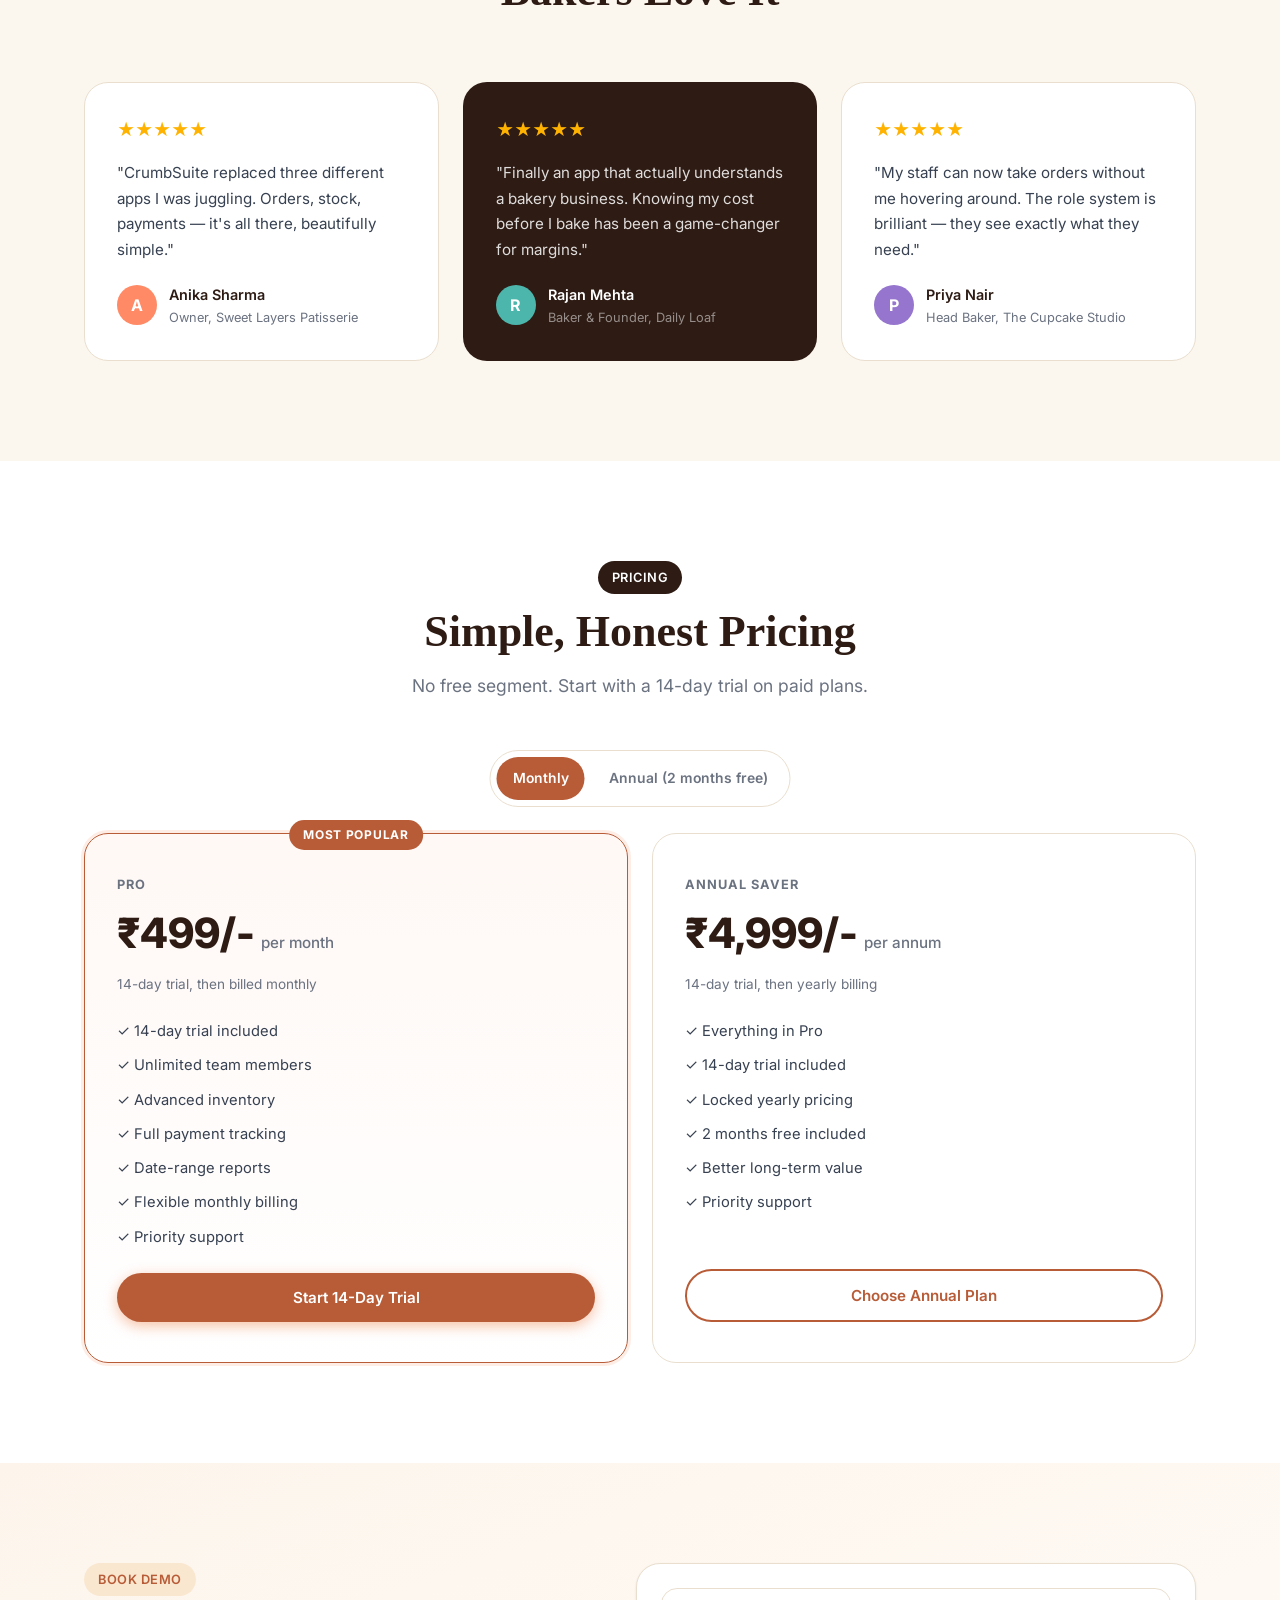
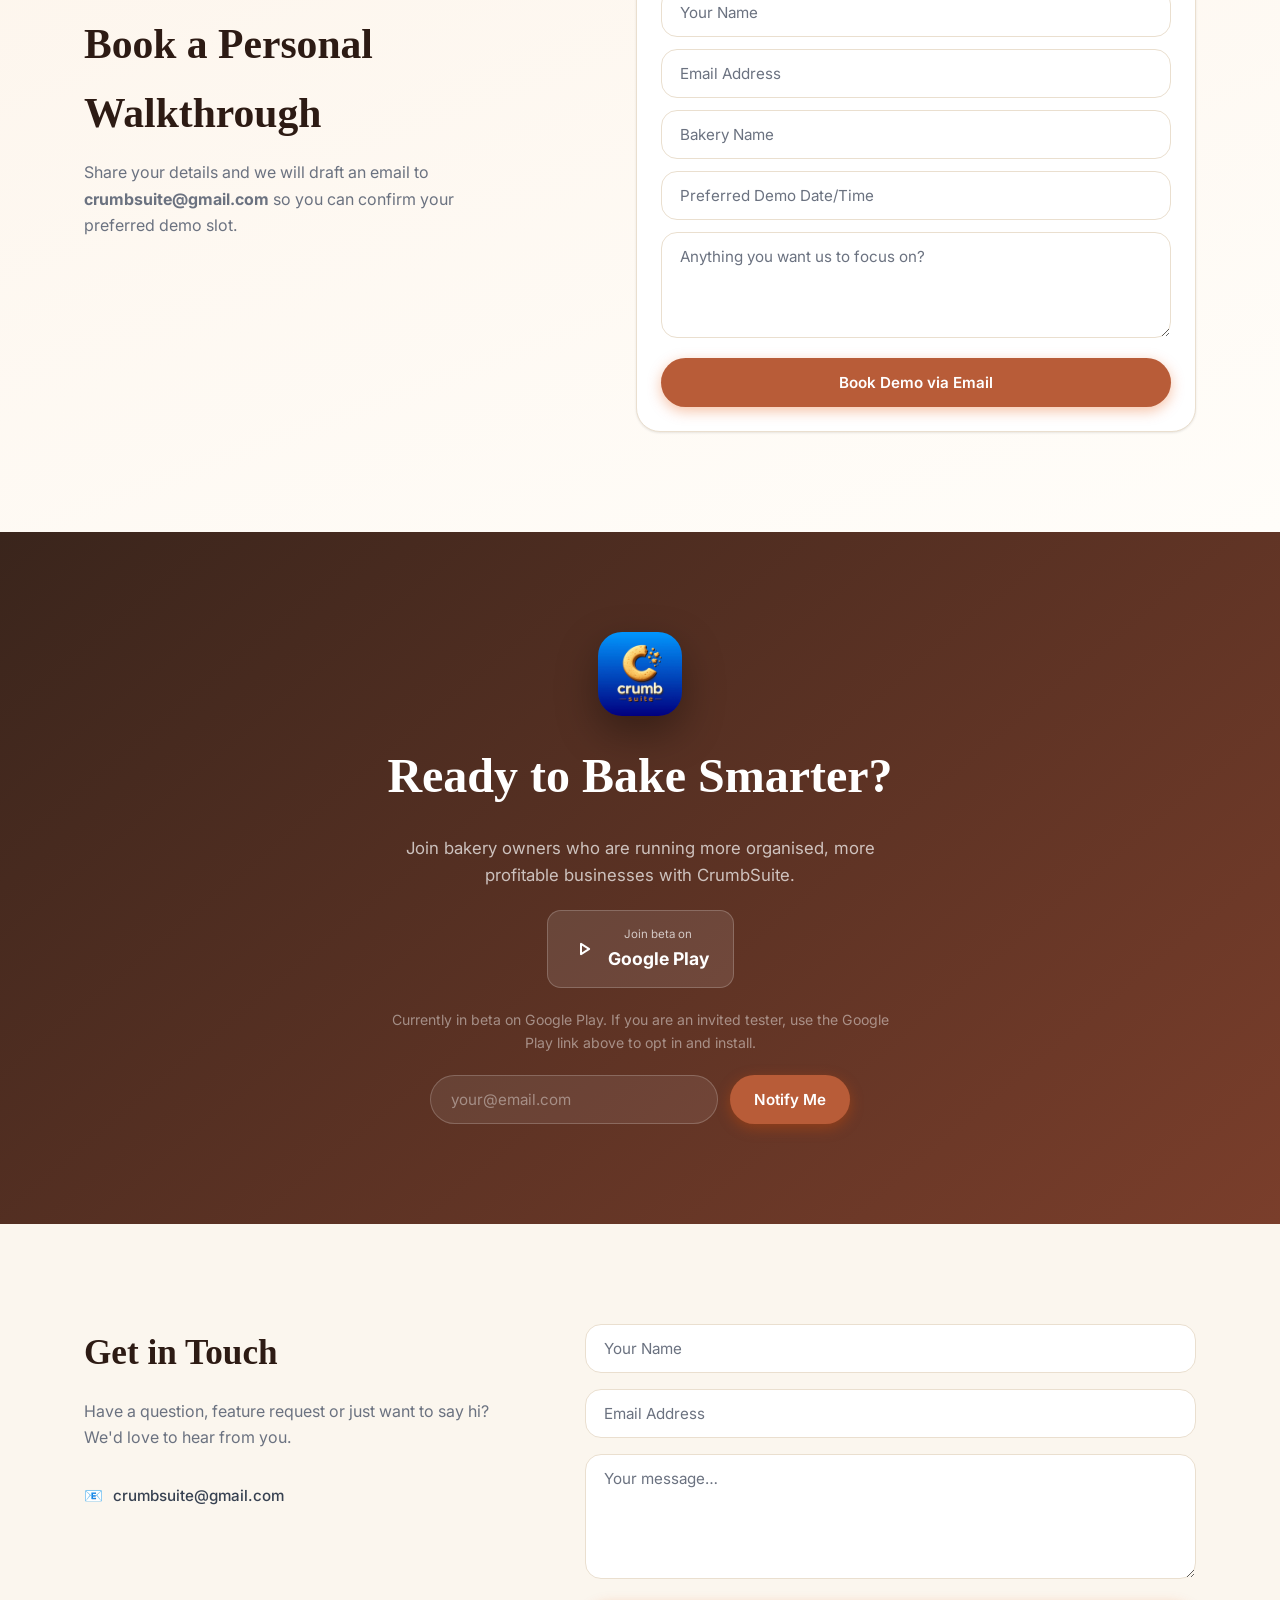
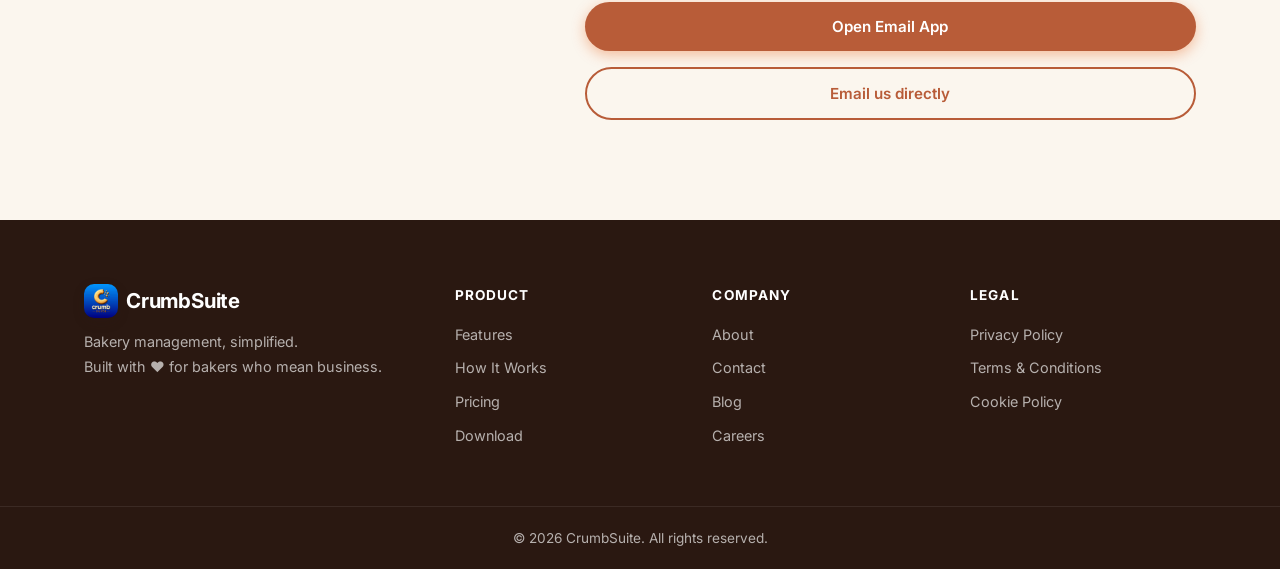
==== commit 00f398b5: "Update index.html" ====
--- a/index.html
+++ b/index.html
@@ -595,17 +595,18 @@
           </a>
         </div>
       </div>
-      <form class="contact-form" id="contactForm">
-        <div class="form-group">
-          <input type="text" placeholder="Your Name" required class="form-input" />
-        </div>
-        <div class="form-group">
-          <input type="email" placeholder="Email Address" required class="form-input" />
-        </div>
-        <div class="form-group">
-          <textarea placeholder="Your message…" rows="5" required class="form-input"></textarea>
-        </div>
-        <button type="submit" class="btn btn--primary btn--block">Send Message</button>
+      <form class="contact-form" id="contactForm" action="mailto:crumbsuite@gmail.com" method="post" enctype="text/plain">
+        <div class="form-group">
+          <input type="text" name="name" placeholder="Your Name" required class="form-input" id="contactName" aria-label="Your name" />
+        </div>
+        <div class="form-group">
+          <input type="email" name="email" placeholder="Email Address" required class="form-input" id="contactEmail" aria-label="Email address" />
+        </div>
+        <div class="form-group">
+          <textarea name="message" placeholder="Your message…" rows="5" required class="form-input" id="contactMessage" aria-label="Your message"></textarea>
+        </div>
+        <button type="submit" class="btn btn--primary btn--block">Open Email App</button>
+        <a href="mailto:crumbsuite@gmail.com?subject=CrumbSuite%20Website%20Enquiry" class="btn btn--outline btn--block">Email us directly</a>
       </form>
     </div>
   </section>
@@ -652,6 +653,6 @@
     </div>
   </footer>
 
-  <script src="script.js"></script>
+  <script src="script.js?v=20260519-contact"></script>
 </body>
 </html>
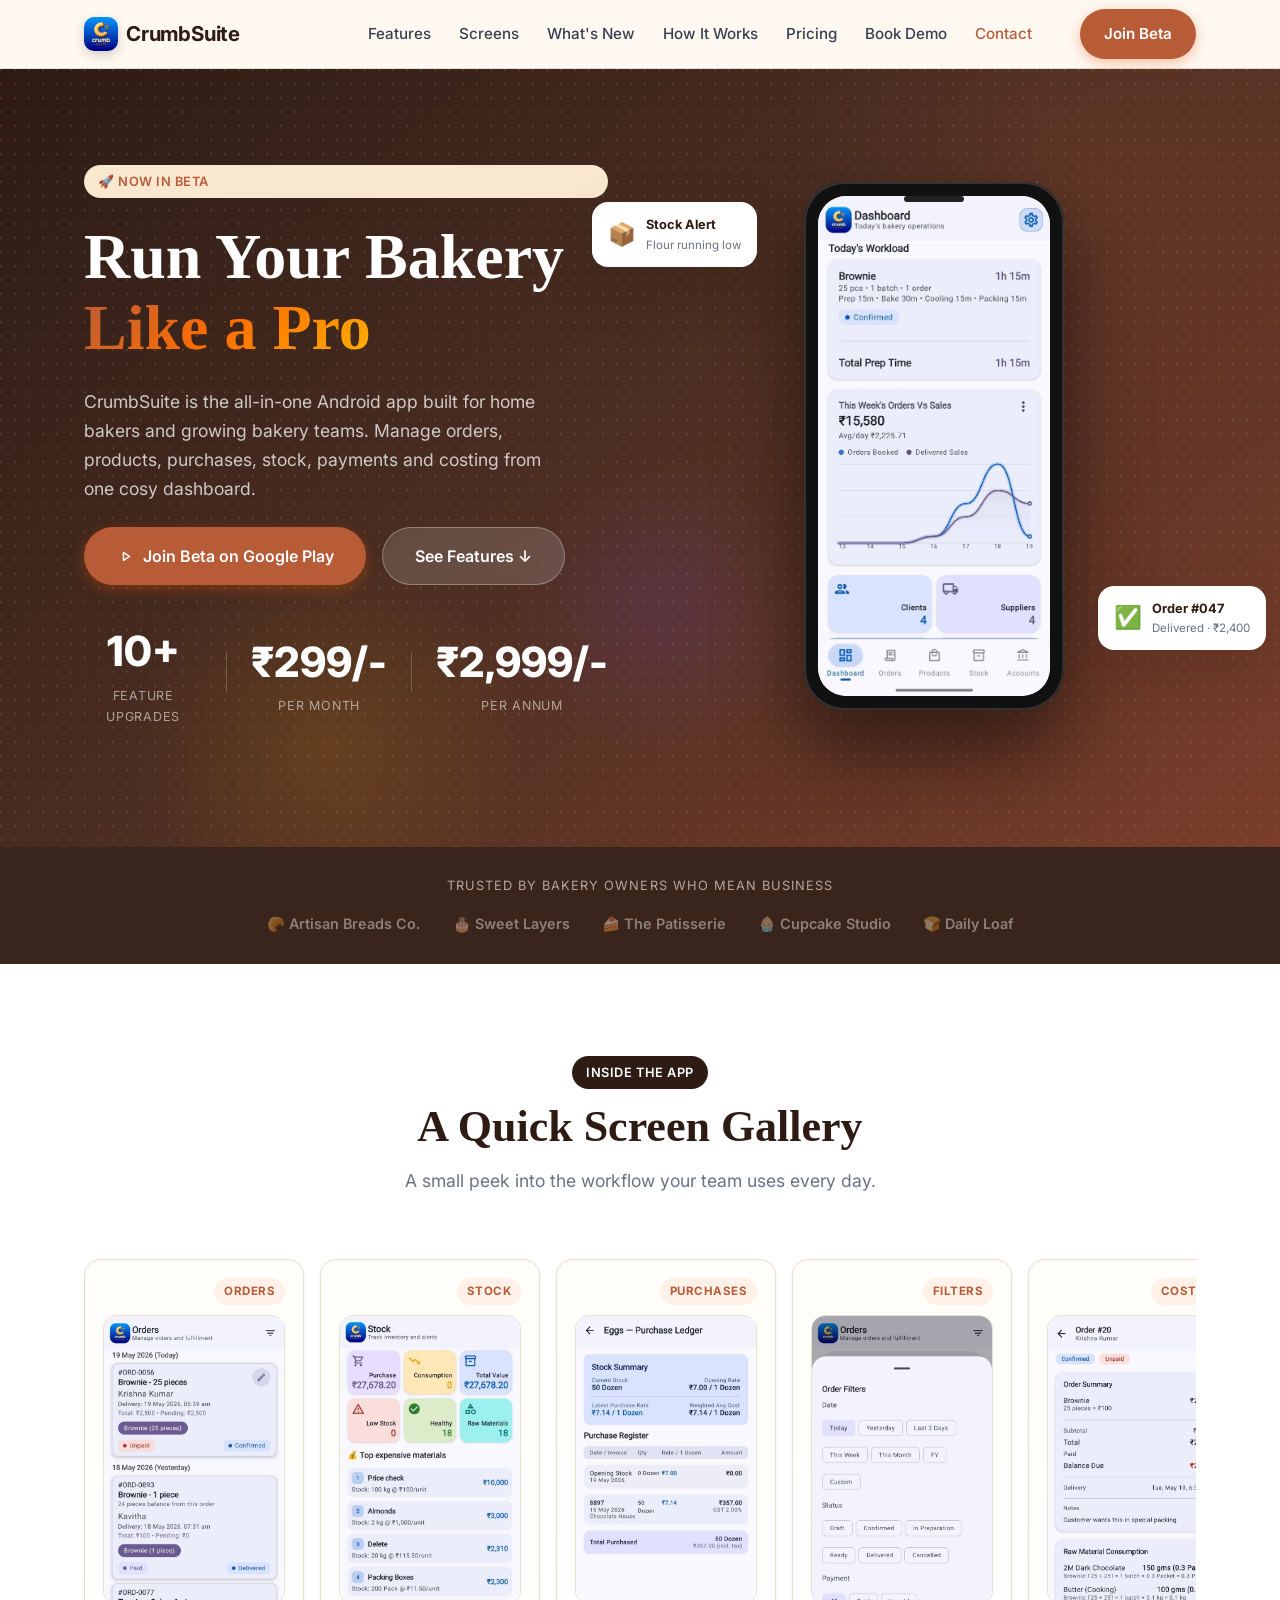
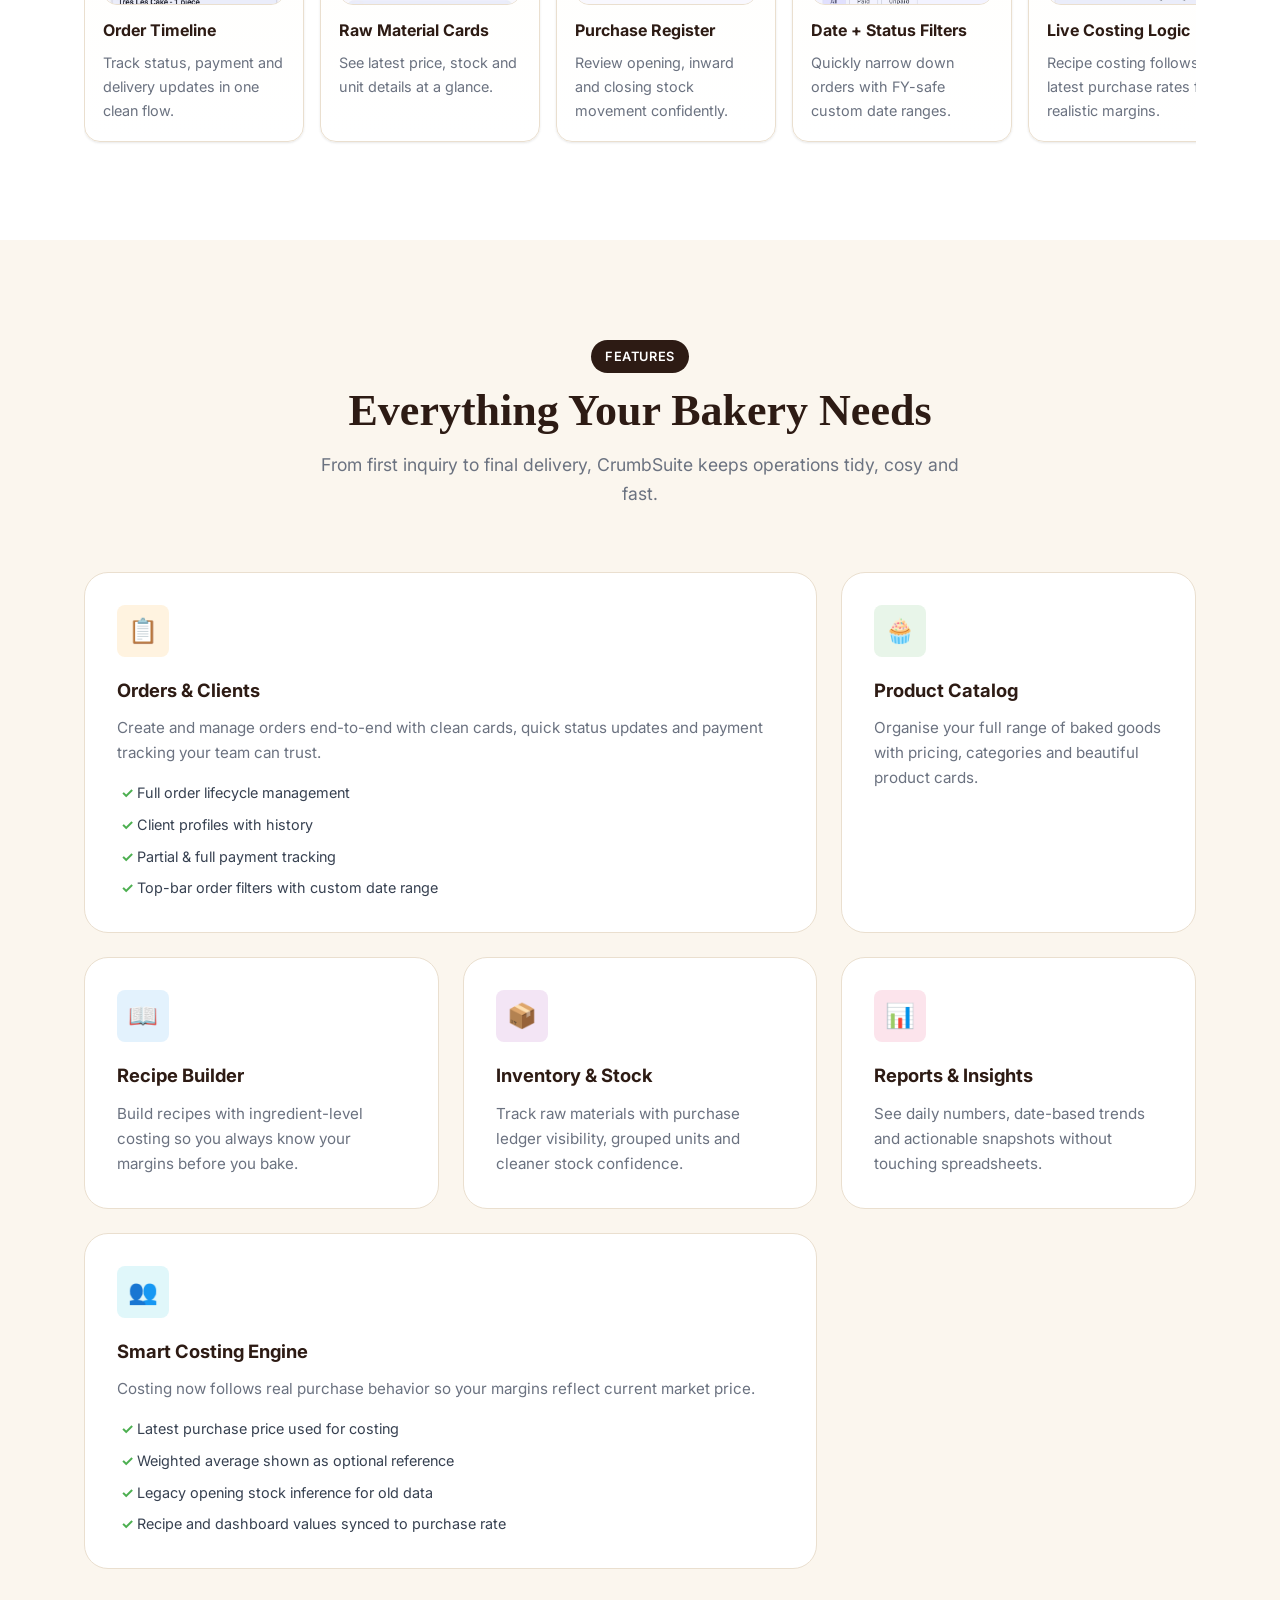
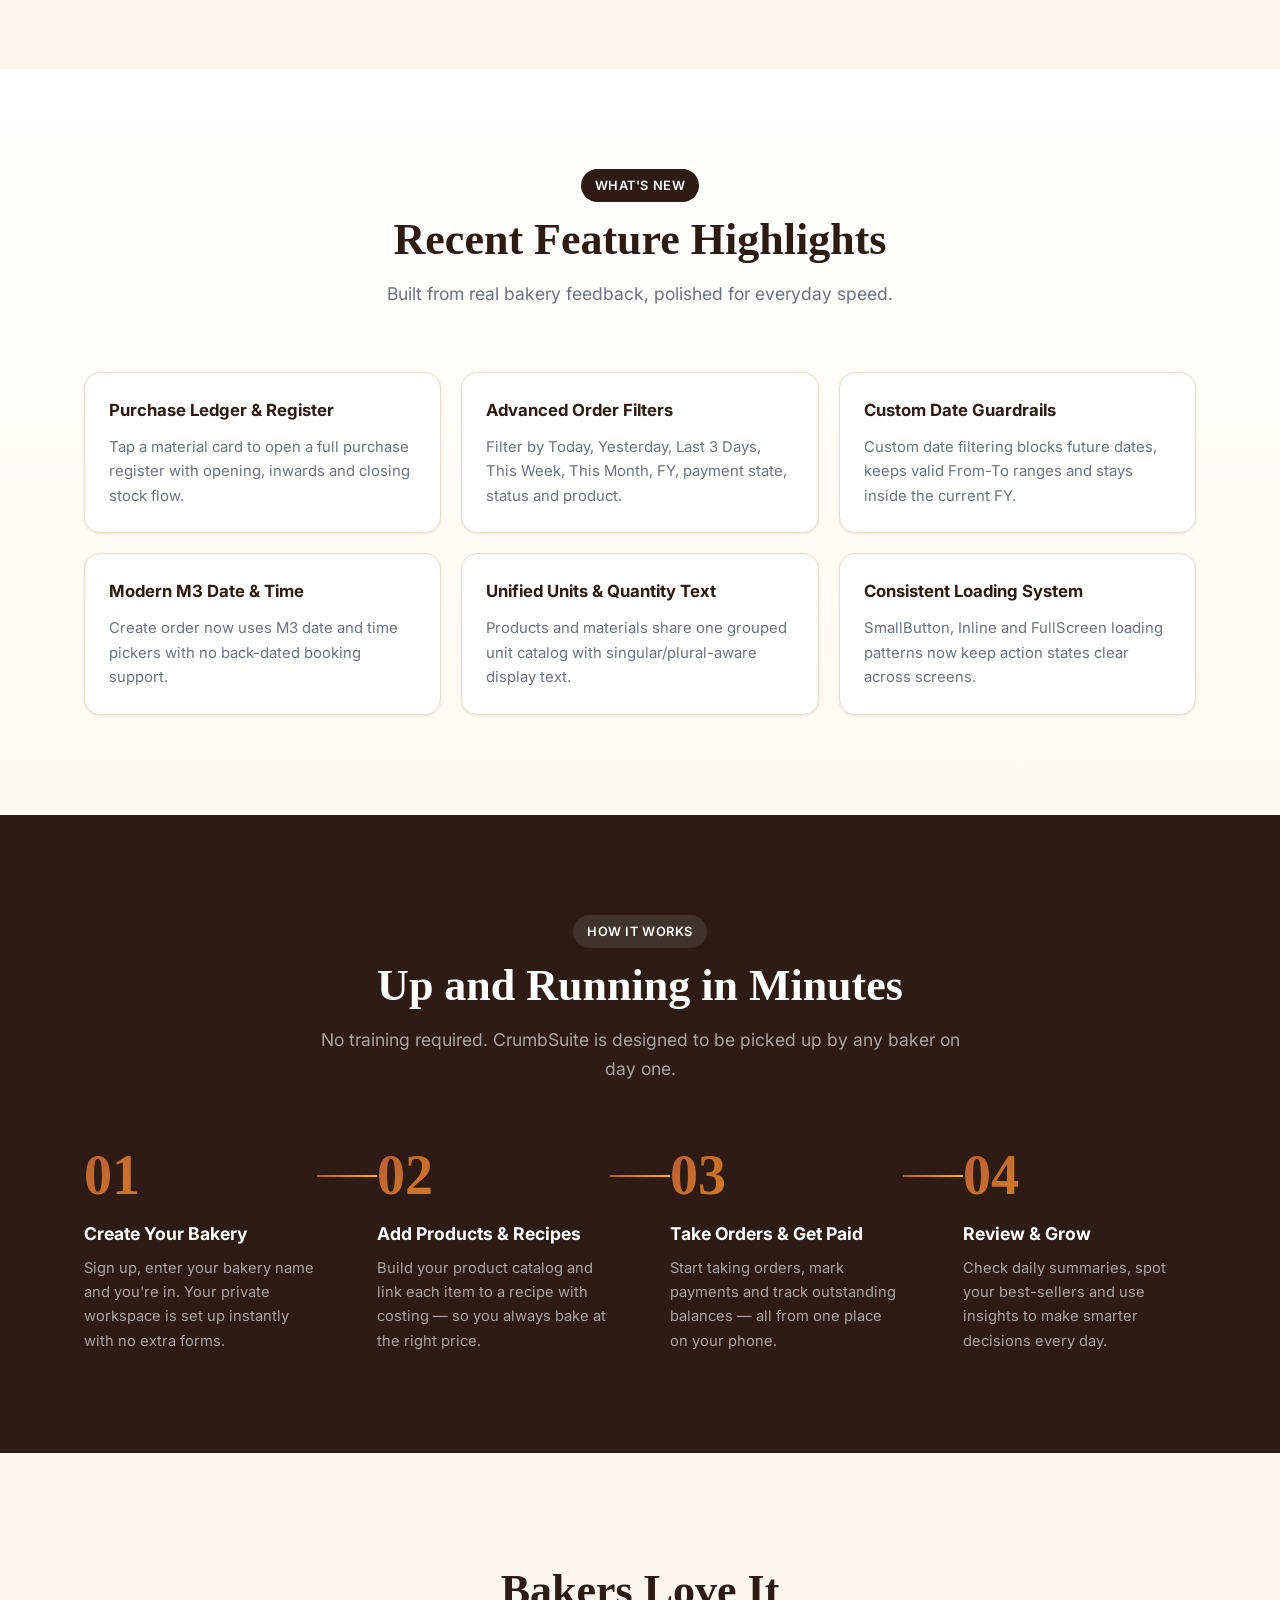
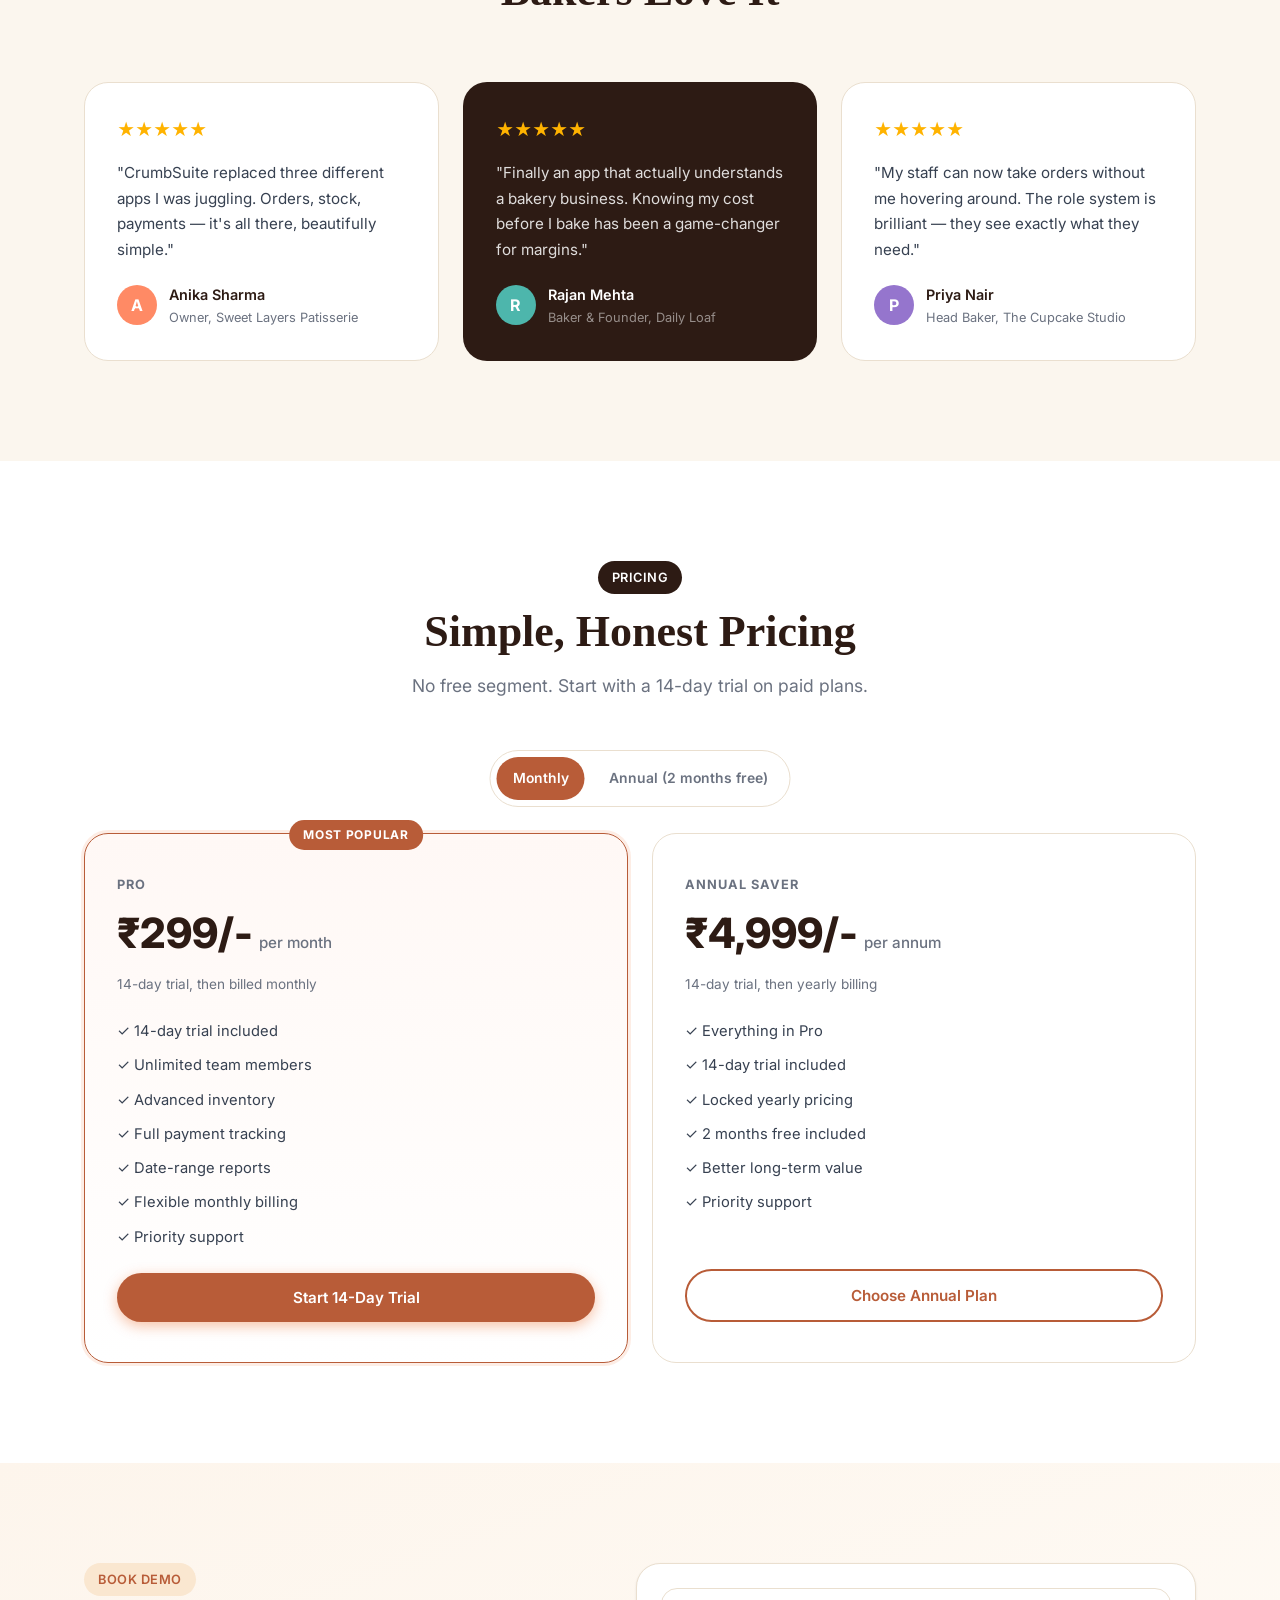
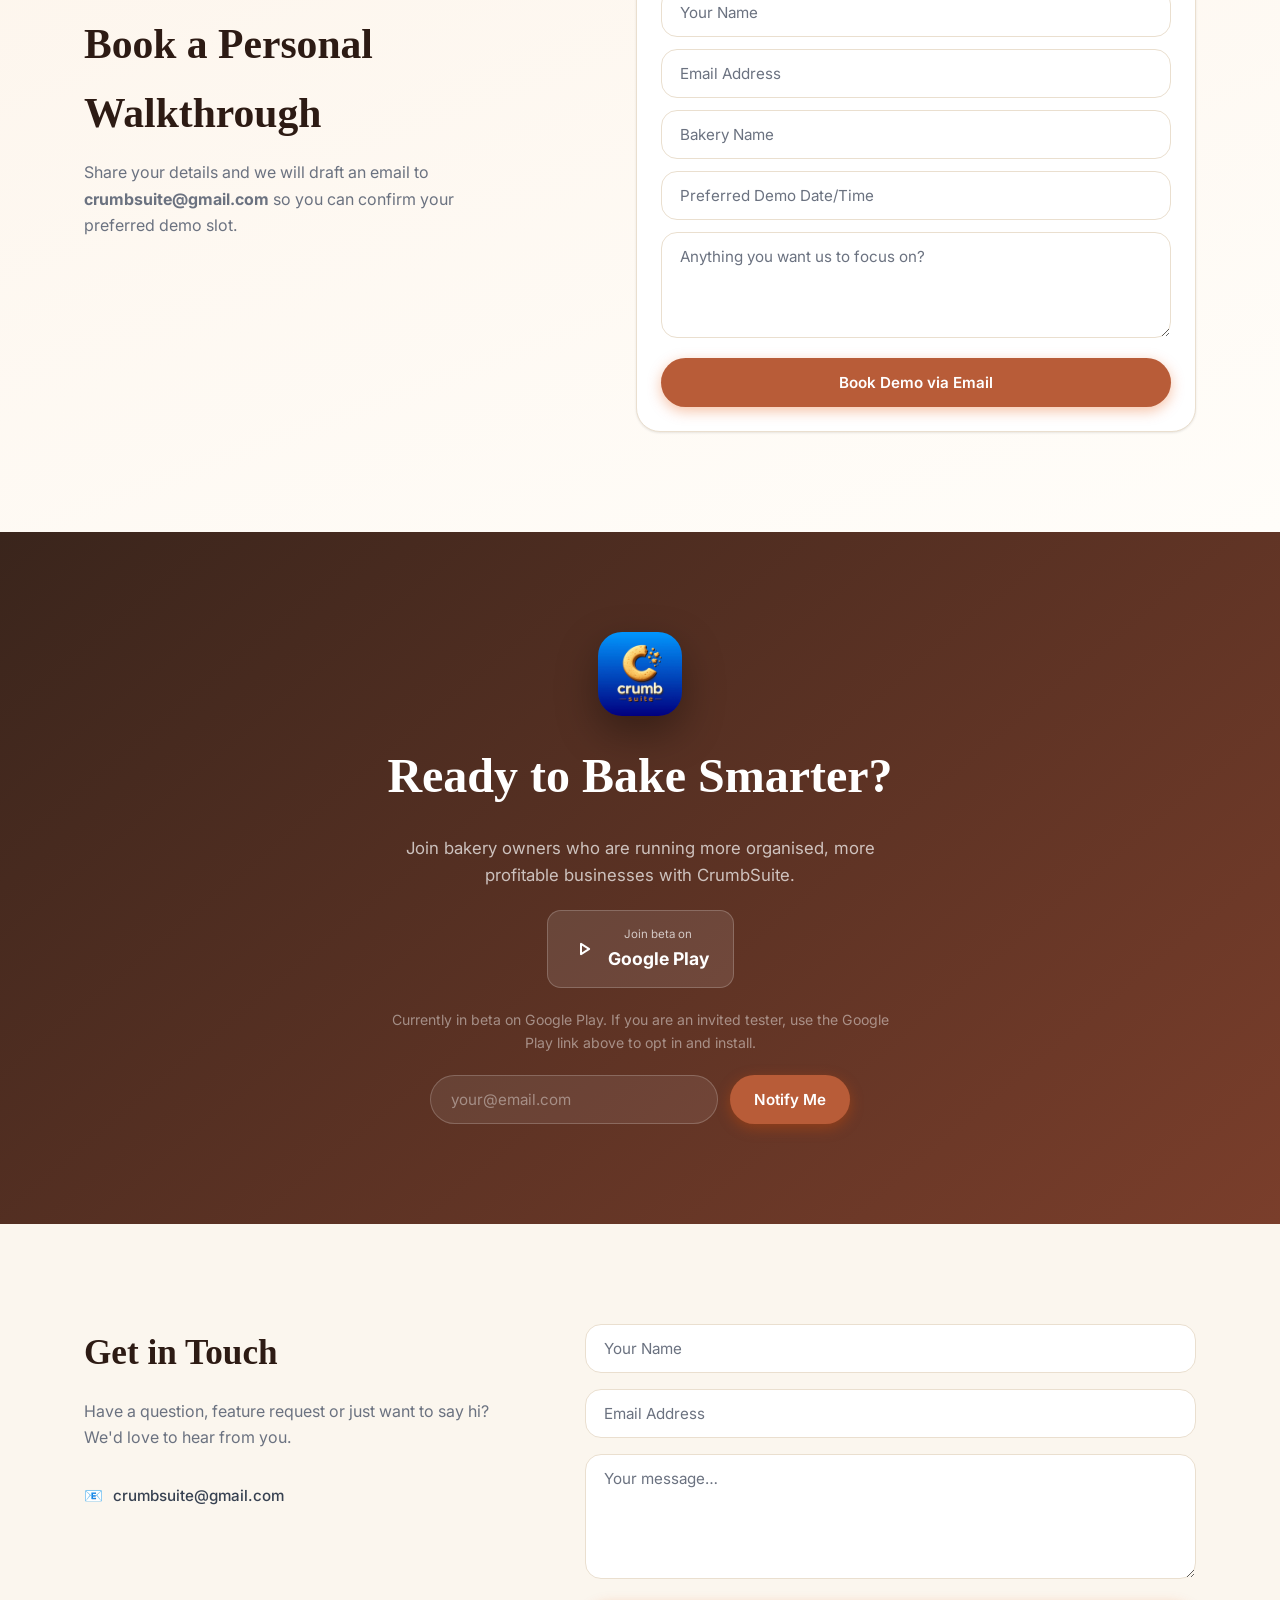
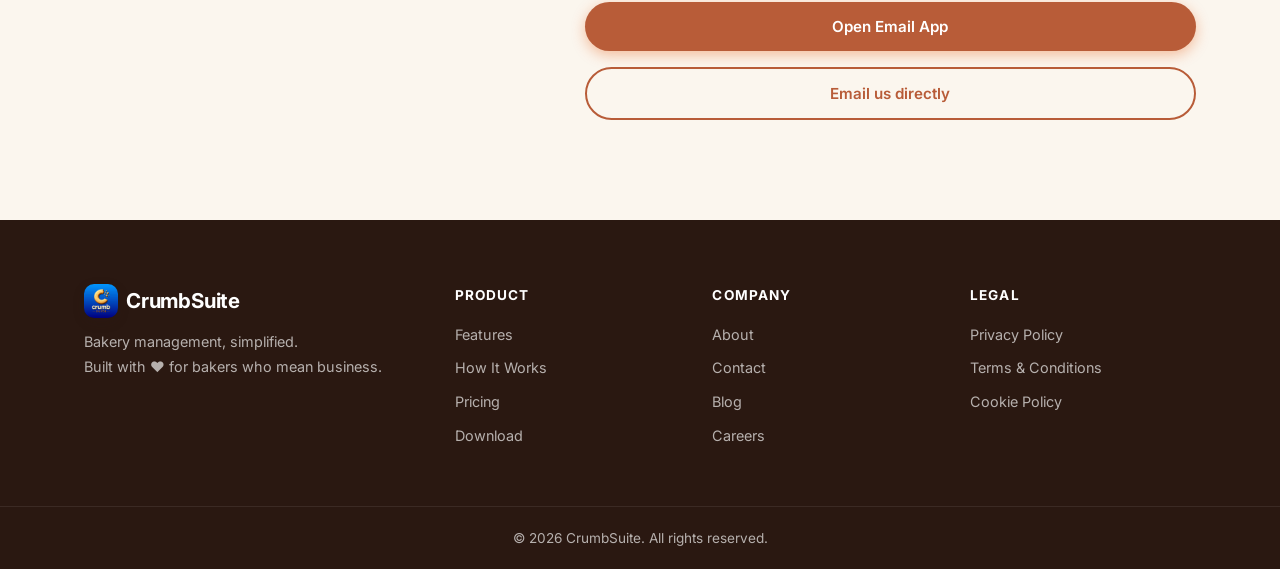
==== commit bdbac535: "Update index.html" ====
--- a/index.html
+++ b/index.html
@@ -88,9 +88,9 @@
         <div class="hero__stats">
           <div class="stat"><span class="stat__num">10+</span><span class="stat__label">Feature Upgrades</span></div>
           <div class="stat__divider"></div>
-          <div class="stat"><span class="stat__num">₹499/-</span><span class="stat__label">Per Month</span></div>
+          <div class="stat"><span class="stat__num">₹299/-</span><span class="stat__label">Per Month</span></div>
           <div class="stat__divider"></div>
-          <div class="stat"><span class="stat__num">₹4,999/-</span><span class="stat__label">Per Annum</span></div>
+          <div class="stat"><span class="stat__num">₹2,999/-</span><span class="stat__label">Per Annum</span></div>
         </div>
       </div>
       <div class="hero__mockup">
@@ -488,7 +488,7 @@
         <div class="plan plan--pro">
           <div class="plan__badge">Most Popular</div>
           <div class="plan__name">Pro</div>
-          <div class="plan__price"><span id="proPrice" data-monthly="₹499/-" data-annual="₹4,999/-">₹499/-</span><span id="proCycle" class="plan__cycle"> per month</span></div>
+          <div class="plan__price"><span id="proPrice" data-monthly="₹299/-" data-annual="₹2,999/-">₹299/-</span><span id="proCycle" class="plan__cycle"> per month</span></div>
           <div class="plan__period" id="proPeriod">14-day trial, then billed monthly</div>
           <ul class="plan__features">
             <li>✓ 14-day trial included</li>
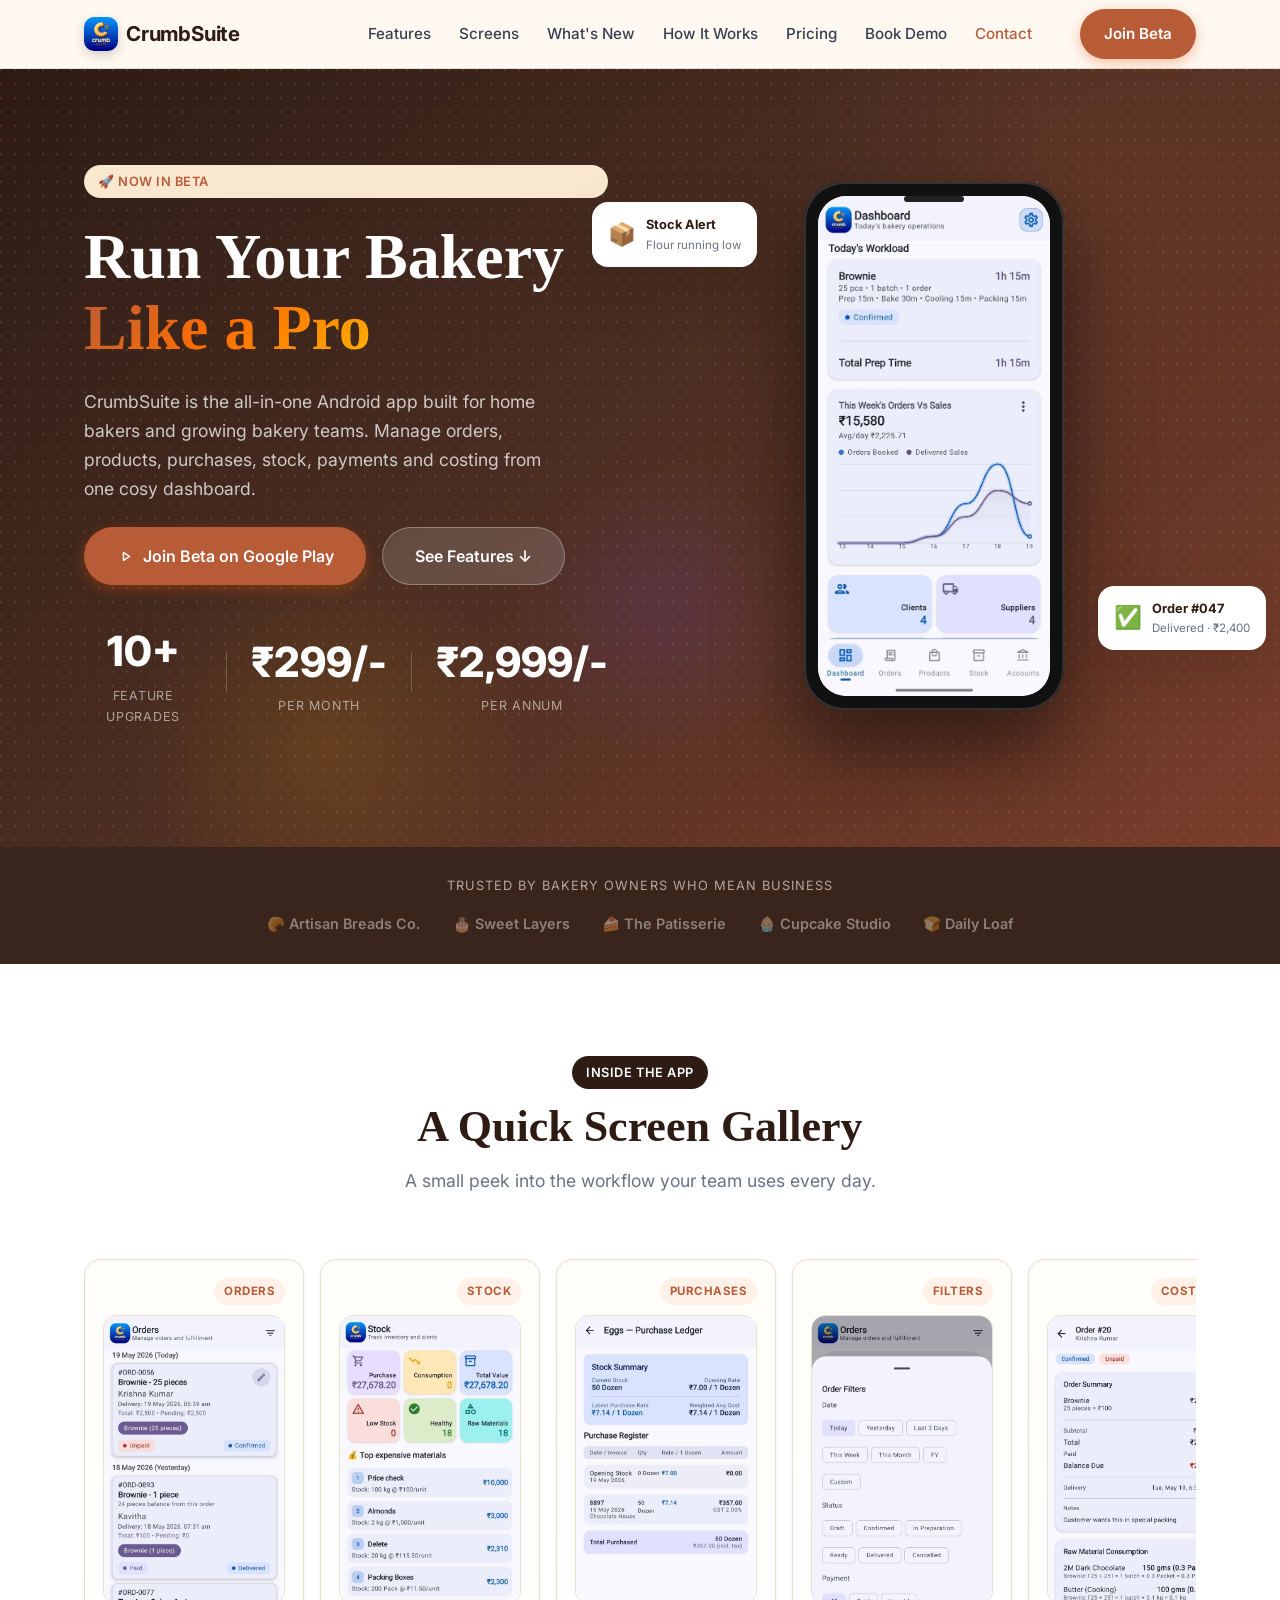
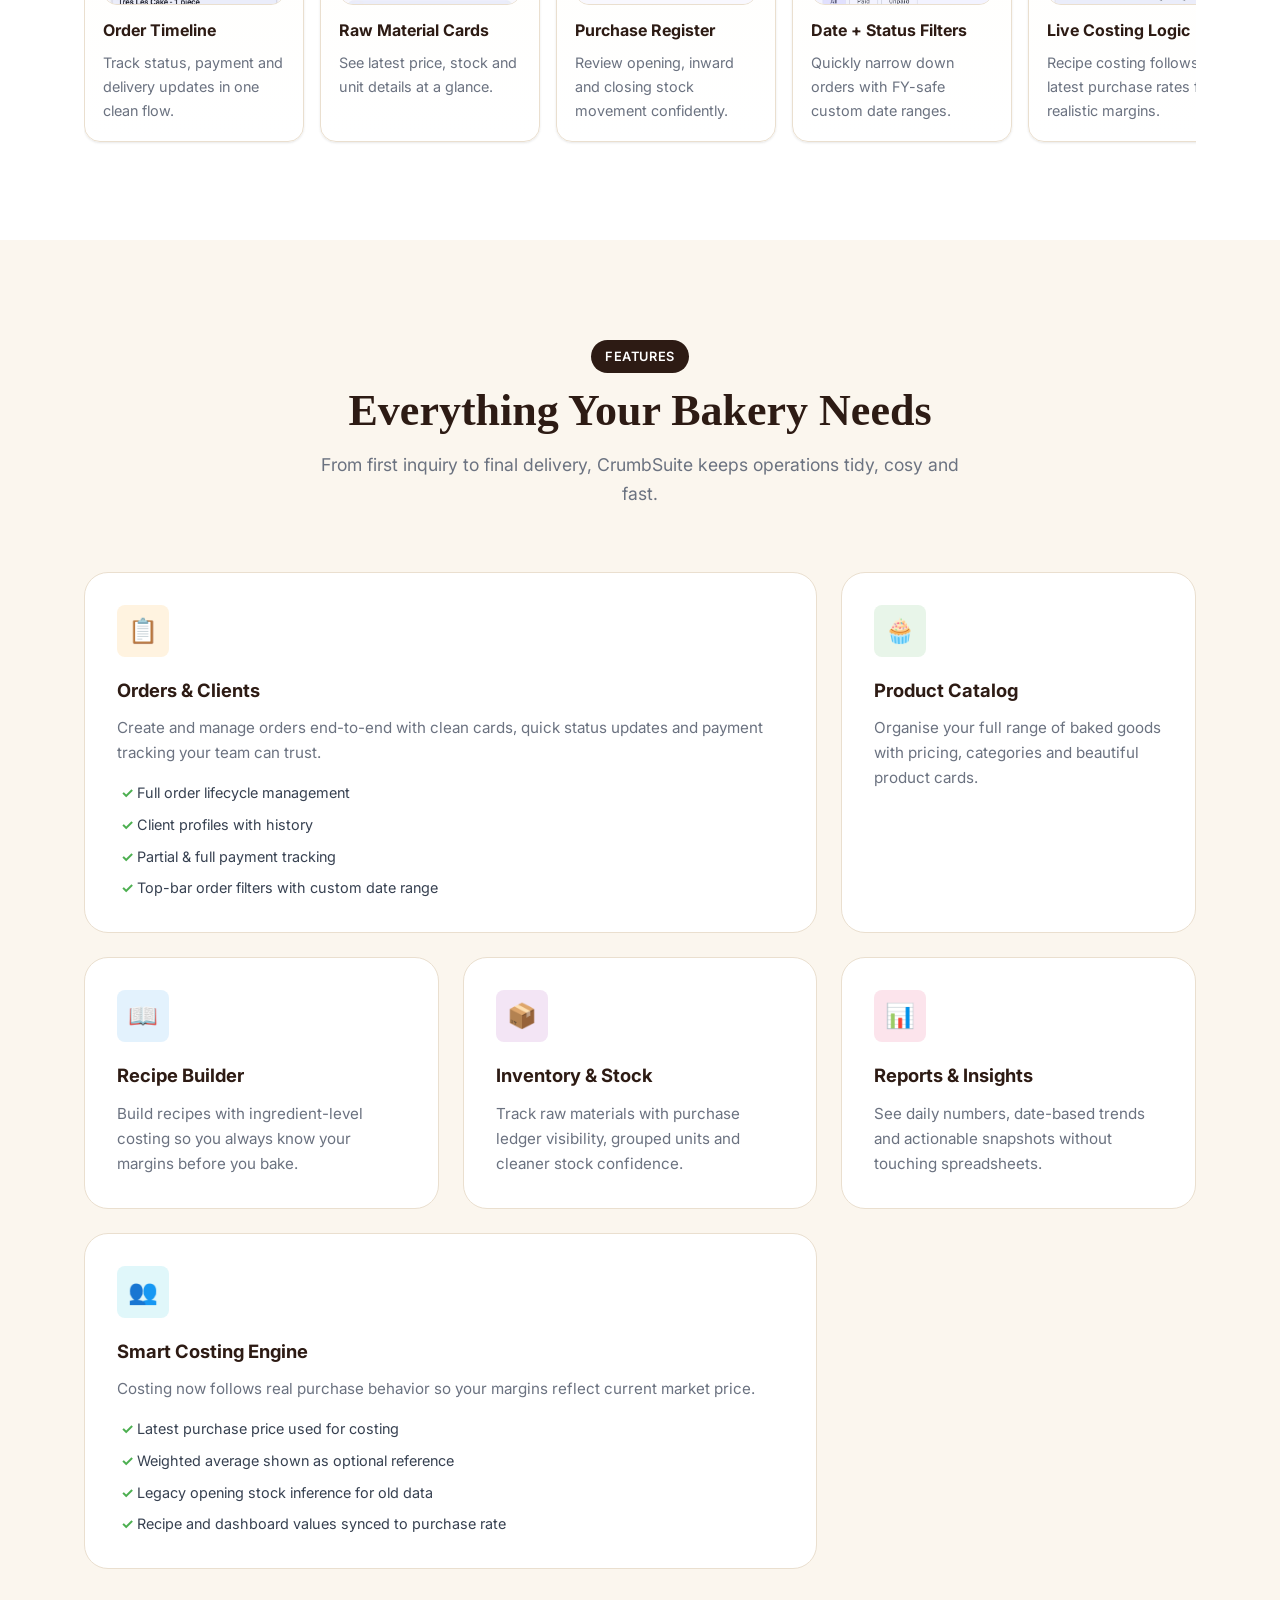
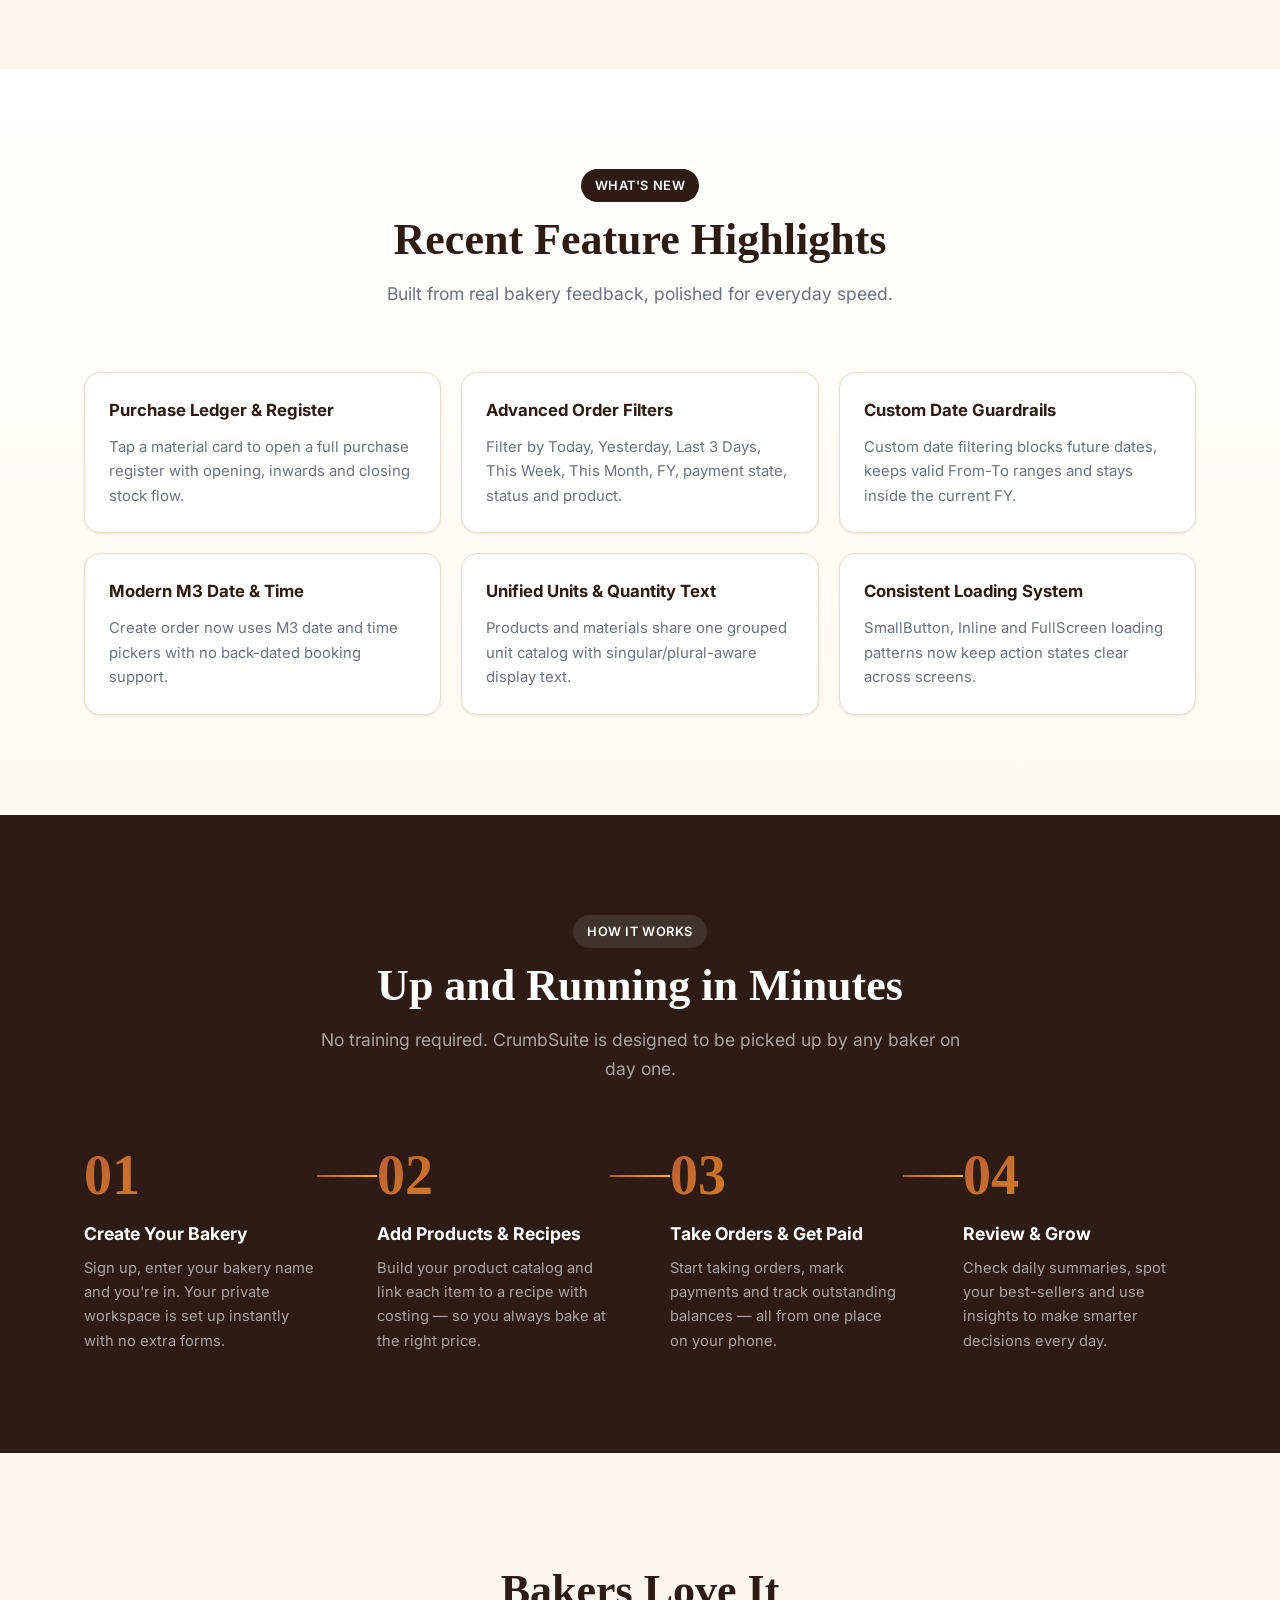
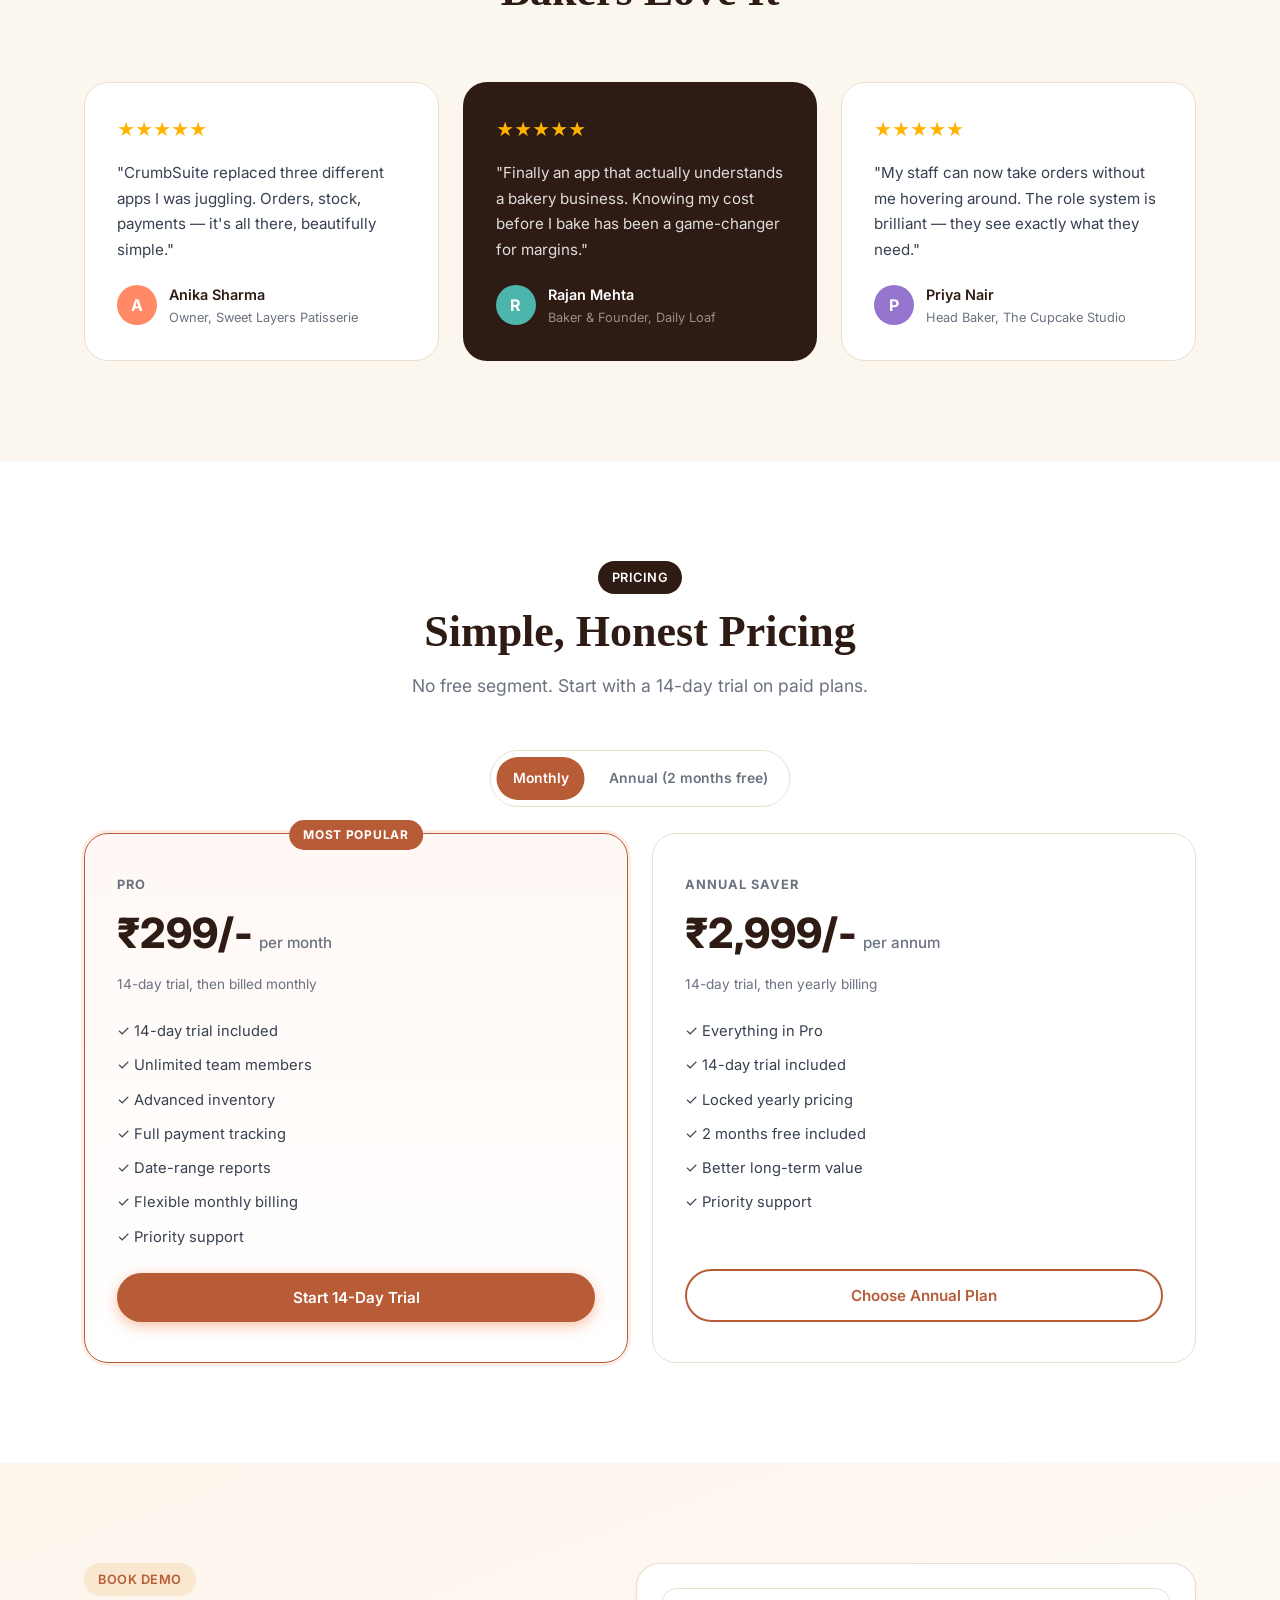
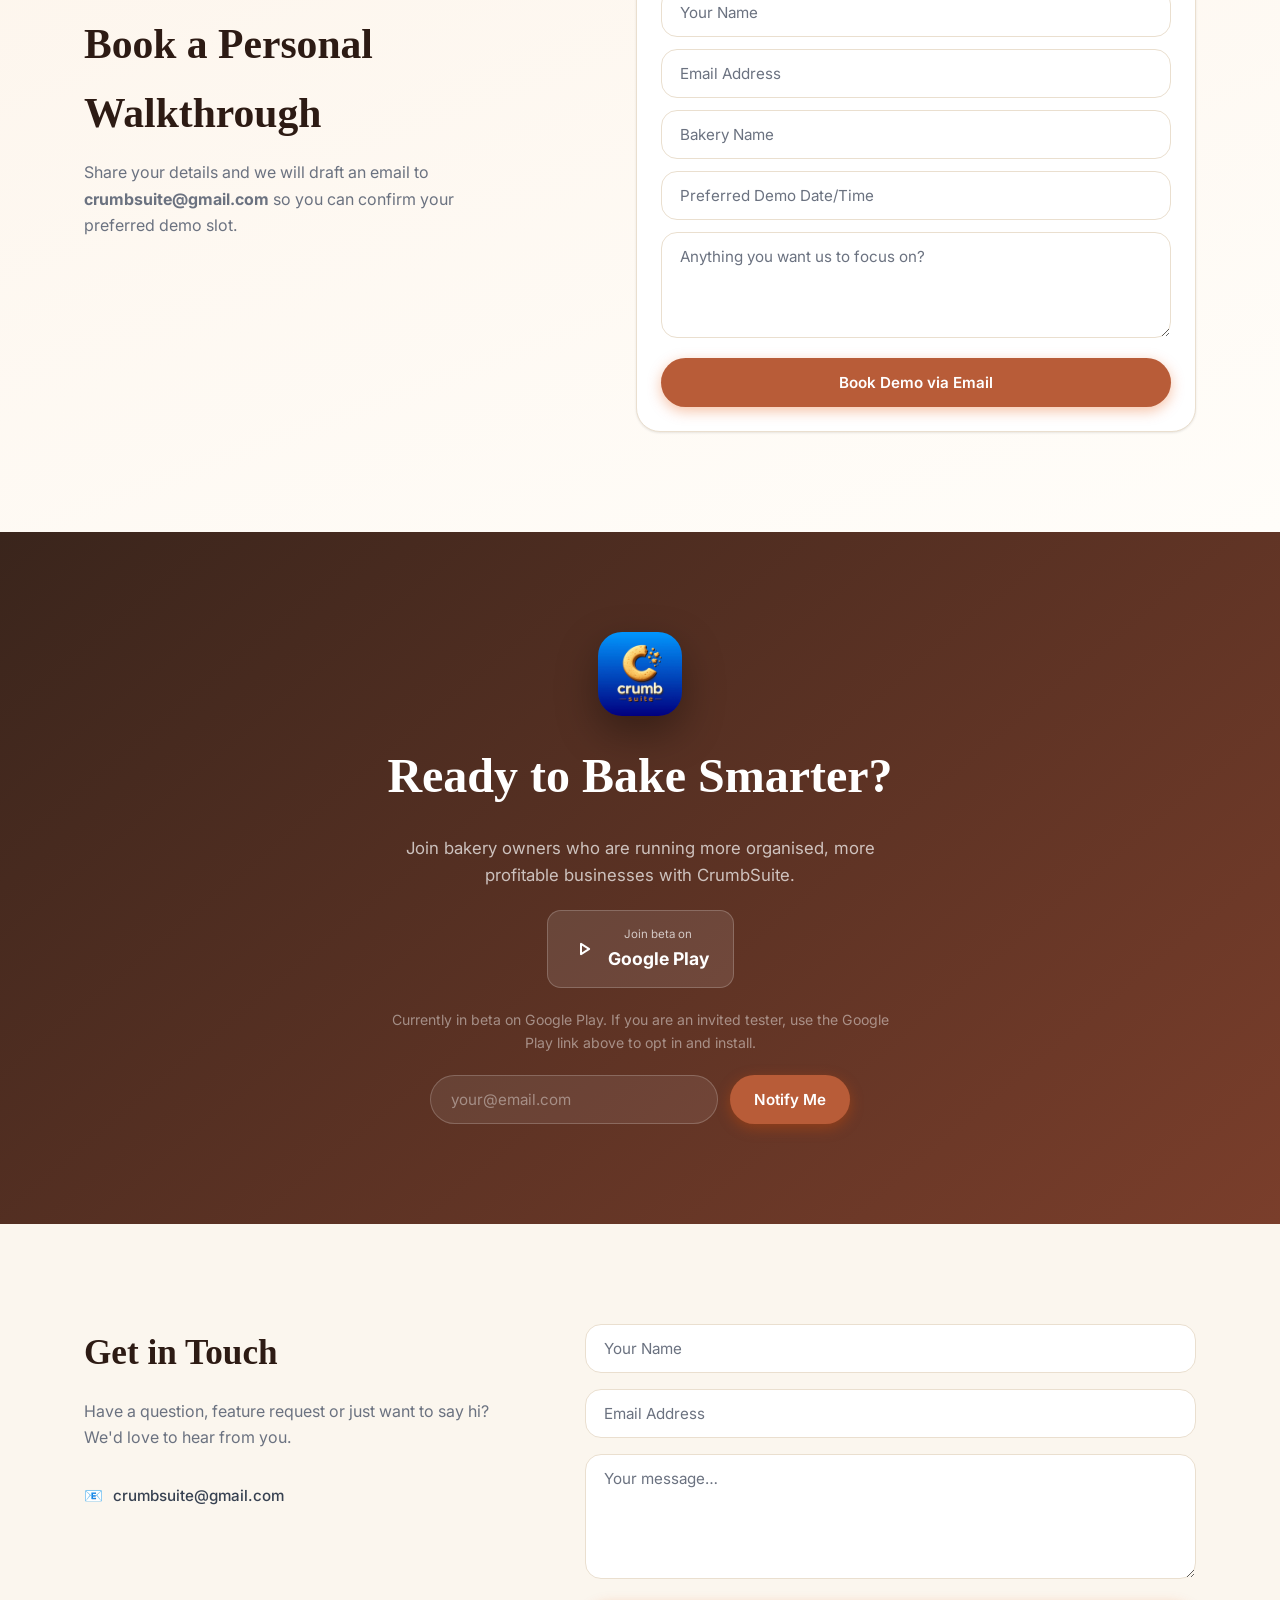
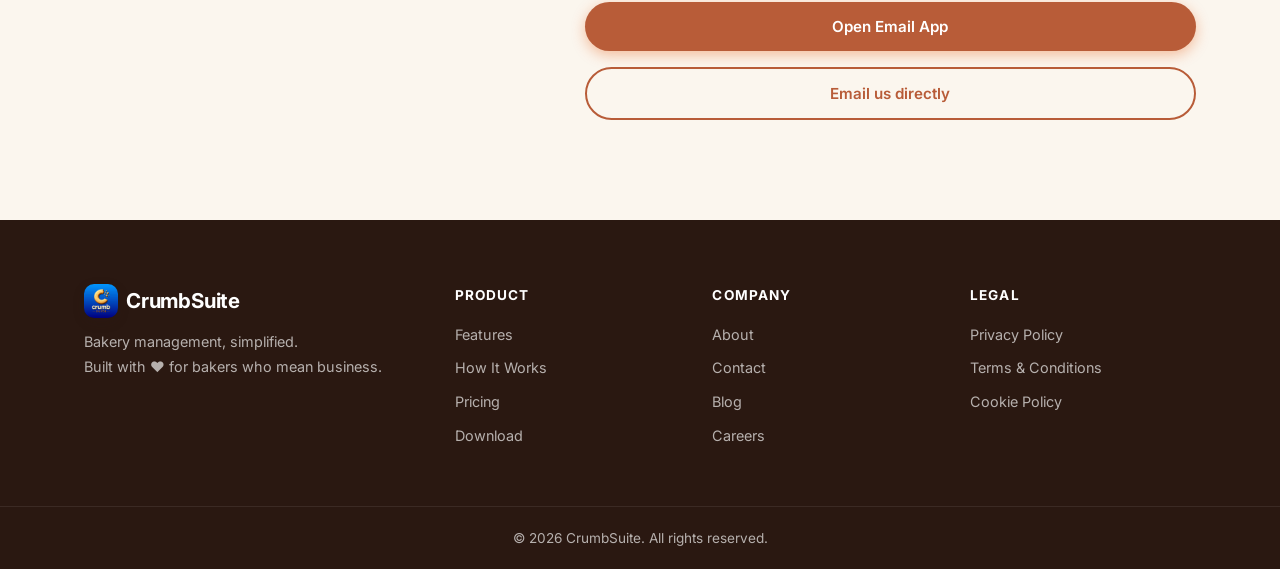
==== commit 33869119: "Update index.html" ====
--- a/index.html
+++ b/index.html
@@ -503,7 +503,7 @@
         </div>
         <div class="plan">
           <div class="plan__name">Annual Saver</div>
-          <div class="plan__price"><span>₹4,999/-</span><span class="plan__cycle"> per annum</span></div>
+          <div class="plan__price"><span>₹2,999/-</span><span class="plan__cycle"> per annum</span></div>
           <div class="plan__period">14-day trial, then yearly billing</div>
           <ul class="plan__features">
             <li>✓ Everything in Pro</li>
